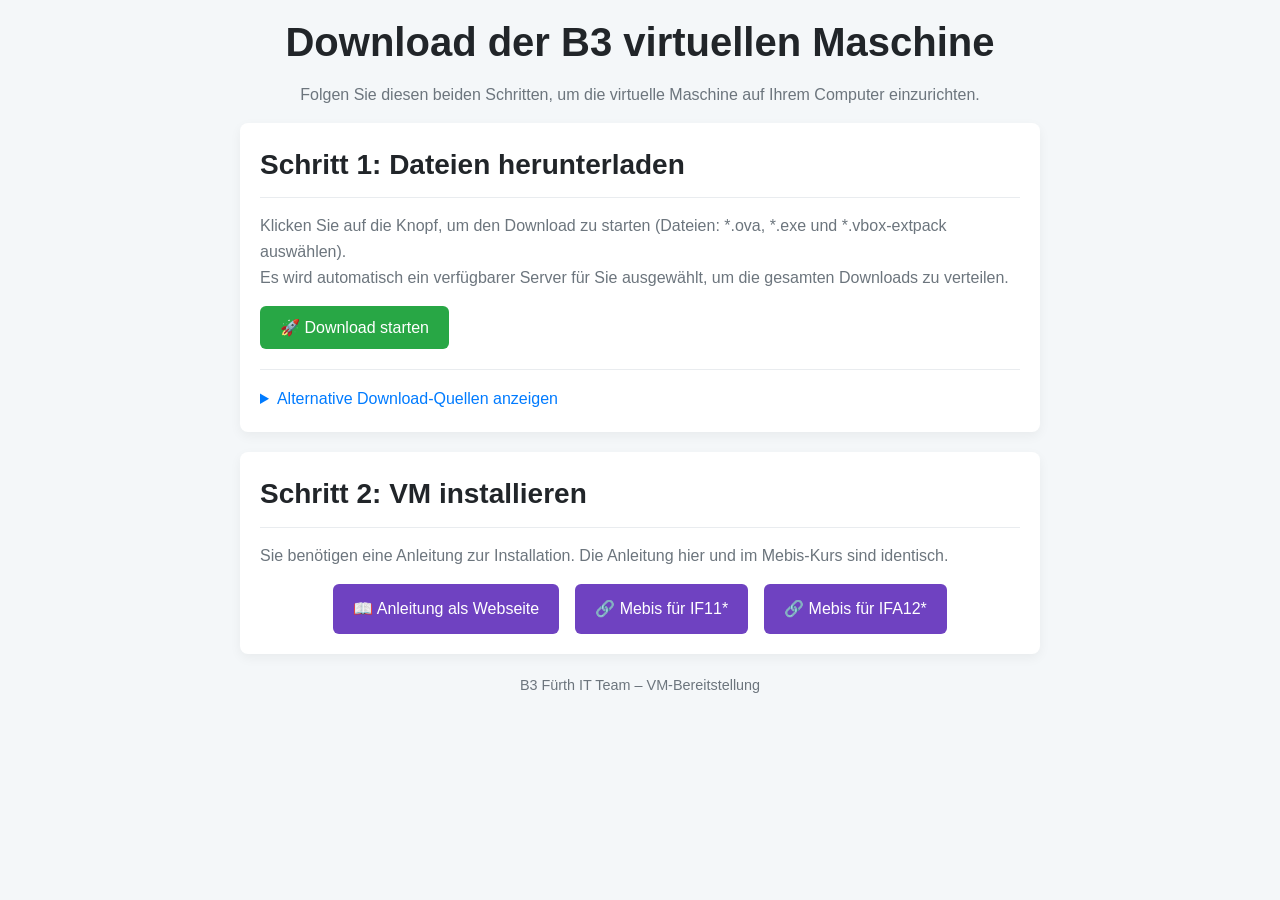
==== index.html @ f5382908 "[Fix] consistent use of more formal tone." ====
<!doctype html>
<html lang="de">
<head>
  <meta charset="utf-8" />
  <meta name="viewport" content="width=device-width,initial-scale=1" />
  <title>Download & Installation der B3 virtuellen Maschine</title>
  <style>
    :root {
      --bg: #f4f7f9;
      --card-bg: #ffffff;
      --primary: #007bff;
      --primary-hover: #0069d9;
      --secondary: #28a745;
      --secondary-hover: #218838;
      --guide: #6f42c1;
      --guide-hover: #5a32a3;
      --text-primary: #212529;
      --text-muted: #6c757d;
      --border-color: #e9ecef;
      font-family: -apple-system, BlinkMacSystemFont, "Segoe UI", Roboto, "Helvetica Neue", Arial, sans-serif;
    }
    body {
      margin: 0;
      background-color: var(--bg);
      color: var(--text-primary);
      line-height: 1.6;
    }
    .wrap {
      max-width: 800px;
      margin: 10px auto;
      padding: 0 10px;
    }
    header {
      text-align: center;
      margin-bottom: 15px;
    }
    h1 {
      margin: 0 0 8px 0;
      font-size: 2.5rem;
      font-weight: 600;
    }
    h2 {
      font-size: 1.75rem;
      margin-top: 0;
      border-bottom: 1px solid var(--border-color);
      padding-bottom: 10px;
      margin-bottom: 15px;
    }
    header p {
      font-size: 1rem;
      color: var(--text-muted);
      max-width: 700px;
      margin: 0 auto;
    }
    .card {
      background-color: var(--card-bg);
      padding: 20px;
      border-radius: 8px;
      box-shadow: 0 4px 12px rgba(0, 0, 0, 0.05);
      margin-bottom: 20px;
    }
    .card p {
      color: var(--text-muted);
      margin-top: 0;
    }
    .btn, button.btn {
      display: inline-block;
      color: white;
      text-decoration: none;
      padding: 12px 20px;
      border-radius: 6px;
      transition: background-color 0.2s ease-in-out, transform 0.1s ease;
      font-weight: 500;
      font-size: 1rem;
      border: none;
      cursor: pointer;
      font-family: inherit;
    }
    .btn:hover, button.btn:hover {
      transform: translateY(-2px);
    }
    .btn-download { background-color: var(--primary); }
    .btn-download:hover { background-color: var(--primary-hover); }
    
    .btn-random {
      background-color: var(--secondary);
      font-size: 1.2rem;
      padding: 15px 30px;
    }
    .btn-random:hover { background-color: var(--secondary-hover); }

    .btn-guide { background-color: var(--guide); }
    .btn-guide:hover { background-color: var(--guide-hover); }

    .button-group {
      display: flex;
      gap: 16px;
      flex-wrap: wrap;
      justify-content: center;
    }

    details {
      margin-top: 20px;
      border-top: 1px solid var(--border-color);
      padding-top: 16px;
    }
    summary {
      cursor: pointer;
      font-weight: 500;
      color: var(--primary);
    }
    .mirror-list {
      margin-top: 16px;
      padding-left: 0;
      list-style: none;
    }
    .mirror-list li {
      display: flex;
      justify-content: space-between;
      align-items: center;
      padding: 12px;
      border-radius: 6px;
    }
    .mirror-list li:nth-child(odd) {
      background-color: #f8f9fa;
    }
    .password-info {
      font-size: 0.9rem;
      color: var(--text-muted);
    }
    footer {
      text-align: center;
      margin-top: 10px;
      font-size: 0.9rem;
      color: var(--text-muted);
    }
    .modal-overlay {
      position: fixed;
      top: 0;
      left: 0;
      width: 100%;
      height: 100%;
      background: rgba(0,0,0,0.5);
      display: flex;
      align-items: center;
      justify-content: center;
      z-index: 1000;
      transition: opacity 0.2s ease-in-out;
    }
    .modal-content {
      background: white;
      padding: 20px;
      border-radius: 8px;
      max-width: 500px;
      width: 90%;
      box-shadow: 0 5px 15px rgba(0,0,0,0.3);
      text-align: center;
    }
    .password-display {
      display: flex;
      justify-content: center;
      align-items: center;
      gap: 10px;
      background: #f0f0f0;
      padding: 10px;
      border-radius: 6px;
      margin: 20px 0;
    }
    #modalPassword {
      font-family: monospace;
      font-size: 1.2rem;
      font-weight: bold;
      user-select: all;
    }
    .copy-feedback {
      color: var(--secondary);
      font-weight: bold;
      height: 1em;
    }
  </style>
</head>
<body>
  <div class="wrap">
    <header>
      <h1>Download der B3 virtuellen Maschine</h1>
      <p>Folgen Sie diesen beiden Schritten, um die virtuelle Maschine auf Ihrem Computer einzurichten.</p>
    </header>

    <main>
      <section class="card">
        <h2>Schritt 1: Dateien herunterladen</h2>
        <p>Klicken Sie auf die Knopf, um den Download zu starten (Dateien: *.ova, *.exe und *.vbox-extpack auswählen). <br/>
          Es wird automatisch ein verfügbarer Server für Sie ausgewählt, um die gesamten Downloads zu verteilen.</p>
        <button id="randomDownloadBtn" class="btn btn-random">🚀 Download starten</button>
        
        <details>
          <summary>Alternative Download-Quellen anzeigen</summary>
          <ul class="mirror-list">
            <li>
              <span>Google Drive</span>
              <a class="btn btn-download" href="https://drive.google.com/drive/folders/1-TH71SxDIxYd-00ag7kXZHazI6rvO-c2?usp=sharing" target="_blank" rel="noopener noreferrer">Download</a>
            </li>
            <li>
              <span>Microsoft OneDrive</span>
              <a class="btn btn-download" href="https://b3fuerth-my.sharepoint.com/:f:/g/personal/amrehn_mario_6072-fuerth_de/ErlN7BloJsxNsx4JhTjDabcB3uY8Sl69vD0AEfLI3xDnUg?e=VZSAyy" target="_blank" rel="noopener noreferrer">Download</a>
            </li>
            <li>
              <div>
                <span>ByCS Drive</span>
                <div class="password-info">Passwort: <strong>Ab!1234567</strong></div>
              </div>
              <a class="btn btn-download" href="https://6072.drive.bycs.de/s/ooeuoYSTTEVAkjI" target="_blank" rel="noopener noreferrer">Download</a>
            </li>
          </ul>
        </details>
      </section>

      <section class="card">
        <h2>Schritt 2: VM installieren</h2>
        <p>Sie benötigen eine Anleitung zur Installation. Die Anleitung hier und im Mebis-Kurs sind identisch.</p>
        <div class="button-group">
          <a class="btn btn-guide" href="vm-installationsanleitung.html" target="_blank" rel="noopener noreferrer">📖 Anleitung als Webseite</a>
          <a class="btn btn-guide" href="https://lernplattform.mebis.bycs.de/course/view.php?id=1681687&section=3#tabs-tree-start" target="_blank" rel="noopener noreferrer">🔗 Mebis für IF11*</a>
          <a class="btn btn-guide" href="https://lernplattform.mebis.bycs.de/mod/book/view.php?id=71531581&chapterid=1663402#mod_book-chapter" target="_blank" rel="noopener noreferrer">🔗 Mebis für IFA12*</a>
        </div>
      </section>
    </main>

    <footer>
      <p>B3 Fürth IT Team – VM-Bereitstellung</p>
    </footer>
  </div>

  <div id="passwordModal" class="modal-overlay" style="display: none;">
    <div class="modal-content">
      <h3>Wichtiger Hinweis</h3>
      <p>Ihr Download startet von <strong></strong>. Dieser Server benötigt ein Passwort.</p>
      <div class="password-display">
        <span id="modalPassword"></span>
        <button id="copyPasswordBtn" class="btn btn-download">Kopieren</button>
      </div>
      <p class="copy-feedback" style="visibility: hidden;">Passwort kopiert!</p>
      <div class="button-group">
        <button id="proceedDownloadBtn" class="btn btn-random">Zum Download</button>
        <button id="cancelModalBtn" class="btn btn-guide">Abbrechen</button>
      </div>
    </div>
  </div>

  <script>
    document.addEventListener("DOMContentLoaded", function() {
      const downloadLinks = document.querySelectorAll(".mirror-list li a.btn-download");
      const mirrors = Array.from(downloadLinks).map(link => {
        const listItem = link.closest('li');
        const name = listItem.querySelector('span').textContent.trim();
        const passwordElement = listItem.querySelector('.password-info strong');
        const password = passwordElement ? passwordElement.textContent.trim() : null;
        return { name, url: link.href, password };
      });

      const modal = document.getElementById('passwordModal');
      const modalServerName = modal.querySelector('strong');
      const modalPasswordSpan = document.getElementById('modalPassword');
      const copyBtn = document.getElementById('copyPasswordBtn');
      const copyFeedback = modal.querySelector('.copy-feedback');
      const proceedBtn = document.getElementById('proceedDownloadBtn');
      const cancelBtn = document.getElementById('cancelModalBtn');

      let downloadUrl = '';

      document.getElementById("randomDownloadBtn").addEventListener("click", function(e) {
        e.preventDefault();
        if (mirrors.length === 0) return;
        const mirror = mirrors[Math.floor(Math.random() * mirrors.length)];

        if (mirror.password) {
          downloadUrl = mirror.url;
          modalServerName.textContent = mirror.name;
          modalPasswordSpan.textContent = mirror.password;
          modal.style.display = 'flex';
        } else {
          window.open(mirror.url, "_blank");
        }
      });

      proceedBtn.addEventListener('click', () => {
        if (downloadUrl) {
          window.open(downloadUrl, "_blank");
        }
        hideModal();
      });

      copyBtn.addEventListener('click', () => {
        navigator.clipboard.writeText(modalPasswordSpan.textContent).then(() => {
          copyFeedback.style.visibility = 'visible';
          setTimeout(() => { copyFeedback.style.visibility = 'hidden'; }, 2000);
        });
      });

      function hideModal() {
        modal.style.display = 'none';
        downloadUrl = '';
      }

      cancelBtn.addEventListener('click', hideModal);
      modal.addEventListener('click', (e) => {
        if (e.target === modal) {
          hideModal();
        }
      });
    });
  </script>
</body>
</html>
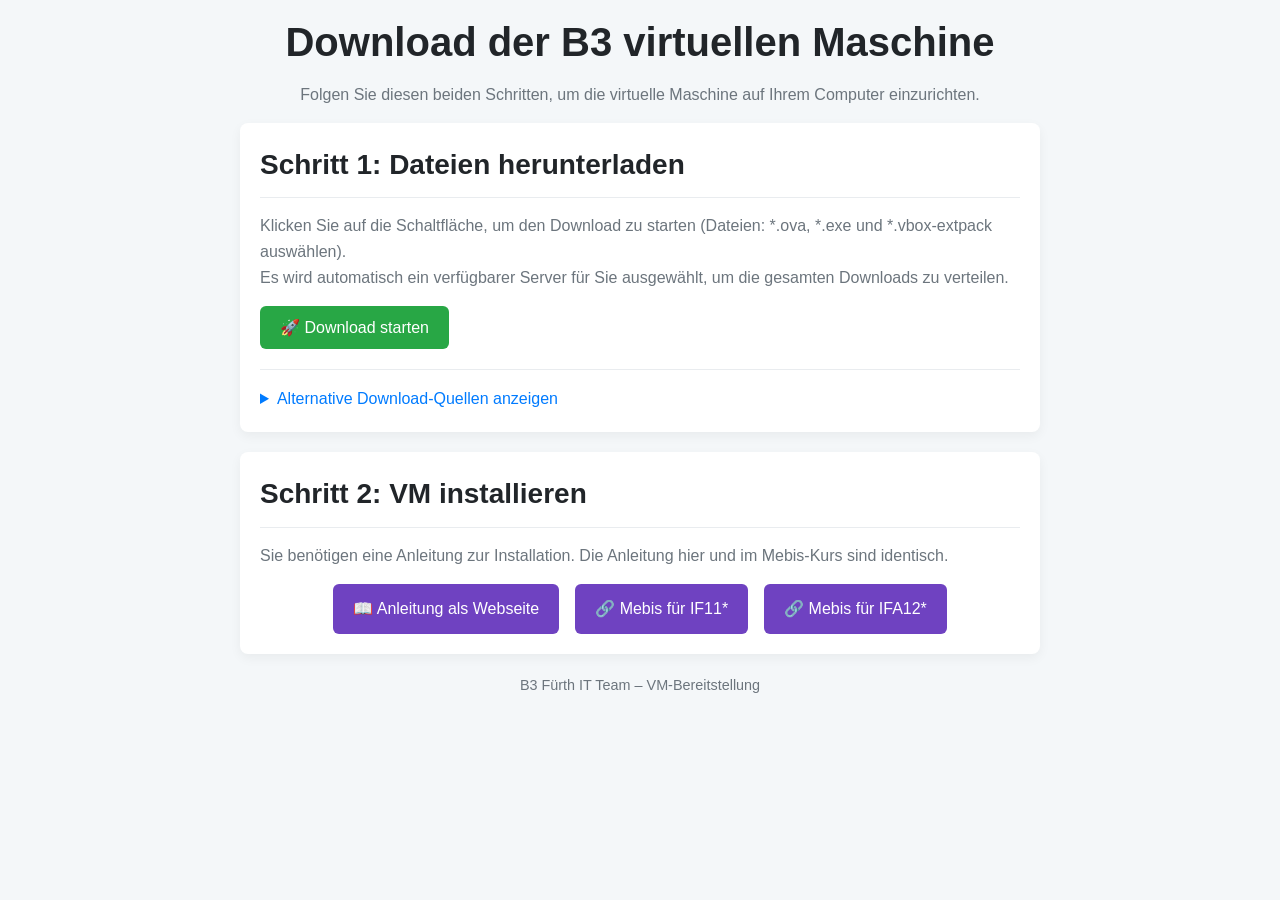
==== commit 7bc915a2: "[Fix] wording." ====
--- a/index.html
+++ b/index.html
@@ -189,7 +189,7 @@
     <main>
       <section class="card">
         <h2>Schritt 1: Dateien herunterladen</h2>
-        <p>Klicken Sie auf die Knopf, um den Download zu starten (Dateien: *.ova, *.exe und *.vbox-extpack auswählen). <br/>
+        <p>Klicken Sie auf die Schaltfläche, um den Download zu starten (Dateien: *.ova, *.exe und *.vbox-extpack auswählen). <br/>
           Es wird automatisch ein verfügbarer Server für Sie ausgewählt, um die gesamten Downloads zu verteilen.</p>
         <button id="randomDownloadBtn" class="btn btn-random">🚀 Download starten</button>
         
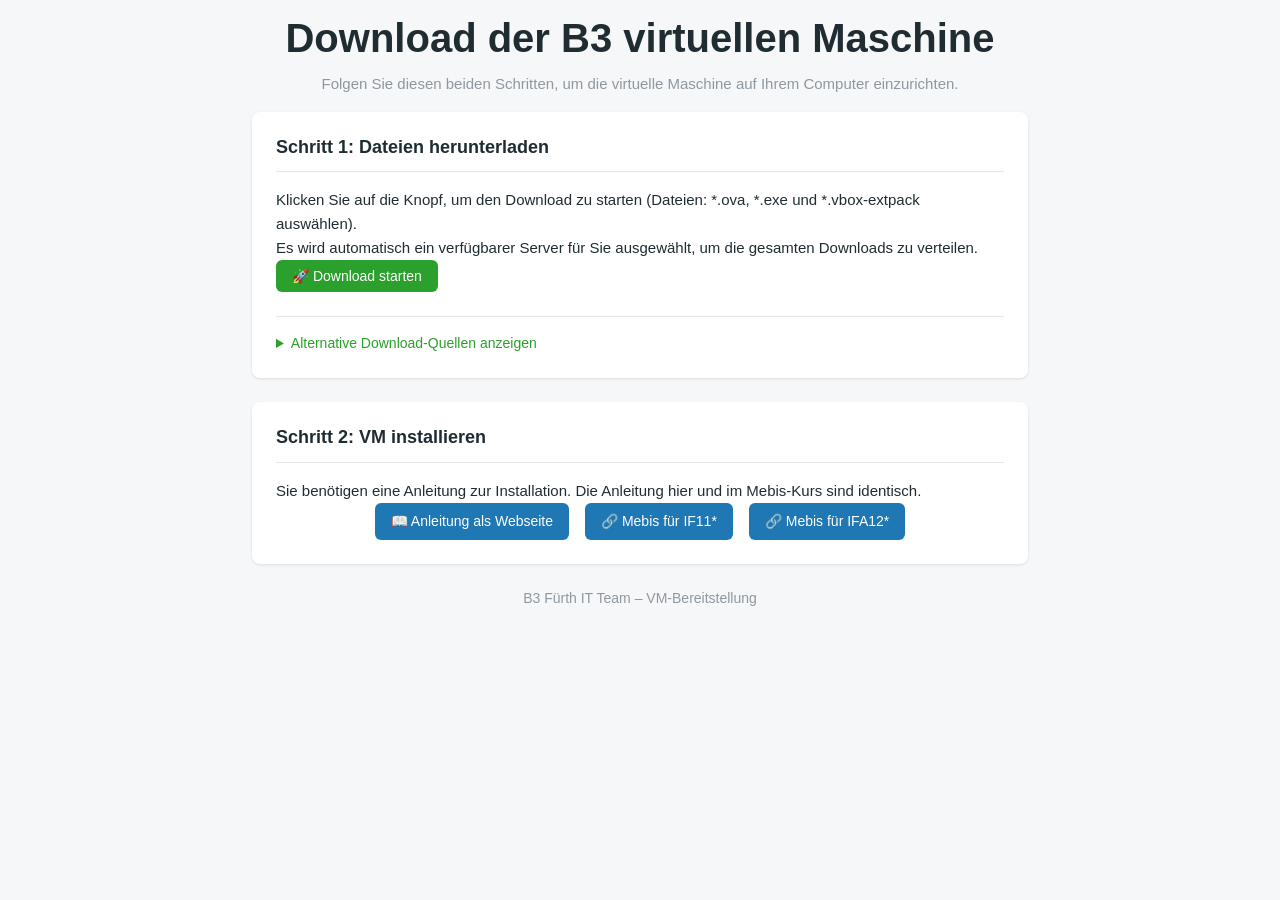
==== commit a8b136bd: "[Style] change style according to b3 beta style guide." ====
--- a/index.html
+++ b/index.html
@@ -5,112 +5,209 @@
   <meta name="viewport" content="width=device-width,initial-scale=1" />
   <title>Download & Installation der B3 virtuellen Maschine</title>
   <style>
+    /* === Design Tokens === */
     :root {
-      --bg: #f4f7f9;
-      --card-bg: #ffffff;
-      --primary: #007bff;
-      --primary-hover: #0069d9;
-      --secondary: #28a745;
-      --secondary-hover: #218838;
-      --guide: #6f42c1;
-      --guide-hover: #5a32a3;
-      --text-primary: #212529;
-      --text-muted: #6c757d;
-      --border-color: #e9ecef;
-      font-family: -apple-system, BlinkMacSystemFont, "Segoe UI", Roboto, "Helvetica Neue", Arial, sans-serif;
-    }
+      /* Colors - Primary (seaborn green) */
+      --color-primary-500: #2ca02c;
+      --color-primary-600: #238c23;
+      --color-primary-700: #1a6b1a;
+      --color-primary-50: #f0f9f0;
+      --color-primary-100: #d4f1d4;
+      
+      /* Colors - Semantic (seaborn palette) */
+      --color-success: #2ca02c;
+      --color-error: #d62728;
+      --color-warning: #ff7f0e;
+      --color-info: #1f77b4;
+      
+      /* Colors - Neutral */
+      --color-surface: #ffffff;
+      --color-bg: #f6f7f8;
+      --color-text: #1f2d33;
+      --color-text-muted: #8e98a1;
+      --color-border: #e3e7ea;
+      --color-hover: #f0f2f3;
+      
+      /* Spacing Scale */
+      --space-1: 4px;
+      --space-2: 8px;
+      --space-3: 12px;
+      --space-4: 16px;
+      --space-5: 20px;
+      --space-6: 24px;
+      --space-8: 32px;
+      
+      /* Typography */
+      --font-family: 'Inter', -apple-system, BlinkMacSystemFont, 'Segoe UI', sans-serif;
+      --font-size-sm: 14px;
+      --font-size-base: 15px;
+      --font-size-lg: 18px;
+      --font-size-xl: 20px;
+      --font-weight-normal: 400;
+      --font-weight-medium: 500;
+      --font-weight-semibold: 600;
+      --line-height-tight: 1.3;
+      --line-height-normal: 1.5;
+      --line-height-relaxed: 1.6;
+      
+      /* Border Radius */
+      --radius-sm: 4px;
+      --radius: 6px;
+      --radius-lg: 8px;
+      
+      /* Shadows */
+      --shadow-sm: 0 1px 2px rgba(0, 0, 0, 0.05);
+      --shadow: 0 1px 3px rgba(0, 0, 0, 0.1);
+      --shadow-md: 0 2px 6px rgba(0, 0, 0, 0.15);
+      --shadow-lg: 0 4px 12px rgba(0, 0, 0, 0.2);
+      
+      /* Transitions */
+      --transition-fast: 150ms ease;
+      --transition-base: 200ms ease;
+      --transition-slow: 300ms ease;
+    }
+    
+    /* === Global === */
+    * { box-sizing: border-box; margin: 0; padding: 0; }
+    
     body {
       margin: 0;
-      background-color: var(--bg);
-      color: var(--text-primary);
-      line-height: 1.6;
-    }
+      background-color: var(--color-bg);
+      color: var(--color-text);
+      line-height: var(--line-height-normal);
+      font-family: var(--font-family);
+      font-size: var(--font-size-base);
+      font-weight: var(--font-weight-normal);
+    }
+    
+    /* Focus styles for accessibility */
+    *:focus-visible {
+      outline: 2px solid var(--color-primary-500);
+      outline-offset: 2px;
+    }
+    
     .wrap {
       max-width: 800px;
-      margin: 10px auto;
-      padding: 0 10px;
+      margin: var(--space-3) auto;
+      padding: 0 var(--space-3);
     }
     header {
       text-align: center;
-      margin-bottom: 15px;
+      margin-bottom: var(--space-4);
     }
     h1 {
-      margin: 0 0 8px 0;
+      margin: 0 0 var(--space-2) 0;
       font-size: 2.5rem;
-      font-weight: 600;
+      font-weight: var(--font-weight-semibold);
+      line-height: var(--line-height-tight);
     }
     h2 {
-      font-size: 1.75rem;
+      font-size: var(--font-size-lg);
       margin-top: 0;
-      border-bottom: 1px solid var(--border-color);
-      padding-bottom: 10px;
-      margin-bottom: 15px;
+      border-bottom: 1px solid var(--color-border);
+      padding-bottom: var(--space-3);
+      margin-bottom: var(--space-4);
+      font-weight: var(--font-weight-semibold);
+      line-height: var(--line-height-tight);
     }
     header p {
-      font-size: 1rem;
-      color: var(--text-muted);
+      font-size: var(--font-size-base);
+      color: var(--color-text-muted);
       max-width: 700px;
       margin: 0 auto;
+      line-height: var(--line-height-relaxed);
     }
     .card {
-      background-color: var(--card-bg);
-      padding: 20px;
-      border-radius: 8px;
-      box-shadow: 0 4px 12px rgba(0, 0, 0, 0.05);
-      margin-bottom: 20px;
+      background-color: var(--color-surface);
+      padding: var(--space-6);
+      border-radius: var(--radius-lg);
+      box-shadow: var(--shadow);
+      margin-bottom: var(--space-6);
+      transition: all var(--transition-base);
+    }
+    .card:hover {
+      box-shadow: var(--shadow-md);
     }
     .card p {
-      color: var(--text-muted);
+      color: var(--color-text);
       margin-top: 0;
+      line-height: var(--line-height-relaxed);
     }
     .btn, button.btn {
-      display: inline-block;
+      padding: var(--space-2) var(--space-4);
+      border: none;
+      border-radius: var(--radius);
+      cursor: pointer;
+      font-size: var(--font-size-sm);
+      font-weight: var(--font-weight-medium);
+      font-family: inherit;
+      transition: all var(--transition-fast);
+      display: inline-flex;
+      align-items: center;
+      gap: var(--space-2);
+      justify-content: center;
+      text-decoration: none;
       color: white;
-      text-decoration: none;
-      padding: 12px 20px;
-      border-radius: 6px;
-      transition: background-color 0.2s ease-in-out, transform 0.1s ease;
-      font-weight: 500;
-      font-size: 1rem;
-      border: none;
-      cursor: pointer;
-      font-family: inherit;
     }
     .btn:hover, button.btn:hover {
-      transform: translateY(-2px);
-    }
-    .btn-download { background-color: var(--primary); }
-    .btn-download:hover { background-color: var(--primary-hover); }
+      transform: translateY(-1px);
+      box-shadow: var(--shadow-sm);
+    }
+    .btn:disabled, button.btn:disabled {
+      opacity: 0.5;
+      cursor: not-allowed;
+      transform: none;
+    }
+    .btn.primary, .btn-download { 
+      background-color: var(--color-primary-500);
+      color: white;
+    }
+    .btn.primary:hover, .btn-download:hover { 
+      background-color: var(--color-primary-600);
+    }
+    .btn.primary:active, .btn-download:active { 
+      background-color: var(--color-primary-700);
+    }
     
     .btn-random {
-      background-color: var(--secondary);
-      font-size: 1.2rem;
-      padding: 15px 30px;
-    }
-    .btn-random:hover { background-color: var(--secondary-hover); }
-
-    .btn-guide { background-color: var(--guide); }
-    .btn-guide:hover { background-color: var(--guide-hover); }
+      background-color: var(--color-success);
+      font-size: var(--font-size-lg);
+      padding: var(--space-4) var(--space-6);
+    }
+    .btn-random:hover { 
+      background-color: var(--color-primary-600);
+    }
+
+    .btn-guide { 
+      background-color: var(--color-info);
+    }
+    .btn-guide:hover { 
+      background-color: #1a5aa3;
+    }
 
     .button-group {
       display: flex;
-      gap: 16px;
+      gap: var(--space-4);
       flex-wrap: wrap;
       justify-content: center;
     }
 
     details {
-      margin-top: 20px;
-      border-top: 1px solid var(--border-color);
-      padding-top: 16px;
+      margin-top: var(--space-6);
+      border-top: 1px solid var(--color-border);
+      padding-top: var(--space-4);
     }
     summary {
       cursor: pointer;
-      font-weight: 500;
-      color: var(--primary);
+      font-weight: var(--font-weight-medium);
+      color: var(--color-primary-500);
+      font-size: var(--font-size-sm);
+    }
+    summary:hover {
+      color: var(--color-primary-600);
     }
     .mirror-list {
-      margin-top: 16px;
+      margin-top: var(--space-4);
       padding-left: 0;
       list-style: none;
     }
@@ -118,21 +215,26 @@
       display: flex;
       justify-content: space-between;
       align-items: center;
-      padding: 12px;
-      border-radius: 6px;
+      padding: var(--space-3);
+      border-radius: var(--radius);
+      transition: background-color var(--transition-fast);
     }
     .mirror-list li:nth-child(odd) {
-      background-color: #f8f9fa;
+      background-color: var(--color-hover);
+    }
+    .mirror-list li:hover {
+      background-color: var(--color-border);
     }
     .password-info {
-      font-size: 0.9rem;
-      color: var(--text-muted);
+      font-size: var(--font-size-sm);
+      color: var(--color-text-muted);
+      line-height: var(--line-height-normal);
     }
     footer {
       text-align: center;
-      margin-top: 10px;
-      font-size: 0.9rem;
-      color: var(--text-muted);
+      margin-top: var(--space-3);
+      font-size: var(--font-size-sm);
+      color: var(--color-text-muted);
     }
     .modal-overlay {
       position: fixed;
@@ -145,37 +247,51 @@
       align-items: center;
       justify-content: center;
       z-index: 1000;
-      transition: opacity 0.2s ease-in-out;
+      transition: opacity var(--transition-base);
     }
     .modal-content {
-      background: white;
-      padding: 20px;
-      border-radius: 8px;
+      background: var(--color-surface);
+      padding: var(--space-6);
+      border-radius: var(--radius-lg);
       max-width: 500px;
       width: 90%;
-      box-shadow: 0 5px 15px rgba(0,0,0,0.3);
+      box-shadow: var(--shadow-lg);
       text-align: center;
+    }
+    .modal-content h3 {
+      font-size: var(--font-size-lg);
+      font-weight: var(--font-weight-semibold);
+      margin-bottom: var(--space-3);
+      color: var(--color-text);
+      line-height: var(--line-height-tight);
+    }
+    .modal-content p {
+      color: var(--color-text);
+      margin-bottom: var(--space-4);
+      line-height: var(--line-height-relaxed);
     }
     .password-display {
       display: flex;
       justify-content: center;
       align-items: center;
-      gap: 10px;
-      background: #f0f0f0;
-      padding: 10px;
-      border-radius: 6px;
-      margin: 20px 0;
+      gap: var(--space-3);
+      background: var(--color-hover);
+      padding: var(--space-3);
+      border-radius: var(--radius);
+      margin: var(--space-5) 0;
     }
     #modalPassword {
-      font-family: monospace;
-      font-size: 1.2rem;
-      font-weight: bold;
+      font-family: 'Monaco', 'Menlo', 'Ubuntu Mono', monospace;
+      font-size: var(--font-size-lg);
+      font-weight: var(--font-weight-semibold);
       user-select: all;
+      color: var(--color-text);
     }
     .copy-feedback {
-      color: var(--secondary);
-      font-weight: bold;
+      color: var(--color-success);
+      font-weight: var(--font-weight-semibold);
       height: 1em;
+      font-size: var(--font-size-sm);
     }
   </style>
 </head>
@@ -189,7 +305,7 @@
     <main>
       <section class="card">
         <h2>Schritt 1: Dateien herunterladen</h2>
-        <p>Klicken Sie auf die Schaltfläche, um den Download zu starten (Dateien: *.ova, *.exe und *.vbox-extpack auswählen). <br/>
+        <p>Klicken Sie auf die Knopf, um den Download zu starten (Dateien: *.ova, *.exe und *.vbox-extpack auswählen). <br/>
           Es wird automatisch ein verfügbarer Server für Sie ausgewählt, um die gesamten Downloads zu verteilen.</p>
         <button id="randomDownloadBtn" class="btn btn-random">🚀 Download starten</button>
         
@@ -237,7 +353,7 @@
       <p>Ihr Download startet von <strong></strong>. Dieser Server benötigt ein Passwort.</p>
       <div class="password-display">
         <span id="modalPassword"></span>
-        <button id="copyPasswordBtn" class="btn btn-download">Kopieren</button>
+        <button id="copyPasswordBtn" class="btn primary">Kopieren</button>
       </div>
       <p class="copy-feedback" style="visibility: hidden;">Passwort kopiert!</p>
       <div class="button-group">
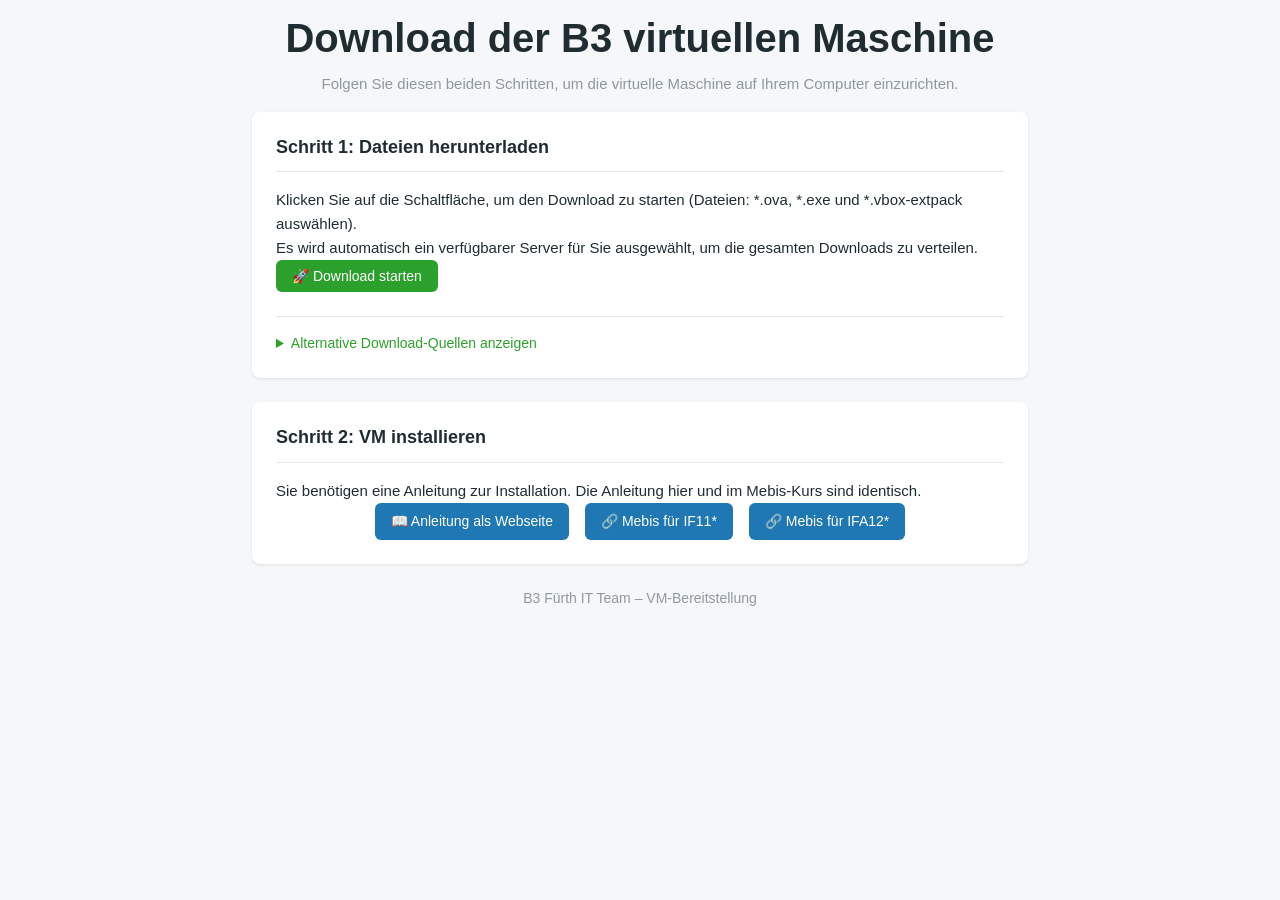
==== commit 29d00ed3: "Merge branch 'main' of https://github.com/mamrehn/b3_vm_download" ====
--- a/index.html
+++ b/index.html
@@ -305,7 +305,7 @@
     <main>
       <section class="card">
         <h2>Schritt 1: Dateien herunterladen</h2>
-        <p>Klicken Sie auf die Knopf, um den Download zu starten (Dateien: *.ova, *.exe und *.vbox-extpack auswählen). <br/>
+        <p>Klicken Sie auf die Schaltfläche, um den Download zu starten (Dateien: *.ova, *.exe und *.vbox-extpack auswählen). <br/>
           Es wird automatisch ein verfügbarer Server für Sie ausgewählt, um die gesamten Downloads zu verteilen.</p>
         <button id="randomDownloadBtn" class="btn btn-random">🚀 Download starten</button>
         
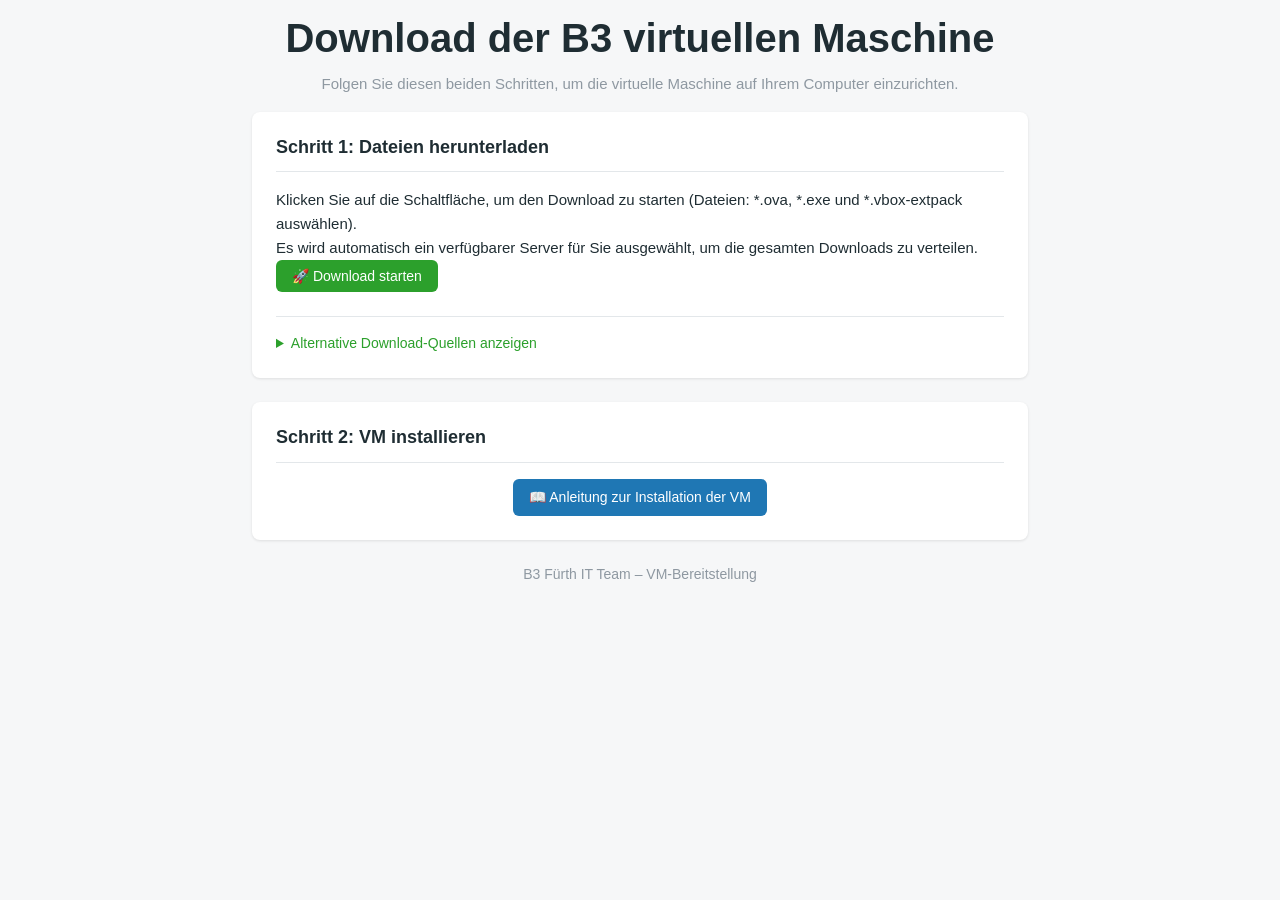
==== commit f384876a: "Remove Mebis links in VM installation instructions." ====
--- a/index.html
+++ b/index.html
@@ -333,11 +333,8 @@
 
       <section class="card">
         <h2>Schritt 2: VM installieren</h2>
-        <p>Sie benötigen eine Anleitung zur Installation. Die Anleitung hier und im Mebis-Kurs sind identisch.</p>
         <div class="button-group">
-          <a class="btn btn-guide" href="vm-installationsanleitung.html" target="_blank" rel="noopener noreferrer">📖 Anleitung als Webseite</a>
-          <a class="btn btn-guide" href="https://lernplattform.mebis.bycs.de/course/view.php?id=1681687&section=3#tabs-tree-start" target="_blank" rel="noopener noreferrer">🔗 Mebis für IF11*</a>
-          <a class="btn btn-guide" href="https://lernplattform.mebis.bycs.de/mod/book/view.php?id=71531581&chapterid=1663402#mod_book-chapter" target="_blank" rel="noopener noreferrer">🔗 Mebis für IFA12*</a>
+          <a class="btn btn-guide" href="vm-installationsanleitung.html" target="_blank" rel="noopener noreferrer">📖 Anleitung zur Installation der VM</a>
         </div>
       </section>
     </main>
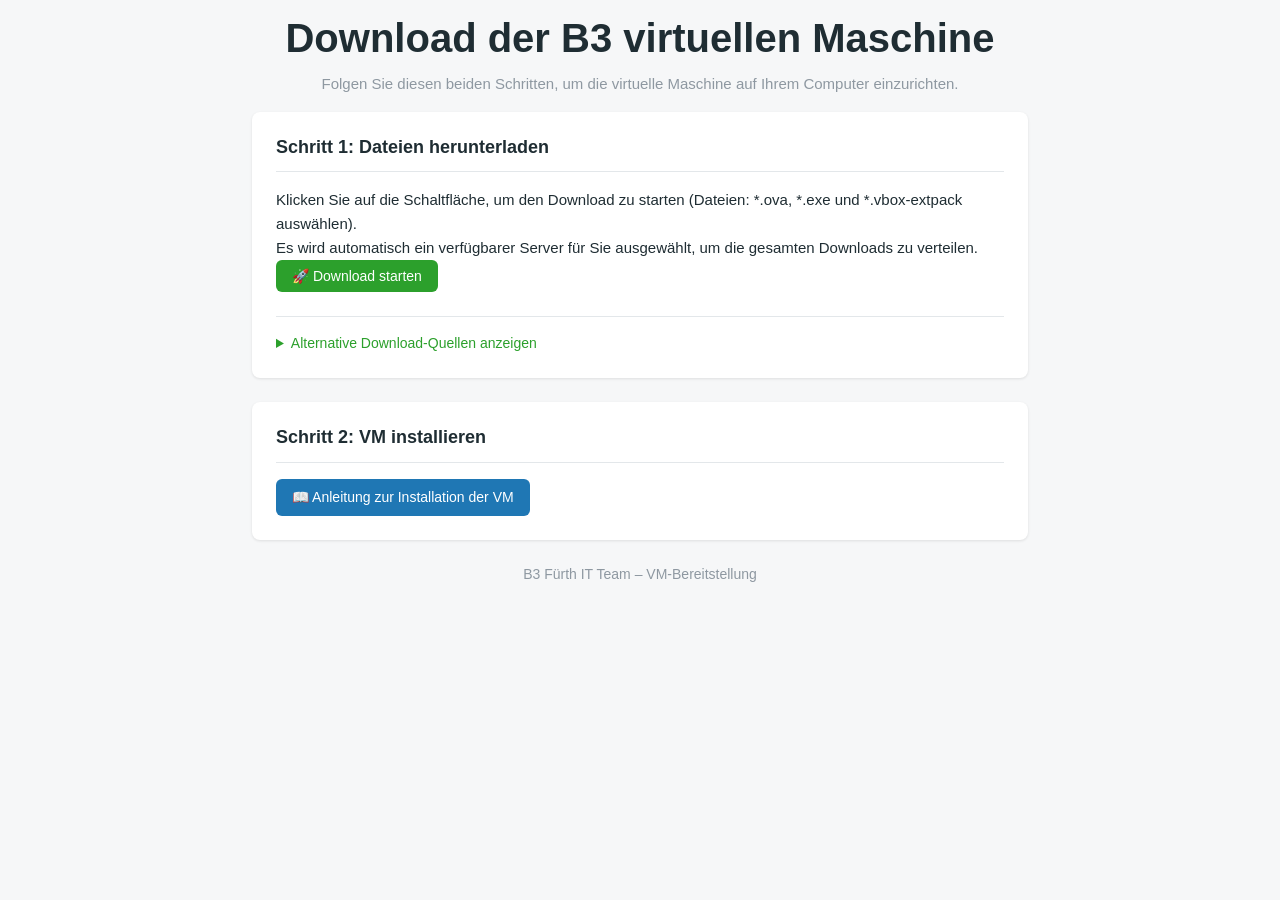
==== commit f0bd5d1d: "Fix indentation for installation intructions link." ====
--- a/index.html
+++ b/index.html
@@ -333,9 +333,9 @@
 
       <section class="card">
         <h2>Schritt 2: VM installieren</h2>
-        <div class="button-group">
+        <!--<div class="button-group">-->
           <a class="btn btn-guide" href="vm-installationsanleitung.html" target="_blank" rel="noopener noreferrer">📖 Anleitung zur Installation der VM</a>
-        </div>
+        <!--</div>-->
       </section>
     </main>
 
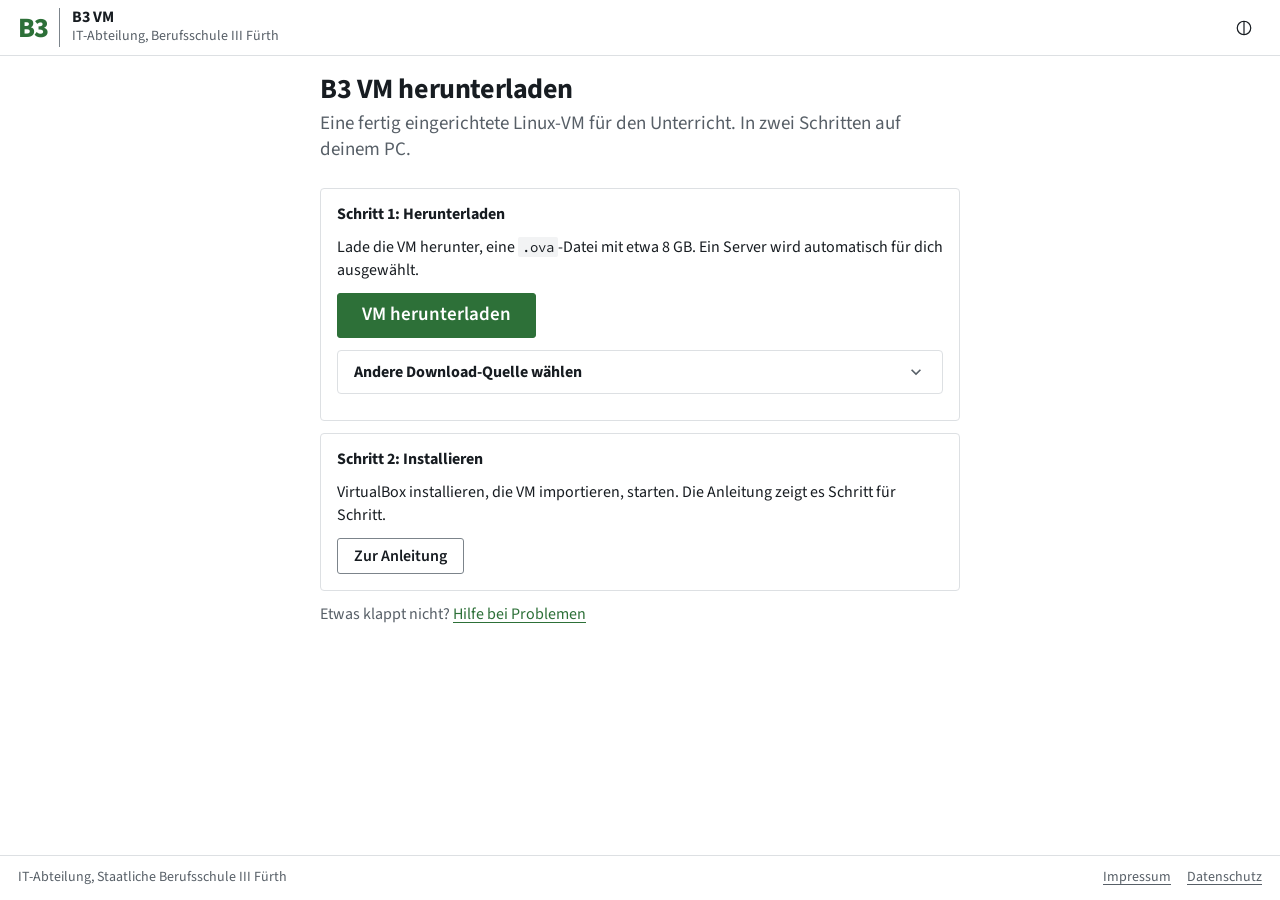
==== commit 90467767: "Rework the download page: three simple pages in the B3 style - Start page with two steps: download t" ====
--- a/index.html
+++ b/index.html
@@ -1,427 +1,118 @@
-<!doctype html>
-<html lang="de">
+<!DOCTYPE html>
+<html lang="de" data-brand="it">
 <head>
-  <meta charset="utf-8" />
-  <meta name="viewport" content="width=device-width,initial-scale=1" />
-  <title>Download & Installation der B3 virtuellen Maschine</title>
-  <style>
-    /* === Design Tokens === */
-    :root {
-      /* Colors - Primary (seaborn green) */
-      --color-primary-500: #2ca02c;
-      --color-primary-600: #238c23;
-      --color-primary-700: #1a6b1a;
-      --color-primary-50: #f0f9f0;
-      --color-primary-100: #d4f1d4;
-      
-      /* Colors - Semantic (seaborn palette) */
-      --color-success: #2ca02c;
-      --color-error: #d62728;
-      --color-warning: #ff7f0e;
-      --color-info: #1f77b4;
-      
-      /* Colors - Neutral */
-      --color-surface: #ffffff;
-      --color-bg: #f6f7f8;
-      --color-text: #1f2d33;
-      --color-text-muted: #8e98a1;
-      --color-border: #e3e7ea;
-      --color-hover: #f0f2f3;
-      
-      /* Spacing Scale */
-      --space-1: 4px;
-      --space-2: 8px;
-      --space-3: 12px;
-      --space-4: 16px;
-      --space-5: 20px;
-      --space-6: 24px;
-      --space-8: 32px;
-      
-      /* Typography */
-      --font-family: 'Inter', -apple-system, BlinkMacSystemFont, 'Segoe UI', sans-serif;
-      --font-size-sm: 14px;
-      --font-size-base: 15px;
-      --font-size-lg: 18px;
-      --font-size-xl: 20px;
-      --font-weight-normal: 400;
-      --font-weight-medium: 500;
-      --font-weight-semibold: 600;
-      --line-height-tight: 1.3;
-      --line-height-normal: 1.5;
-      --line-height-relaxed: 1.6;
-      
-      /* Border Radius */
-      --radius-sm: 4px;
-      --radius: 6px;
-      --radius-lg: 8px;
-      
-      /* Shadows */
-      --shadow-sm: 0 1px 2px rgba(0, 0, 0, 0.05);
-      --shadow: 0 1px 3px rgba(0, 0, 0, 0.1);
-      --shadow-md: 0 2px 6px rgba(0, 0, 0, 0.15);
-      --shadow-lg: 0 4px 12px rgba(0, 0, 0, 0.2);
-      
-      /* Transitions */
-      --transition-fast: 150ms ease;
-      --transition-base: 200ms ease;
-      --transition-slow: 300ms ease;
-    }
-    
-    /* === Global === */
-    * { box-sizing: border-box; margin: 0; padding: 0; }
-    
-    body {
-      margin: 0;
-      background-color: var(--color-bg);
-      color: var(--color-text);
-      line-height: var(--line-height-normal);
-      font-family: var(--font-family);
-      font-size: var(--font-size-base);
-      font-weight: var(--font-weight-normal);
-    }
-    
-    /* Focus styles for accessibility */
-    *:focus-visible {
-      outline: 2px solid var(--color-primary-500);
-      outline-offset: 2px;
-    }
-    
-    .wrap {
-      max-width: 800px;
-      margin: var(--space-3) auto;
-      padding: 0 var(--space-3);
-    }
-    header {
-      text-align: center;
-      margin-bottom: var(--space-4);
-    }
-    h1 {
-      margin: 0 0 var(--space-2) 0;
-      font-size: 2.5rem;
-      font-weight: var(--font-weight-semibold);
-      line-height: var(--line-height-tight);
-    }
-    h2 {
-      font-size: var(--font-size-lg);
-      margin-top: 0;
-      border-bottom: 1px solid var(--color-border);
-      padding-bottom: var(--space-3);
-      margin-bottom: var(--space-4);
-      font-weight: var(--font-weight-semibold);
-      line-height: var(--line-height-tight);
-    }
-    header p {
-      font-size: var(--font-size-base);
-      color: var(--color-text-muted);
-      max-width: 700px;
-      margin: 0 auto;
-      line-height: var(--line-height-relaxed);
-    }
-    .card {
-      background-color: var(--color-surface);
-      padding: var(--space-6);
-      border-radius: var(--radius-lg);
-      box-shadow: var(--shadow);
-      margin-bottom: var(--space-6);
-      transition: all var(--transition-base);
-    }
-    .card:hover {
-      box-shadow: var(--shadow-md);
-    }
-    .card p {
-      color: var(--color-text);
-      margin-top: 0;
-      line-height: var(--line-height-relaxed);
-    }
-    .btn, button.btn {
-      padding: var(--space-2) var(--space-4);
-      border: none;
-      border-radius: var(--radius);
-      cursor: pointer;
-      font-size: var(--font-size-sm);
-      font-weight: var(--font-weight-medium);
-      font-family: inherit;
-      transition: all var(--transition-fast);
-      display: inline-flex;
-      align-items: center;
-      gap: var(--space-2);
-      justify-content: center;
-      text-decoration: none;
-      color: white;
-    }
-    .btn:hover, button.btn:hover {
-      transform: translateY(-1px);
-      box-shadow: var(--shadow-sm);
-    }
-    .btn:disabled, button.btn:disabled {
-      opacity: 0.5;
-      cursor: not-allowed;
-      transform: none;
-    }
-    .btn.primary, .btn-download { 
-      background-color: var(--color-primary-500);
-      color: white;
-    }
-    .btn.primary:hover, .btn-download:hover { 
-      background-color: var(--color-primary-600);
-    }
-    .btn.primary:active, .btn-download:active { 
-      background-color: var(--color-primary-700);
-    }
-    
-    .btn-random {
-      background-color: var(--color-success);
-      font-size: var(--font-size-lg);
-      padding: var(--space-4) var(--space-6);
-    }
-    .btn-random:hover { 
-      background-color: var(--color-primary-600);
-    }
-
-    .btn-guide { 
-      background-color: var(--color-info);
-    }
-    .btn-guide:hover { 
-      background-color: #1a5aa3;
-    }
-
-    .button-group {
-      display: flex;
-      gap: var(--space-4);
-      flex-wrap: wrap;
-      justify-content: center;
-    }
-
-    details {
-      margin-top: var(--space-6);
-      border-top: 1px solid var(--color-border);
-      padding-top: var(--space-4);
-    }
-    summary {
-      cursor: pointer;
-      font-weight: var(--font-weight-medium);
-      color: var(--color-primary-500);
-      font-size: var(--font-size-sm);
-    }
-    summary:hover {
-      color: var(--color-primary-600);
-    }
-    .mirror-list {
-      margin-top: var(--space-4);
-      padding-left: 0;
-      list-style: none;
-    }
-    .mirror-list li {
-      display: flex;
-      justify-content: space-between;
-      align-items: center;
-      padding: var(--space-3);
-      border-radius: var(--radius);
-      transition: background-color var(--transition-fast);
-    }
-    .mirror-list li:nth-child(odd) {
-      background-color: var(--color-hover);
-    }
-    .mirror-list li:hover {
-      background-color: var(--color-border);
-    }
-    .password-info {
-      font-size: var(--font-size-sm);
-      color: var(--color-text-muted);
-      line-height: var(--line-height-normal);
-    }
-    footer {
-      text-align: center;
-      margin-top: var(--space-3);
-      font-size: var(--font-size-sm);
-      color: var(--color-text-muted);
-    }
-    .modal-overlay {
-      position: fixed;
-      top: 0;
-      left: 0;
-      width: 100%;
-      height: 100%;
-      background: rgba(0,0,0,0.5);
-      display: flex;
-      align-items: center;
-      justify-content: center;
-      z-index: 1000;
-      transition: opacity var(--transition-base);
-    }
-    .modal-content {
-      background: var(--color-surface);
-      padding: var(--space-6);
-      border-radius: var(--radius-lg);
-      max-width: 500px;
-      width: 90%;
-      box-shadow: var(--shadow-lg);
-      text-align: center;
-    }
-    .modal-content h3 {
-      font-size: var(--font-size-lg);
-      font-weight: var(--font-weight-semibold);
-      margin-bottom: var(--space-3);
-      color: var(--color-text);
-      line-height: var(--line-height-tight);
-    }
-    .modal-content p {
-      color: var(--color-text);
-      margin-bottom: var(--space-4);
-      line-height: var(--line-height-relaxed);
-    }
-    .password-display {
-      display: flex;
-      justify-content: center;
-      align-items: center;
-      gap: var(--space-3);
-      background: var(--color-hover);
-      padding: var(--space-3);
-      border-radius: var(--radius);
-      margin: var(--space-5) 0;
-    }
-    #modalPassword {
-      font-family: 'Monaco', 'Menlo', 'Ubuntu Mono', monospace;
-      font-size: var(--font-size-lg);
-      font-weight: var(--font-weight-semibold);
-      user-select: all;
-      color: var(--color-text);
-    }
-    .copy-feedback {
-      color: var(--color-success);
-      font-weight: var(--font-weight-semibold);
-      height: 1em;
-      font-size: var(--font-size-sm);
-    }
-  </style>
+  <meta charset="UTF-8">
+  <meta name="viewport" content="width=device-width, initial-scale=1.0">
+  <title>B3 VM herunterladen – IT-Abteilung B3 Fürth</title>
+  <meta name="description" content="Die fertig eingerichtete Linux-VM der IT-Abteilung der Berufsschule III Fürth herunterladen und installieren.">
+  <script>try{var t=localStorage.getItem('b3-theme');document.documentElement.dataset.theme=t==='light'||t==='dark'?t:matchMedia('(prefers-color-scheme: dark)').matches?'dark':'light'}catch(e){}</script>
+  <link rel="stylesheet" href="fonts/fonts.css">
+  <link rel="stylesheet" href="style.css">
+  <link rel="stylesheet" href="app.css">
+  <script src="b3.js" defer></script>
+  <script src="app.js" defer></script>
 </head>
 <body>
-  <div class="wrap">
-    <header>
-      <h1>Download der B3 virtuellen Maschine</h1>
-      <p>Folgen Sie diesen beiden Schritten, um die virtuelle Maschine auf Ihrem Computer einzurichten.</p>
-    </header>
+  <a class="skip-link" href="#main">Zum Inhalt springen</a>
 
-    <main>
-      <section class="card">
-        <h2>Schritt 1: Dateien herunterladen</h2>
-        <p>Klicken Sie auf die Schaltfläche, um den Download zu starten (Dateien: *.ova, *.exe und *.vbox-extpack auswählen). <br/>
-          Es wird automatisch ein verfügbarer Server für Sie ausgewählt, um die gesamten Downloads zu verteilen.</p>
-        <button id="randomDownloadBtn" class="btn btn-random">🚀 Download starten</button>
-        
-        <details>
-          <summary>Alternative Download-Quellen anzeigen</summary>
-          <ul class="mirror-list">
-            <li>
-              <span>Google Drive</span>
-              <a class="btn btn-download" href="https://drive.google.com/drive/folders/1-TH71SxDIxYd-00ag7kXZHazI6rvO-c2?usp=sharing" target="_blank" rel="noopener noreferrer">Download</a>
-            </li>
-            <li>
-              <span>Microsoft OneDrive</span>
-              <a class="btn btn-download" href="https://b3fuerth-my.sharepoint.com/:f:/g/personal/amrehn_mario_6072-fuerth_de/ErlN7BloJsxNsx4JhTjDabcB3uY8Sl69vD0AEfLI3xDnUg?e=VZSAyy" target="_blank" rel="noopener noreferrer">Download</a>
-            </li>
-            <li>
-              <div>
-                <span>ByCS Drive</span>
-                <div class="password-info">Passwort: <strong>Ab!1234567</strong></div>
-              </div>
-              <a class="btn btn-download" href="https://6072.drive.bycs.de/s/ooeuoYSTTEVAkjI" target="_blank" rel="noopener noreferrer">Download</a>
-            </li>
-          </ul>
-        </details>
-      </section>
+  <header class="app-header">
+    <a class="app-brand" href="./">
+      <span class="brand-mark" aria-hidden="true">B3</span>
+      <span class="app-brand-text">
+        <span class="app-title">B3 VM</span>
+        <span class="app-subtitle">IT-Abteilung, Berufsschule III Fürth</span>
+      </span>
+    </a>
+    <div class="header-actions">
+      <button class="btn ghost icon-only" type="button" data-b3-theme-toggle title="Farbschema: automatisch" aria-label="Farbschema wechseln"><svg viewBox="0 0 24 24" width="18" height="18" aria-hidden="true" focusable="false"><path d="M12 3a9 9 0 1 0 0 18zm0 0a9 9 0 0 1 0 18" fill="none" stroke="currentColor" stroke-width="1.6" stroke-linecap="round"/></svg></button>
+    </div>
+  </header>
 
-      <section class="card">
-        <h2>Schritt 2: VM installieren</h2>
-        <!--<div class="button-group">-->
-          <a class="btn btn-guide" href="vm-installationsanleitung.html" target="_blank" rel="noopener noreferrer">📖 Anleitung zur Installation der VM</a>
-        <!--</div>-->
-      </section>
+  <div class="app-layout">
+    <main class="main-content" id="main">
+      <div class="narrow centered">
+
+        <div class="page-header">
+          <div>
+            <h1 class="page-title">B3 VM herunterladen</h1>
+            <p class="page-lede">Eine fertig eingerichtete Linux-VM für den Unterricht. In zwei Schritten auf deinem PC.</p>
+          </div>
+        </div>
+
+        <div id="geraete-hinweis" class="alert warning" role="status" hidden>
+          <svg aria-hidden="true" focusable="false" viewBox="0 0 24 24" fill="currentColor"><path d="M1 21h22L12 2 1 21zm12-3h-2v-2h2v2zm0-4h-2v-4h2v4z"/></svg>
+          <div><span class="alert-title" id="geraete-titel"></span> <span id="geraete-text"></span></div>
+        </div>
+
+        <section class="card" aria-labelledby="schritt1-h">
+          <div class="card-header"><h2 class="card-title" id="schritt1-h">Schritt 1: Herunterladen</h2></div>
+          <p class="mb-4">Lade die VM herunter, eine <code>.ova</code>-Datei mit etwa 8&nbsp;GB. Ein Server wird automatisch für dich ausgewählt.</p>
+          <button class="btn primary large" type="button" id="download-btn">VM herunterladen</button>
+
+          <details class="collapsible mt-4 mb-0">
+            <summary><span>Andere Download-Quelle wählen</span><svg aria-hidden="true" focusable="false" viewBox="0 0 24 24" fill="currentColor"><path d="M16.59 8.59L12 13.17 7.41 8.59 6 10l6 6 6-6z"/></svg></summary>
+            <div class="collapsible-inner">
+              <ul class="mirror-list">
+                <li data-mirror="Google Drive" data-auto>
+                  <span><strong>Google Drive</strong></span>
+                  <a class="btn secondary small" href="https://drive.google.com/drive/folders/1-TH71SxDIxYd-00ag7kXZHazI6rvO-c2?usp=sharing" target="_blank" rel="noopener">Öffnen</a>
+                </li>
+                <li data-mirror="ByCS Drive" data-auto data-password="Ab!1234567">
+                  <span><strong>ByCS Drive</strong> <span class="text-muted">Passwort <code>Ab!1234567</code></span></span>
+                  <a class="btn secondary small" href="https://6072.drive.bycs.de/s/ooeuoYSTTEVAkjI" target="_blank" rel="noopener">Öffnen</a>
+                </li>
+                <li data-mirror="OneDrive" data-auto data-hinweis="Melde dich dort mit deinem Schulkonto an.">
+                  <span><strong>OneDrive</strong> <span class="text-muted">mit Schulkonto</span></span>
+                  <a class="btn secondary small" href="https://b3fuerth-my.sharepoint.com/:f:/g/personal/amrehn_mario_6072-fuerth_de/ErlN7BloJsxNsx4JhTjDabcB3uY8Sl69vD0AEfLI3xDnUg?e=VZSAyy" target="_blank" rel="noopener">Öffnen</a>
+                </li>
+              </ul>
+            </div>
+          </details>
+        </section>
+
+        <section class="card" aria-labelledby="schritt2-h">
+          <div class="card-header"><h2 class="card-title" id="schritt2-h">Schritt 2: Installieren</h2></div>
+          <p class="mb-4">VirtualBox installieren, die VM importieren, starten. Die Anleitung zeigt es Schritt für Schritt.</p>
+          <a class="btn secondary" href="vm-installationsanleitung.html">Zur Anleitung</a>
+        </section>
+
+        <p class="text-muted">Etwas klappt nicht? <a href="hilfe.html">Hilfe bei Problemen</a></p>
+
+      </div>
     </main>
-
-    <footer>
-      <p>B3 Fürth IT Team – VM-Bereitstellung</p>
-    </footer>
   </div>
 
-  <div id="passwordModal" class="modal-overlay" style="display: none;">
-    <div class="modal-content">
-      <h3>Wichtiger Hinweis</h3>
-      <p>Ihr Download startet von <strong></strong>. Dieser Server benötigt ein Passwort.</p>
-      <div class="password-display">
-        <span id="modalPassword"></span>
-        <button id="copyPasswordBtn" class="btn primary">Kopieren</button>
-      </div>
-      <p class="copy-feedback" style="visibility: hidden;">Passwort kopiert!</p>
-      <div class="button-group">
-        <button id="proceedDownloadBtn" class="btn btn-random">Zum Download</button>
-        <button id="cancelModalBtn" class="btn btn-guide">Abbrechen</button>
+  <footer class="app-footer">
+    <span>IT-Abteilung, Staatliche Berufsschule III Fürth</span>
+    <nav aria-label="Rechtliches">
+      <ul>
+        <li><a href="https://www.b3-fuerth.de/impressum">Impressum</a></li>
+        <li><a href="https://www.b3-fuerth.de/datenschutz">Datenschutz</a></li>
+      </ul>
+    </nav>
+  </footer>
+
+  <dialog class="modal" id="download-dialog" aria-labelledby="download-title">
+    <div class="modal-header">
+      <h2 class="modal-title" id="download-title">Download von <span id="dl-quelle">Google Drive</span></h2>
+      <form method="dialog"><button class="modal-close" aria-label="Dialog schließen">×</button></form>
+    </div>
+    <div class="stack">
+      <p>Gleich öffnet sich ein Ordner. Lade daraus die <code>.ova</code>-Datei herunter.</p>
+      <p id="dl-hinweis" hidden></p>
+      <div id="dl-passwort" class="stack tight" hidden>
+        <p>Dieser Server fragt nach einem Passwort:</p>
+        <div class="copy-field">
+          <code id="dl-passwort-wert"></code>
+          <span class="copy-feedback" role="status"></span>
+          <button class="btn secondary small" type="button" data-copy="#dl-passwort-wert">Kopieren</button>
+        </div>
       </div>
     </div>
-  </div>
-
-  <script>
-    document.addEventListener("DOMContentLoaded", function() {
-      const downloadLinks = document.querySelectorAll(".mirror-list li a.btn-download");
-      const mirrors = Array.from(downloadLinks).map(link => {
-        const listItem = link.closest('li');
-        const name = listItem.querySelector('span').textContent.trim();
-        const passwordElement = listItem.querySelector('.password-info strong');
-        const password = passwordElement ? passwordElement.textContent.trim() : null;
-        return { name, url: link.href, password };
-      });
-
-      const modal = document.getElementById('passwordModal');
-      const modalServerName = modal.querySelector('strong');
-      const modalPasswordSpan = document.getElementById('modalPassword');
-      const copyBtn = document.getElementById('copyPasswordBtn');
-      const copyFeedback = modal.querySelector('.copy-feedback');
-      const proceedBtn = document.getElementById('proceedDownloadBtn');
-      const cancelBtn = document.getElementById('cancelModalBtn');
-
-      let downloadUrl = '';
-
-      document.getElementById("randomDownloadBtn").addEventListener("click", function(e) {
-        e.preventDefault();
-        if (mirrors.length === 0) return;
-        const mirror = mirrors[Math.floor(Math.random() * mirrors.length)];
-
-        if (mirror.password) {
-          downloadUrl = mirror.url;
-          modalServerName.textContent = mirror.name;
-          modalPasswordSpan.textContent = mirror.password;
-          modal.style.display = 'flex';
-        } else {
-          window.open(mirror.url, "_blank");
-        }
-      });
-
-      proceedBtn.addEventListener('click', () => {
-        if (downloadUrl) {
-          window.open(downloadUrl, "_blank");
-        }
-        hideModal();
-      });
-
-      copyBtn.addEventListener('click', () => {
-        navigator.clipboard.writeText(modalPasswordSpan.textContent).then(() => {
-          copyFeedback.style.visibility = 'visible';
-          setTimeout(() => { copyFeedback.style.visibility = 'hidden'; }, 2000);
-        });
-      });
-
-      function hideModal() {
-        modal.style.display = 'none';
-        downloadUrl = '';
-      }
-
-      cancelBtn.addEventListener('click', hideModal);
-      modal.addEventListener('click', (e) => {
-        if (e.target === modal) {
-          hideModal();
-        }
-      });
-    });
-  </script>
+    <form method="dialog" class="modal-footer">
+      <button class="btn secondary" value="cancel">Abbrechen</button>
+      <a class="btn primary" id="dl-link" href="#main" target="_blank" rel="noopener">Zum Download</a>
+    </form>
+  </dialog>
 </body>
 </html>
--- a/fonts/fonts.css
+++ b/fonts/fonts.css
@@ -0,0 +1,50 @@
+/* Source Sans 3 + Source Code Pro (variable) — self-hosted, SIL OFL 1.1
+   (see OFL-Source.txt). Self-hosting instead of fonts.googleapis.com: no
+   IP address goes to a third party (DSGVO, LG München I, 3 O 17493/20) and
+   apps work offline. Link this file BEFORE style.css. If it is missing,
+   style.css falls back to the system UI font — nothing breaks.
+
+   Why this pair: humanist and narrow, so long German compounds fit a
+   compact UI; tailed l keeps Il1 apart (usernames, IPs, passwords);
+   tabular figures by default, so grade tables and timers align; a true
+   italic; and a monospace from the same family for code. */
+@font-face {
+  font-family: 'Source Sans 3';
+  font-style: normal;
+  font-weight: 200 900;
+  font-display: swap;
+  src: url('SourceSans3-latin.woff2') format('woff2');
+  unicode-range: U+0000-00FF, U+0131, U+0152-0153, U+02BB-02BC, U+02C6, U+02DA, U+02DC, U+0304, U+0308, U+0329, U+2000-206F, U+20AC, U+2122, U+2191, U+2193, U+2212, U+2215, U+FEFF, U+FFFD;
+}
+@font-face {
+  font-family: 'Source Sans 3';
+  font-style: normal;
+  font-weight: 200 900;
+  font-display: swap;
+  src: url('SourceSans3-latin-ext.woff2') format('woff2');
+  unicode-range: U+0100-02BA, U+02BD-02C5, U+02C7-02CC, U+02CE-02D7, U+02DD-02FF, U+0304, U+0308, U+0329, U+1D00-1DBF, U+1E00-1E9F, U+1EF2-1EFF, U+2020, U+20A0-20AB, U+20AD-20C4, U+2113, U+2C60-2C7F, U+A720-A7FF;
+}
+@font-face {
+  font-family: 'Source Sans 3';
+  font-style: italic;
+  font-weight: 200 900;
+  font-display: swap;
+  src: url('SourceSans3-Italic-latin.woff2') format('woff2');
+  unicode-range: U+0000-00FF, U+0131, U+0152-0153, U+02BB-02BC, U+02C6, U+02DA, U+02DC, U+0304, U+0308, U+0329, U+2000-206F, U+20AC, U+2122, U+2191, U+2193, U+2212, U+2215, U+FEFF, U+FFFD;
+}
+@font-face {
+  font-family: 'Source Code Pro';
+  font-style: normal;
+  font-weight: 200 900;
+  font-display: swap;
+  src: url('SourceCodePro-latin.woff2') format('woff2');
+  unicode-range: U+0000-00FF, U+0131, U+0152-0153, U+02BB-02BC, U+02C6, U+02DA, U+02DC, U+0304, U+0308, U+0329, U+2000-206F, U+20AC, U+2122, U+2191, U+2193, U+2212, U+2215, U+FEFF, U+FFFD;
+}
+@font-face {
+  font-family: 'Source Code Pro';
+  font-style: normal;
+  font-weight: 200 900;
+  font-display: swap;
+  src: url('SourceCodePro-latin-ext.woff2') format('woff2');
+  unicode-range: U+0100-02BA, U+02BD-02C5, U+02C7-02CC, U+02CE-02D7, U+02DD-02FF, U+0304, U+0308, U+0329, U+1D00-1DBF, U+1E00-1E9F, U+1EF2-1EFF, U+2020, U+20A0-20AB, U+20AD-20C4, U+2113, U+2C60-2C7F, U+A720-A7FF;
+}
--- a/style.css
+++ b/style.css
@@ -0,0 +1,4436 @@
+/* ================================================================
+   B3 Schulportal Styleguide — style.css
+   Version 6.5 · light + dark (default: follows the system) · school blue + IT green
+
+   The one stylesheet for standalone B3 web apps. Documentation,
+   markup contracts and rules: STYLEGUIDE.md. Living demo: index.html.
+   Contrast claims are checked by `node tools/verify.mjs` — run it
+   after every token change.
+
+   Load order in an app:
+     <link rel="stylesheet" href="fonts/fonts.css">   (optional, self-hosted)
+     <link rel="stylesheet" href="style.css">
+     <script src="b3.js" defer></script>               (optional behaviors)
+
+   Brands:  default = school-wide BLUE (b3-fuerth.de logo #0085bf)
+            <html data-brand="it"> = IT-department GREEN variant
+   Themes:  <html data-theme="light|dark"> — b3.js resolves the user's
+            preference (system by default, or light/dark) into this
+            attribute, so no prefers-color-scheme query is needed here.
+            Dark is screen-only: printing always uses the light tokens.
+
+   App code never writes raw hex values — only these tokens.
+   UI embedded in Mebis/WebUntis/Oncoo uses mebis/b3-mebis.css instead.
+
+   Design language (v6): paper, not dashboard. White page, content
+   held by type and rules instead of floating cards; hairlines, no
+   drop shadows (only overlays cast one); crisp 2–4 px corners; one
+   ink rule (2 px) marks key figures and table heads; brand color is
+   reserved for things you can click; selection is shown in ink.
+   ================================================================ */
+
+/* ================================================================
+   1. DESIGN TOKENS — school-wide blue brand (default), light
+   ================================================================ */
+:root {
+  /* --- Brand ramp (B3 Fürth blue, logo/site color #0085bf) ----
+     500  icons, large display digits, decorative graphics (≥3:1)
+     600  DEFAULT for interactive fills and brand text on light bg
+     700  hover, focus ring, text on primary-50/100 tints
+     800  pressed/active                                          */
+  --color-primary-50:  #e9f5fb;
+  --color-primary-100: #c3e4f2;
+  --color-primary-500: #0085bf;
+  --color-primary-600: #0075aa;
+  --color-primary-700: #005a82;
+  --color-primary-800: #004666;
+
+  /* --- Status colors ------------------------------------------
+     Each status is a triple. RULE: text always uses *-text,
+     surfaces use *-bg, icons/borders/fills use *-icon (≥3:1 on
+     surface AND on their own -bg). Success is ALWAYS green,
+     independent of the brand.                                    */
+  --color-success-text: #2d7038;
+  --color-success-bg:   #d4f1d4;
+  --color-success-icon: #3d8b4d;
+  --color-success-deep:      #1f5527;  /* text on success tints */
+  --color-success-bg-strong: #c8e6d0;  /* grade cell "good" */
+
+  --color-error-text:   #b91f20;
+  --color-error-bg:     #ffdddd;
+  --color-error-icon:   #d62728;
+  --color-error-bg-strong: #ffd2d2;    /* grade cell "poor" (4.7:1 with error-text) */
+
+  --color-warning-text: #92400e;
+  --color-warning-bg:   #fff4e5;
+  --color-warning-icon: #b97300;       /* amber; v4 #ff7f0e was 2.5:1 on white */
+
+  --color-info-text:    #0d47a1;
+  --color-info-bg:      #e3f2fd;
+  --color-info-icon:    #1f77b4;
+
+  /* --- Mebis-blend accent (sparing use: Mebis references,
+     .badge.accent, complexity stars). Never a second primary.   */
+  --color-accent:      #e56a24;
+  --color-accent-text: #a34815;
+  --color-accent-bg:   #fbe3d3;
+
+  /* --- Audience (Zielgruppe): who a tool or material is for.
+     Categories, not status: teal and violet stay clear of the
+     brand blue/green and of every status hue. Badge text only. */
+  --color-student-text: #0b5c62;
+  --color-student-bg:   #ddf1f0;
+  --color-teacher-text: #57318d;
+  --color-teacher-bg:   #efe9f8;
+
+  /* --- Neutrals ------------------------------------------------ */
+  --color-surface:       #ffffff;  /* panels, inputs, modals, header */
+  --color-bg:            #ffffff;  /* page: paper, not a gray canvas */
+  --color-text:          #171c21;  /* ink — also the selected-state fill */
+  --color-text-muted:    #575f67;  /* AA on surface, bg and hover */
+  --color-border:        #dde0e3;  /* hairlines, panel edges */
+  --color-border-strong: #7c848b;  /* control outlines: ≥3:1 (WCAG 1.4.11) */
+  --color-rule:          #171c21;  /* the 2px ink rule over key figures and table heads */
+  --color-hover:         #f2f3f4;  /* hover rows, wells, panel footers */
+  --color-focus:         #005a82;
+  --color-on-primary:    #ffffff;  /* text/icons on primary-600/700 fills */
+  --color-backdrop:      rgba(16, 20, 24, 0.5);
+
+  /* Toasts are always dark, in both themes */
+  --color-toast-bg:      #171c21;
+  --color-toast-text:    #ffffff;
+  --color-toast-success: #7dd88f;
+  --color-toast-error:   #ff9d9d;
+  --color-toast-warning: #ffb366;
+  --color-toast-info:    #8ec4ee;
+
+  /* --- Code (dark terminal surface by default) ----------------- */
+  --code-bg:       #23282d;
+  --code-text:     #e8eaed;
+  --code-comment:  #9aa5ae;
+  --code-keyword:  #c792ea;
+  --code-string:   #a5d6a7;
+  --code-number:   #f5b971;
+  --code-function: #82c4f5;
+  --code-border:   rgba(255, 255, 255, 0.1);
+  /* Light code surface (.light) — Mebis-like worksheets */
+  --code-light-bg:       #f4f5f6;
+  --code-light-text:     #171c21;
+  --code-light-comment:  #575f67;
+  --code-light-keyword:  #7b3fa8;
+  --code-light-string:   #2d7038;
+  --code-light-number:   #9a4a00;
+  --code-light-function: #0d5c9e;
+  --code-light-border:   #dde0e3;
+
+  /* --- Chart colors (validated categorical palette) ------------
+     Fixed order, assigned in sequence, never cycled or shuffled.
+     Six-check validator: all pass (adjacent normal ΔE ≥ 15.5,
+     CVD ΔE ≥ 11). Green/red/amber stay reserved for status.     */
+  --chart-1: #1f77b4;  /* blue    */
+  --chart-2: #d96c00;  /* orange  */
+  --chart-3: #0e8f9f;  /* teal    */
+  --chart-4: #9c5230;  /* brown   */
+  --chart-5: #c2418f;  /* magenta */
+  --chart-6: #6723a3;  /* violet  */
+  --chart-grid:  #dde0e3;
+  --chart-axis:  #171c21;  /* baseline: ink, the grid stays hairline */
+  --chart-label: #575f67;
+
+  /* --- Spacing (compact scale — intentional, keep dense) ------ */
+  --space-1: 4px;
+  --space-2: 6px;
+  --space-3: 10px;
+  --space-4: 12px;
+  --space-5: 16px;
+  --space-6: 18px;
+  --space-8: 24px;
+
+  /* --- Typography ---------------------------------------------
+     Five text sizes and three display sizes — nothing else. All in
+     rem: they follow the reader's browser font size and zoom, and
+     display mode scales the whole page by scaling the root.
+
+     Text sizes are FIXED, not fluid. A 10" tablet and a 15" laptop
+     are read from the same distance, so the letters must be the same
+     size on both; the narrower screen gets fewer columns, not smaller
+     type. Only headline and display figures shrink on narrow screens
+     (clamp), because there they compete with the content for room.
+     The 86" board is a different distance, not a different width:
+     that is display mode (§ 19), never a media query.
+
+     Source Sans 3 runs smaller than most UI faces: 16px here reads
+     like 15px Inter and sets narrower, so the UI stays compact.
+     Steps ≈ 1.2, rounded to whole pixels at the default root size. */
+  --font-family: 'Source Sans 3', 'Source Sans Pro', system-ui, -apple-system, 'Segoe UI', Roboto, sans-serif;
+  --font-mono: 'Source Code Pro', ui-monospace, 'Cascadia Code', Menlo, Consolas, monospace;
+  --font-size-sm:   0.875rem;   /* 14px  labels, hints, meta, tags, table heads */
+  --font-size-base: 1rem;       /* 16px  body, controls, card titles */
+  --font-size-lg:   1.1875rem;  /* 19px  lede, sub-sections, quiz question */
+  --font-size-xl:   1.375rem;   /* 22px  section heading */
+  --font-size-2xl:  clamp(1.5rem, 1.25rem + 1vw, 1.75rem);       /* 24–28px  page title */
+  --font-size-metric: 2.25rem;                                   /* 36px     key figure */
+  --font-size-hero:   clamp(2.5rem, 1.75rem + 3vw, 3.25rem);     /* 40–52px  one hero figure per view */
+  --font-size-timer:  clamp(4.5rem, 2rem + 10vw, 7rem);          /* 72–112px exam countdown */
+  --font-size-xs: var(--font-size-sm);  /* removed step (13px); alias so older app CSS keeps working */
+  --font-weight-normal:   400;
+  --font-weight-medium:   600;  /* labels, buttons, nav (Source Sans has no visible 500) */
+  --font-weight-semibold: 600;
+  --font-weight-bold:     700;  /* headings, key figures */
+  --line-height-tight:   1.2;
+  --line-height-normal:  1.4;
+  --line-height-relaxed: 1.55;  /* learning content (.prose) */
+
+  /* --- Radii, shadows, motion ---------------------------------
+     Crisp corners. Nothing on the page casts a shadow; only things
+     that float above it (menu, dialog, toast) do.                 */
+  --radius-sm:   2px;
+  --radius:      3px;
+  --radius-lg:   4px;
+  --radius-full: 999px;          /* switch track and round markers only */
+  --shadow-sm: none;
+  --shadow:    none;
+  --shadow-md: 0 2px 6px rgba(16, 20, 24, 0.12);
+  --shadow-lg: 0 10px 28px rgba(16, 20, 24, 0.18), 0 1px 3px rgba(16, 20, 24, 0.10);
+  --transition-fast: 150ms ease;
+  --transition-base: 200ms ease;
+  --transition-slow: 300ms ease;
+
+  /* --- Layout -------------------------------------------------- */
+  --header-height: 56px;
+  --sidebar-width: 232px;
+  --content-max-width: 1600px;
+  --form-max-width: 40rem;
+  --z-header: 100;
+  --z-toast: 1000;
+
+  color-scheme: light;
+}
+
+/* ================================================================
+   1b. IT-DEPARTMENT GREEN VARIANT — <html data-brand="it">
+   Only the brand ramp changes; neutrals, status colors and charts
+   are shared. (Anchored to the IT logo #27982d.)
+   ================================================================ */
+[data-brand="it"] {
+  --color-primary-50:  #eef7f0;
+  --color-primary-100: #c8e6d0;
+  --color-primary-500: #3d8b4d;
+  --color-primary-600: #2d7038;
+  --color-primary-700: #1f5527;
+  --color-primary-800: #16401d;
+  --color-focus:       #1f5527;
+}
+
+/* ================================================================
+   1c. DARK THEME — <html data-theme="dark">, screen only.
+   Same token names, re-verified values. Components need no dark
+   rules: they read tokens. Persist the choice in localStorage
+   ('b3-theme'); b3.js does this for you.
+   ================================================================ */
+@media screen {
+  [data-theme="dark"] {
+    color-scheme: dark;
+
+    --color-primary-50:  #12303f;
+    --color-primary-100: #1a4257;
+    --color-primary-500: #3fa3d3;
+    --color-primary-600: #5cb5de;  /* interactive blue: fills + brand text */
+    --color-primary-700: #7fc7e8;
+    --color-primary-800: #a5d8f0;
+
+    --color-success-text: #85d695;
+    --color-success-bg:   #17301d;
+    --color-success-icon: #5cb570;
+    --color-success-deep:      #85d695;
+    --color-success-bg-strong: #24402c;
+
+    --color-error-text:   #ff9e9e;
+    --color-error-bg:     #3a1a1a;
+    --color-error-icon:   #e06666;
+    --color-error-bg-strong: #4a2020;
+
+    --color-warning-text: #f0a95e;
+    --color-warning-bg:   #362413;
+    --color-warning-icon: #ff9033;
+
+    --color-info-text:    #8ec4ee;
+    --color-info-bg:      #14283a;
+    --color-info-icon:    #4f97cf;
+
+    --color-accent:      #f08b52;
+    --color-accent-text: #f0a172;
+    --color-accent-bg:   #3d2416;
+
+    --color-student-text: #7fd1cc;
+    --color-student-bg:   #12312f;
+    --color-teacher-text: #c6b0ee;
+    --color-teacher-bg:   #2a2340;
+
+    --color-surface:       #1b1e21;
+    --color-bg:            #1b1e21;
+    --color-text:          #eceef0;
+    --color-text-muted:    #a8afb6;
+    --color-border:        #363b40;
+    --color-border-strong: #7d858c;
+    --color-rule:          #eceef0;
+    --color-hover:         #26292d;
+    --color-focus:         #7fc7e8;
+    --color-on-primary:    #062736;  /* dark text on the light-blue fills */
+    --color-backdrop:      rgba(0, 0, 0, 0.65);
+
+    --color-toast-bg:   #0e1012;
+    --color-toast-text: #eceef0;
+
+    --code-bg: #131517;
+    --code-border: rgba(255, 255, 255, 0.08);
+    /* .light code blocks stay dark in the dark theme */
+    --code-light-bg:       #131517;
+    --code-light-text:     #e8eaed;
+    --code-light-comment:  #9aa5ae;
+    --code-light-keyword:  #c792ea;
+    --code-light-string:   #a5d6a7;
+    --code-light-number:   #f5b971;
+    --code-light-function: #82c4f5;
+    --code-light-border:   #363b40;
+
+    /* Same six hues, stepped for the dark surface (validated) */
+    --chart-1: #4f97cf;
+    --chart-2: #db7514;
+    --chart-3: #0899a4;
+    --chart-4: #b8724e;
+    --chart-5: #cc549f;
+    --chart-6: #7c56d7;
+    --chart-grid:  #363b40;
+    --chart-axis:  #a8afb6;
+    --chart-label: #a8afb6;
+
+    --shadow-md: 0 2px 6px rgba(0, 0, 0, 0.5);
+    --shadow-lg: 0 10px 28px rgba(0, 0, 0, 0.6), 0 0 0 1px rgba(255, 255, 255, 0.04);
+  }
+
+  /* IT variant × dark — green ramp re-stepped for dark surfaces */
+  [data-brand="it"][data-theme="dark"] {
+    --color-primary-50:  #1b2f21;
+    --color-primary-100: #24402c;
+    --color-primary-500: #58a86b;
+    --color-primary-600: #6cc180;
+    --color-primary-700: #85d695;
+    --color-primary-800: #a5e0b1;
+    --color-focus:       #85d695;
+    --color-on-primary:  #10321a;
+  }
+}
+
+/* ================================================================
+   2. RESET & BASE
+   ================================================================ */
+*,
+*::before,
+*::after {
+  box-sizing: border-box;
+  margin: 0;
+  padding: 0;
+}
+
+html {
+  scroll-behavior: smooth;
+  /* Anchor targets and keyboard focus never hide under the sticky
+     header (WCAG 2.2 — 2.4.11 Focus Not Obscured). */
+  scroll-padding-top: calc(var(--header-height) + var(--space-4));
+  -webkit-text-size-adjust: 100%;
+  text-size-adjust: 100%;
+}
+
+body {
+  font-family: var(--font-family);
+  background: var(--color-bg);
+  color: var(--color-text);
+  font-size: var(--font-size-base);
+  font-weight: var(--font-weight-normal);
+  line-height: var(--line-height-normal);
+  min-height: 100vh;
+  display: flex;
+  flex-direction: column;
+  -webkit-font-smoothing: antialiased;
+  -moz-osx-font-smoothing: grayscale;
+  font-kerning: normal;
+}
+
+h1, h2, h3, h4, h5, h6 {
+  font-weight: var(--font-weight-bold);
+  line-height: var(--line-height-tight);
+  color: var(--color-text);
+}
+
+h1 { font-size: var(--font-size-2xl); }
+h2 { font-size: var(--font-size-xl); }
+h3 { font-size: var(--font-size-lg); }
+h4, h5, h6 { font-size: var(--font-size-base); }
+
+img, svg, video {
+  max-width: 100%;
+  display: block;
+}
+
+button, input, select, textarea {
+  font: inherit;
+  color: inherit;
+}
+
+fieldset {
+  border: 0;
+  min-width: 0;
+}
+
+hr {
+  border: 0;
+  border-top: 1px solid var(--color-border);
+  margin: var(--space-5) 0;
+}
+
+[hidden] {
+  display: none !important;
+}
+
+::selection {
+  background: var(--color-primary-100);
+  color: var(--color-text);
+}
+
+/* Links in running text are underlined: link blue vs. body text is
+   below 3:1, so color alone would not mark them (WCAG 1.4.1).
+   Navigational components remove the underline themselves. */
+a {
+  color: var(--color-primary-600);
+  text-decoration: underline;
+  text-decoration-thickness: 1px;
+  text-underline-offset: 0.18em;
+  transition: color var(--transition-fast);
+}
+
+a:hover {
+  color: var(--color-primary-700);
+  text-decoration-thickness: 2px;
+}
+
+/* Native controls pick up the brand color for free */
+input[type="checkbox"],
+input[type="radio"],
+progress {
+  accent-color: var(--color-primary-600);
+}
+
+/* Focus: one ring for everything. outline follows border-radius in
+   all current browsers, survives forced-colors mode and never
+   changes the element's shape. Do not remove it. */
+:focus-visible {
+  outline: 2px solid var(--color-focus);
+  outline-offset: 2px;
+}
+
+@media (prefers-reduced-motion: reduce) {
+  *, *::before, *::after {
+    animation-duration: 0.01ms !important;
+    animation-iteration-count: 1 !important;
+    transition-duration: 0.01ms !important;
+  }
+  html {
+    scroll-behavior: auto;
+  }
+}
+
+/* ================================================================
+   3. ACCESSIBILITY UTILITIES
+   ================================================================ */
+
+/* Screen-reader-only text (labels, captions, star ratings) */
+.visually-hidden {
+  position: absolute;
+  width: 1px;
+  height: 1px;
+  padding: 0;
+  margin: -1px;
+  overflow: hidden;
+  clip: rect(0 0 0 0);
+  clip-path: inset(50%);
+  white-space: nowrap;
+  border: 0;
+}
+
+/* First focusable element on every page: <a class="skip-link" href="#main"> */
+.skip-link {
+  position: absolute;
+  top: -100px;
+  left: var(--space-4);
+  z-index: 200;
+  padding: var(--space-3) var(--space-5);
+  background: var(--color-primary-700);
+  color: var(--color-on-primary);
+  border-radius: 0 0 var(--radius-sm) var(--radius-sm);
+  text-decoration: none;
+  font-weight: var(--font-weight-medium);
+}
+
+.skip-link:focus {
+  top: 0;
+}
+
+/* ================================================================
+   4. APP SHELL — header, sidebar, main, footer
+   ================================================================ */
+
+/* Header: a letterhead, not a toolbar. Typographic lockup on the
+   left — the B3 wordmark, a hairline, the app name — and a single
+   rule below. The brand color appears once, in the wordmark. */
+.app-header {
+  position: sticky;
+  top: 0;
+  z-index: var(--z-header);
+  display: flex;
+  align-items: center;
+  justify-content: space-between;
+  gap: var(--space-4);
+  height: var(--header-height);
+  padding: 0 var(--space-6);
+  background: var(--color-surface);
+  border-bottom: 1px solid var(--color-border);
+}
+
+.app-brand {
+  display: flex;
+  align-items: center;
+  gap: var(--space-4);
+  min-width: 0;
+  color: var(--color-text);
+  text-decoration: none;
+}
+
+a.app-brand:hover {
+  color: var(--color-text);
+}
+
+/* "B3" wordmark — <span class="brand-mark" aria-hidden="true">B3</span>.
+   Set in type, tightly tracked; no tile, no badge. */
+.brand-mark {
+  flex-shrink: 0;
+  color: var(--color-primary-600);
+  font-size: var(--font-size-2xl);
+  font-weight: 800;
+  letter-spacing: -0.045em;
+  line-height: 1;
+}
+
+.app-brand-text {
+  display: flex;
+  flex-direction: column;
+  justify-content: center;
+  min-width: 0;
+  min-height: 32px;
+  padding-left: var(--space-4);
+  border-left: 1px solid var(--color-border-strong);
+}
+
+/* Without the wordmark (projects that are not an offering of the
+   school itself): the text block starts flush, no hairline. */
+.app-brand-text:first-child {
+  padding-left: 0;
+  border-left: 0;
+}
+
+.app-title,
+.app-header h1 {
+  font-size: var(--font-size-base);
+  font-weight: var(--font-weight-bold);
+  line-height: var(--line-height-tight);
+  white-space: nowrap;
+  overflow: hidden;
+  text-overflow: ellipsis;
+}
+
+.app-subtitle {
+  font-size: var(--font-size-sm);
+  color: var(--color-text-muted);
+  white-space: nowrap;
+  overflow: hidden;
+  text-overflow: ellipsis;
+}
+
+.header-actions {
+  display: flex;
+  align-items: center;
+  gap: var(--space-2);
+  flex-shrink: 0;
+  font-size: var(--font-size-sm);
+  color: var(--color-text-muted);
+}
+
+.app-layout {
+  display: flex;
+  flex: 1;
+  max-width: var(--content-max-width);
+  margin: 0 auto;
+  width: 100%;
+}
+
+.sidebar {
+  position: sticky;
+  top: var(--header-height);
+  align-self: flex-start;
+  width: var(--sidebar-width);
+  flex-shrink: 0;
+  max-height: calc(100vh - var(--header-height));
+  overflow-y: auto;
+  padding: var(--space-5) 0;
+  border-right: 1px solid var(--color-border);
+}
+
+.sidebar-nav ul {
+  list-style: none;
+}
+
+/* Optional group heading inside the nav: <li class="nav-label">Daten</li>.
+   Sentence case, small and bold — no tracked capitals. */
+.nav-label {
+  margin-top: var(--space-5);
+  padding: var(--space-1) var(--space-6);
+  font-size: var(--font-size-sm);
+  font-weight: var(--font-weight-bold);
+  color: var(--color-text-muted);
+}
+
+.sidebar-nav a {
+  display: flex;
+  align-items: center;
+  gap: var(--space-3);
+  padding: var(--space-1) var(--space-6);
+  min-height: 34px;
+  color: var(--color-text);
+  text-decoration: none;
+  transition: background var(--transition-fast);
+}
+
+.sidebar-nav a svg {
+  width: 18px;
+  height: 18px;
+  flex-shrink: 0;
+  color: var(--color-text-muted);
+}
+
+.sidebar-nav a:hover {
+  background: var(--color-hover);
+  color: var(--color-text);
+}
+
+/* Current page: bold ink + a brand bar on the column edge.
+   No tinted pill — weight and the bar carry it (not color alone). */
+.sidebar-nav a.active,
+.sidebar-nav a[aria-current="page"] {
+  color: var(--color-text);
+  font-weight: var(--font-weight-bold);
+  box-shadow: inset 3px 0 0 var(--color-primary-600);
+}
+
+.sidebar-nav a[aria-current="page"] svg {
+  color: var(--color-text);
+}
+
+.main-content {
+  flex: 1;
+  min-width: 0; /* let tables/charts shrink instead of overflowing */
+  padding: var(--space-6) var(--space-8) calc(2 * var(--space-8));
+}
+
+/* Sections inside main get clear separation (proximity: sections
+   are further apart than the cards inside them). */
+.main-content > section + section,
+.section + .section {
+  margin-top: var(--space-8);
+}
+
+/* Footer — public school offerings link Impressum, Datenschutz and
+   the Erklärung zur Barrierefreiheit (BayBITV). */
+.app-footer {
+  display: flex;
+  flex-wrap: wrap;
+  align-items: center;
+  justify-content: space-between;
+  gap: var(--space-3) var(--space-5);
+  padding: var(--space-4) var(--space-6);
+  border-top: 1px solid var(--color-border);
+  background: var(--color-surface);
+  font-size: var(--font-size-sm);
+  color: var(--color-text-muted);
+}
+
+.app-footer nav ul {
+  display: flex;
+  flex-wrap: wrap;
+  gap: var(--space-2) var(--space-5);
+  list-style: none;
+}
+
+.app-footer a {
+  color: var(--color-text-muted);
+}
+
+.app-footer a:hover {
+  color: var(--color-text);
+}
+
+/* ================================================================
+   5. PAGE STRUCTURE — page header, section header, cards
+   ================================================================ */
+
+/* Page header: (breadcrumb) + h1 + lede + actions on the right */
+.page-header {
+  display: flex;
+  flex-wrap: wrap;
+  align-items: flex-end;
+  justify-content: space-between;
+  gap: var(--space-4) var(--space-6);
+  margin-bottom: var(--space-8);
+}
+
+.page-title {
+  font-size: var(--font-size-2xl);
+  font-weight: var(--font-weight-bold);
+  line-height: 1.1;
+  letter-spacing: -0.015em;
+}
+
+.page-lede {
+  margin-top: var(--space-2);
+  max-width: 70ch;
+  color: var(--color-text-muted);
+  font-size: var(--font-size-lg);
+  line-height: var(--line-height-normal);
+}
+
+.page-actions {
+  display: flex;
+  flex-wrap: wrap;
+  align-items: center;
+  gap: var(--space-3);
+}
+
+/* Section header — a section opens with the ink rule, then its h2.
+   An icon is optional and stays muted; most sections need none. */
+.section-header {
+  display: flex;
+  align-items: baseline;
+  gap: var(--space-3);
+  margin-bottom: var(--space-5);
+  padding-top: var(--space-3);
+  border-top: 2px solid var(--color-rule);
+}
+
+.section-header svg {
+  align-self: center;
+  width: 18px;
+  height: 18px;
+  color: var(--color-text-muted);
+  flex-shrink: 0;
+}
+
+.section-header h2 {
+  font-size: var(--font-size-xl);
+  font-weight: var(--font-weight-bold);
+  letter-spacing: -0.01em;
+  color: var(--color-text);
+}
+
+/* Optional right-aligned actions or meta in the section header */
+.section-header > :last-child:not(h2):not(svg) {
+  margin-left: auto;
+}
+
+.section-header.compact {
+  margin-bottom: var(--space-3);
+  padding-top: var(--space-2);
+  border-top-width: 1px;
+}
+
+.section-header.compact h2 {
+  font-size: var(--font-size-lg);
+}
+
+/* Card — a panel drawn with one hairline, no shadow: it sits on
+   the page, it does not float above it. Don't nest cards in cards. */
+.card {
+  background: var(--color-surface);
+  border: 1px solid var(--color-border);
+  border-radius: var(--radius-lg);
+  padding: var(--space-5);
+  margin-bottom: var(--space-4);
+}
+
+.card-header {
+  display: flex;
+  flex-wrap: wrap;
+  align-items: center;
+  justify-content: space-between;
+  gap: var(--space-2) var(--space-4);
+  margin-bottom: var(--space-4);
+}
+
+.card-title {
+  font-size: var(--font-size-base);
+  font-weight: var(--font-weight-bold);
+  line-height: var(--line-height-tight);
+  color: var(--color-text);
+}
+
+.card-subtitle {
+  margin-top: 2px;
+  font-size: var(--font-size-sm);
+  color: var(--color-text-muted);
+}
+
+.card-footer {
+  display: flex;
+  flex-wrap: wrap;
+  align-items: center;
+  justify-content: flex-end;
+  gap: var(--space-3);
+  margin: var(--space-5) calc(-1 * var(--space-5)) calc(-1 * var(--space-5));
+  padding: var(--space-4) var(--space-5);
+  border-top: 1px solid var(--color-border);
+  background: var(--color-hover);
+  border-radius: 0 0 var(--radius-lg) var(--radius-lg);
+}
+
+/* Flush card: content touches the edges (tables, lists). Header and
+   footer keep their padding. */
+.card.flush {
+  padding: 0;
+  overflow: hidden;
+}
+
+.card.flush > .card-header {
+  margin: 0;
+  padding: var(--space-4) var(--space-5);
+  border-bottom: 1px solid var(--color-border);
+}
+
+.card.flush > .card-footer {
+  margin: 0;
+}
+
+.card.flush > .toolbar {
+  margin: 0;
+  padding: var(--space-4) var(--space-5);
+  border-bottom: 1px solid var(--color-border);
+}
+
+/* --- Pictograms (STYLEGUIDE § 5.7) --------------------------------
+   A small drawing of how a tool works, so the tiles of a catalog can
+   be told apart at a glance. Not an icon tile: no box and no tint
+   behind it — it is drawn on the panel like a figure in a handout.
+   48 × 48 grid, one stroke weight. Ink draws the object, .muted the
+   context, one or two chart hues what the tool does. */
+.pictogram {
+  flex-shrink: 0;
+  width: 3.5rem;
+  height: 3.5rem;
+  color: var(--color-text);
+  fill: none;
+  stroke: currentColor;
+  stroke-width: 2;
+  stroke-linecap: round;
+  stroke-linejoin: round;
+}
+
+/* Hues: the chart palette (≥ 3:1 on surface in both themes) */
+.pictogram .muted   { color: var(--color-text-muted); }
+.pictogram .blue    { color: var(--chart-1); }
+.pictogram .orange  { color: var(--chart-2); }
+.pictogram .teal    { color: var(--chart-3); }
+.pictogram .brown   { color: var(--chart-4); }
+.pictogram .magenta { color: var(--chart-5); }
+.pictogram .violet  { color: var(--chart-6); }
+
+/* Fills keep the outline, so filled and open shapes line up */
+.pictogram .solid  { fill: currentColor; }
+.pictogram .tint   { fill: currentColor; fill-opacity: 0.16; }
+.pictogram .paper  { fill: var(--color-surface); }  /* covers what lies behind */
+.pictogram .wash   { fill: var(--color-hover); }    /* neutral area */
+.pictogram .dotted { stroke-dasharray: 0 4; }       /* round dots */
+
+/* Pictogram first in a card header: drawing, then title — side by side */
+.card-header:has(> .pictogram:first-child) {
+  flex-wrap: nowrap;
+  justify-content: flex-start;
+}
+
+/* The same catalog as a table: .small in the row header, next to the name */
+.pictogram.small {
+  width: 2.5rem;
+  height: 2.5rem;
+}
+
+.pictogram-label {
+  display: flex;
+  align-items: center;
+  gap: var(--space-4);
+}
+
+/* ================================================================
+   6. LAYOUT PRIMITIVES — compose pages from these instead of
+   ad-hoc flex utilities. All gaps come from the spacing scale.
+   ================================================================ */
+
+/* Vertical rhythm: children separated by one gap */
+.stack {
+  display: flex;
+  flex-direction: column;
+  gap: var(--space-4);
+}
+
+.stack.tight { gap: var(--space-2); }
+.stack.loose { gap: var(--space-8); }
+
+/* Horizontal group that wraps: buttons, badges, filters */
+.cluster {
+  display: flex;
+  flex-wrap: wrap;
+  align-items: center;
+  gap: var(--space-3);
+}
+
+/* One thing left, one thing right (title + actions); wraps on small screens */
+.split {
+  display: flex;
+  flex-wrap: wrap;
+  align-items: center;
+  justify-content: space-between;
+  gap: var(--space-3);
+}
+
+/* Responsive card grid: as many columns of ≥ 16rem as fit.
+   .cols-2/3/4 fix the count on wide screens and collapse below. */
+.grid {
+  display: grid;
+  grid-template-columns: repeat(auto-fit, minmax(min(16rem, 100%), 1fr));
+  gap: var(--space-4);
+}
+
+.grid > * {
+  min-width: 0; /* wide content (code, tables) scrolls instead of stretching the page */
+}
+
+.grid > .card {
+  margin-bottom: 0;
+}
+
+.grid.cols-2 { grid-template-columns: repeat(2, minmax(0, 1fr)); }
+.grid.cols-3 { grid-template-columns: repeat(3, minmax(0, 1fr)); }
+.grid.cols-4 { grid-template-columns: repeat(4, minmax(0, 1fr)); }
+
+.grid .span-2 { grid-column: span 2; }
+.grid .span-full { grid-column: 1 / -1; }
+
+/* Readable width for forms and single-column content;
+   .narrow.centered for single-view tools */
+.narrow {
+  max-width: var(--form-max-width);
+}
+
+.centered {
+  margin-inline: auto;
+}
+
+/* ================================================================
+   7. BUTTONS
+   Intent, not status: primary (one per view) · secondary (every
+   other action) · ghost (toolbars, header, low emphasis) · danger
+   (destructive, quiet). All variants share the same box size.
+   ================================================================ */
+.btn {
+  display: inline-flex;
+  align-items: center;
+  justify-content: center;
+  gap: var(--space-2);
+  min-height: 36px;
+  padding: var(--space-2) var(--space-5);
+  border: 1px solid transparent;
+  border-radius: var(--radius);
+  background: transparent;
+  color: var(--color-text);
+  font-family: var(--font-family);
+  font-size: var(--font-size-base);
+  font-weight: var(--font-weight-medium);
+  line-height: var(--line-height-tight);
+  text-decoration: none;
+  white-space: nowrap;
+  cursor: pointer;
+  transition: background var(--transition-fast), border-color var(--transition-fast), color var(--transition-fast);
+}
+
+.btn:hover {
+  color: var(--color-text);
+}
+
+.btn svg {
+  width: 18px;
+  height: 18px;
+  flex-shrink: 0;
+}
+
+.btn.primary {
+  background: var(--color-primary-600);
+  border-color: var(--color-primary-600);
+  color: var(--color-on-primary);
+}
+
+.btn.primary:hover {
+  background: var(--color-primary-700);
+  border-color: var(--color-primary-700);
+  color: var(--color-on-primary);
+}
+
+.btn.primary:active {
+  background: var(--color-primary-800);
+  border-color: var(--color-primary-800);
+}
+
+/* .outline is the v4 name — identical to .secondary */
+.btn.secondary,
+.btn.outline {
+  background: var(--color-surface);
+  border-color: var(--color-border-strong);
+  color: var(--color-text);
+}
+
+.btn.secondary:hover,
+.btn.outline:hover {
+  background: var(--color-hover);
+}
+
+.btn.secondary:active,
+.btn.outline:active {
+  background: var(--color-border);
+}
+
+.btn.ghost {
+  color: var(--color-text);
+}
+
+.btn.ghost:hover {
+  background: var(--color-hover);
+}
+
+.btn.ghost:active {
+  background: var(--color-border);
+}
+
+/* Danger is QUIET: red text + border, tint on hover — never a solid
+   red fill. The confirmation dialog it opens is the real guard. */
+.btn.danger {
+  background: var(--color-surface);
+  border-color: var(--color-error-text);
+  color: var(--color-error-text);
+}
+
+.btn.danger:hover {
+  background: var(--color-error-bg);
+  color: var(--color-error-text);
+}
+
+.btn.danger:active {
+  background: var(--color-error-bg-strong);
+}
+
+.btn.small {
+  min-height: 30px;
+  padding: var(--space-1) var(--space-3);
+  font-size: var(--font-size-sm);
+}
+
+.btn.small svg {
+  width: 16px;
+  height: 16px;
+}
+
+.btn.large {
+  min-height: 44px;
+  padding: var(--space-3) var(--space-8);
+  font-size: var(--font-size-lg);
+}
+
+.btn.block {
+  width: 100%;
+}
+
+/* Icon-only button — MUST carry aria-label. Square. */
+.btn.icon-only {
+  min-width: 36px;
+  padding: var(--space-2);
+}
+
+.btn.small.icon-only {
+  min-width: 30px;
+  padding: var(--space-1);
+}
+
+/* Disabled looks disabled in every variant (not a pale primary) */
+.btn:disabled,
+.btn[aria-disabled="true"] {
+  background: var(--color-hover);
+  border-color: var(--color-border);
+  color: var(--color-text-muted);
+  box-shadow: none;
+  cursor: not-allowed;
+}
+
+/* Busy: <button class="btn primary" aria-busy="true" disabled> —
+   spinner before the label; keep the label ("Wird gespeichert …") */
+.btn[aria-busy="true"]::before,
+.spinner {
+  content: '';
+  display: inline-block;
+  width: 1em;
+  height: 1em;
+  flex-shrink: 0;
+  border: 2px solid currentColor;
+  border-right-color: transparent;
+  border-radius: 50%;
+  animation: b3-spin 700ms linear infinite;
+}
+
+.btn[aria-busy="true"] {
+  cursor: progress;
+}
+
+@keyframes b3-spin {
+  to { transform: rotate(360deg); }
+}
+
+/* ================================================================
+   8. PILLS (filter chips / tags) & BADGES
+   The class is still called "pill"; the shape is a crisp tag.
+   ================================================================ */
+.pill {
+  display: inline-flex;
+  align-items: center;
+  gap: var(--space-2);
+  min-height: 30px;
+  padding: var(--space-1) var(--space-3);
+  background: var(--color-surface);
+  color: var(--color-text);
+  border: 1px solid var(--color-border-strong);
+  border-radius: var(--radius);
+  font-family: var(--font-family);
+  font-size: var(--font-size-sm);
+  font-weight: var(--font-weight-medium);
+  line-height: var(--line-height-tight);
+  text-decoration: none;
+  white-space: nowrap;
+  transition: background var(--transition-fast), border-color var(--transition-fast);
+}
+
+button.pill {
+  cursor: pointer;
+}
+
+button.pill:hover {
+  background: var(--color-hover);
+}
+
+/* Selected filter: ink fill + check mark (not color alone). Selection
+   is shown in ink everywhere, so brand blue keeps meaning "action". */
+.pill.active,
+.pill[aria-pressed="true"] {
+  background: var(--color-text);
+  border-color: var(--color-text);
+  color: var(--color-surface);
+}
+
+button.pill[aria-pressed="true"]:hover {
+  background: var(--color-text);
+}
+
+.pill[aria-pressed="true"]::before {
+  content: '';
+  width: 0.7em;
+  height: 0.38em;
+  margin-top: -0.2em;
+  border-left: 2px solid currentColor;
+  border-bottom: 2px solid currentColor;
+  transform: rotate(-45deg);
+  flex-shrink: 0;
+}
+
+.pill.info {
+  background: var(--color-info-bg);
+  color: var(--color-info-text);
+  border-color: var(--color-info-icon);
+}
+
+.pill.warning {
+  background: var(--color-warning-bg);
+  color: var(--color-warning-text);
+  border-color: var(--color-warning-icon);
+}
+
+.pill.compact {
+  min-height: 24px;
+  padding: 2px var(--space-3);
+  font-size: var(--font-size-sm);
+}
+
+/* Removable tag: the pill is a <span>; only the nested
+   <button class="remove-btn" aria-label="… entfernen"> is interactive. */
+.pill.removable {
+  padding-right: var(--space-1);
+}
+
+.pill .remove-btn {
+  display: inline-flex;
+  align-items: center;
+  justify-content: center;
+  width: 24px;
+  height: 24px;
+  border: none;
+  border-radius: var(--radius-sm);
+  background: transparent;
+  color: var(--color-text-muted);
+  font-size: var(--font-size-base);
+  line-height: 1;
+  cursor: pointer;
+}
+
+.pill .remove-btn:hover {
+  background: var(--color-hover);
+  color: var(--color-text);
+}
+
+.pill-group {
+  display: flex;
+  flex-wrap: wrap;
+  gap: var(--space-2);
+}
+
+/* Badge: static status label. The text carries the meaning. */
+.badge {
+  display: inline-flex;
+  align-items: center;
+  gap: var(--space-1);
+  padding: 1px var(--space-2);
+  border-radius: var(--radius-sm);
+  font-size: var(--font-size-sm);
+  font-weight: var(--font-weight-medium);
+  line-height: 1.35;
+  white-space: nowrap;
+  background: var(--color-hover);
+  color: var(--color-text-muted);
+}
+
+.badge svg {
+  width: 14px;
+  height: 14px;
+}
+
+.badge.success { background: var(--color-success-bg); color: var(--color-success-deep); }
+.badge.error   { background: var(--color-error-bg);   color: var(--color-error-text); }
+.badge.warning { background: var(--color-warning-bg); color: var(--color-warning-text); }
+.badge.info    { background: var(--color-info-bg);    color: var(--color-info-text); }
+.badge.neutral { background: var(--color-hover);      color: var(--color-text-muted); }
+.badge.accent  { background: var(--color-accent-bg);  color: var(--color-accent-text); }
+.badge.brand   { background: var(--color-primary-50); color: var(--color-primary-700); }
+
+/* Audience badge (Zielgruppe): .badge.student „Für Lernende“,
+   .badge.teacher „Für Lehrkräfte“ — with an icon, so the colour
+   is never the only cue. */
+.badge.student { background: var(--color-student-bg); color: var(--color-student-text); }
+.badge.teacher { background: var(--color-teacher-bg); color: var(--color-teacher-text); }
+
+/* Outlined mini-tag (Pflicht / optional / IHK-relevant): a ruled
+   label instead of a filled chip; text keeps its own case. */
+.badge.tag {
+  background: transparent;
+  box-shadow: inset 0 0 0 1px currentColor;
+  font-size: var(--font-size-sm);
+  font-weight: var(--font-weight-bold);
+  padding: 0 var(--space-2);
+}
+
+/* ================================================================
+   9. FEEDBACK — alerts, toasts, spinner, empty state
+   ================================================================ */
+
+/* Alert: persistent inline message. role="alert" for errors,
+   role="status" for the rest. Always icon + text. Set like a notice
+   in a printed handout: a 2px rule in the status color on top, a
+   pale tint below, square corners — no side stripe. */
+.alert {
+  display: flex;
+  align-items: flex-start;
+  gap: var(--space-3);
+  padding: var(--space-3) var(--space-4);
+  border-top: 2px solid var(--color-border-strong);
+  background: var(--color-hover);
+  margin-bottom: var(--space-4);
+  font-size: var(--font-size-base);
+}
+
+.alert svg {
+  width: 20px;
+  height: 20px;
+  margin-top: 1px;
+  flex-shrink: 0;
+}
+
+.alert > div {
+  flex: 1;
+  min-width: 0;
+}
+
+.alert-title {
+  display: block;
+  font-weight: var(--font-weight-semibold);
+}
+
+.alert-actions {
+  display: flex;
+  flex-wrap: wrap;
+  gap: var(--space-2);
+  margin-top: var(--space-3);
+}
+
+.alert strong {
+  font-weight: var(--font-weight-semibold);
+}
+
+.alert.success {
+  background: color-mix(in srgb, var(--color-success-bg) 60%, var(--color-surface));
+  border-top-color: var(--color-success-icon);
+  color: var(--color-success-deep);
+}
+
+.alert.success > svg { color: var(--color-success-icon); }
+
+.alert.error {
+  background: color-mix(in srgb, var(--color-error-bg) 60%, var(--color-surface));
+  border-top-color: var(--color-error-icon);
+  color: var(--color-error-text);
+}
+
+.alert.error > svg { color: var(--color-error-icon); }
+
+.alert.warning {
+  background: color-mix(in srgb, var(--color-warning-bg) 60%, var(--color-surface));
+  border-top-color: var(--color-warning-icon);
+  color: var(--color-warning-text);
+}
+
+.alert.warning > svg { color: var(--color-warning-icon); }
+
+.alert.info {
+  background: color-mix(in srgb, var(--color-info-bg) 60%, var(--color-surface));
+  border-top-color: var(--color-info-icon);
+  color: var(--color-info-text);
+}
+
+.alert.info > svg { color: var(--color-info-icon); }
+
+.alert a {
+  color: inherit;
+}
+
+/* Toasts: transient confirmations, bottom right, stacked in a
+   live region (b3.js creates <div class="toast-region">). Dark
+   neutral surface; status via accent border + icon. Errors stay
+   until dismissed (WCAG 2.2.1). */
+.toast-region {
+  position: fixed;
+  right: var(--space-6);
+  bottom: var(--space-6);
+  z-index: var(--z-toast);
+  display: flex;
+  flex-direction: column;
+  align-items: flex-end;
+  gap: var(--space-3);
+  max-width: min(28rem, calc(100vw - 2 * var(--space-4)));
+  pointer-events: none;
+}
+
+.toast {
+  display: flex;
+  align-items: center;
+  gap: var(--space-3);
+  padding: var(--space-3) var(--space-4);
+  background: var(--color-toast-bg);
+  color: var(--color-toast-text);
+  border-radius: var(--radius);
+  box-shadow: var(--shadow-lg);
+  font-size: var(--font-size-base);
+  pointer-events: auto;
+  animation: b3-toast-in var(--transition-base);
+}
+
+/* v4 markup: a lone .toast appended to <body> */
+body > .toast {
+  position: fixed;
+  right: var(--space-6);
+  bottom: var(--space-6);
+  z-index: var(--z-toast);
+}
+
+.toast svg {
+  width: 20px;
+  height: 20px;
+  flex-shrink: 0;
+}
+
+.toast.success svg { color: var(--color-toast-success); }
+.toast.error svg   { color: var(--color-toast-error); }
+.toast.warning svg { color: var(--color-toast-warning); }
+.toast.info svg    { color: var(--color-toast-info); }
+
+.toast-close {
+  margin-left: auto;
+  display: inline-grid;
+  place-items: center;
+  width: 28px;
+  height: 28px;
+  border: 0;
+  border-radius: var(--radius-sm);
+  background: transparent;
+  color: inherit;
+  font-size: var(--font-size-lg);
+  line-height: 1;
+  cursor: pointer;
+  opacity: 0.8;
+}
+
+.toast-close:hover {
+  opacity: 1;
+  background: rgba(255, 255, 255, 0.12);
+}
+
+@keyframes b3-toast-in {
+  from { transform: translateY(6px); opacity: 0; }
+  to   { transform: translateY(0);   opacity: 1; }
+}
+
+/* Inline loading: <span class="loading"><span class="spinner"></span> Lädt …</span> */
+.loading {
+  display: inline-flex;
+  align-items: center;
+  gap: var(--space-2);
+  color: var(--color-text-muted);
+  font-size: var(--font-size-sm);
+}
+
+/* Empty state — always state + next action */
+.empty-state {
+  display: flex;
+  flex-direction: column;
+  align-items: center;
+  justify-content: center;
+  gap: var(--space-2);
+  padding: var(--space-8) var(--space-5);
+  text-align: center;
+  color: var(--color-text-muted);
+}
+
+.empty-state svg {
+  width: 32px;
+  height: 32px;
+  margin-bottom: var(--space-1);
+  color: var(--color-text-muted);
+}
+
+.empty-state p {
+  max-width: 40ch;
+}
+
+.empty-state p:first-of-type {
+  font-size: var(--font-size-lg);
+  font-weight: var(--font-weight-bold);
+  color: var(--color-text);
+}
+
+.empty-state .btn {
+  margin-top: var(--space-3);
+}
+
+/* ================================================================
+   10. OVERLAYS — modal (<dialog>), dropdown menu (popover)
+   ================================================================ */
+
+/* Modal — native <dialog class="modal">, opened with showModal():
+   focus trap, ESC and ::backdrop for free. */
+dialog.modal {
+  margin: auto;
+  border: 1px solid var(--color-border);
+  background: var(--color-surface);
+  color: var(--color-text);
+  border-radius: var(--radius-lg);
+  padding: var(--space-6);
+  max-width: 560px;
+  width: calc(100% - 2 * var(--space-5));
+  max-height: 90vh;
+  overflow-y: auto;
+  box-shadow: var(--shadow-lg);
+}
+
+dialog.modal[open] {
+  animation: b3-modal-in var(--transition-base);
+}
+
+dialog.modal.wide {
+  max-width: 880px;
+}
+
+dialog.modal::backdrop {
+  background: var(--color-backdrop);
+}
+
+@keyframes b3-modal-in {
+  from { transform: translateY(6px); opacity: 0; }
+  to   { transform: none; opacity: 1; }
+}
+
+.modal-header {
+  display: flex;
+  justify-content: space-between;
+  align-items: flex-start;
+  gap: var(--space-4);
+  margin-bottom: var(--space-4);
+}
+
+.modal-title {
+  font-size: var(--font-size-xl);
+  font-weight: var(--font-weight-bold);
+  color: var(--color-text);
+}
+
+.modal-close {
+  display: inline-grid;
+  place-items: center;
+  width: 32px;
+  height: 32px;
+  margin: calc(-1 * var(--space-1)) calc(-1 * var(--space-2)) 0 0;
+  background: none;
+  border: none;
+  border-radius: var(--radius);
+  font-size: var(--font-size-2xl);
+  line-height: 1;
+  cursor: pointer;
+  color: var(--color-text-muted);
+}
+
+.modal-close:hover {
+  color: var(--color-text);
+  background: var(--color-hover);
+}
+
+.modal-footer {
+  display: flex;
+  flex-wrap: wrap;
+  justify-content: flex-end;
+  gap: var(--space-3);
+  margin-top: var(--space-6);
+}
+
+.modal-footer form {
+  display: contents;
+}
+
+/* Dropdown menu — popover API, positioned by b3.js:
+   <button class="btn secondary" popovertarget="m1" aria-haspopup="menu">…</button>
+   <div class="menu" id="m1" popover role="menu">
+     <button class="menu-item" role="menuitem">…</button></div> */
+.menu {
+  position: fixed;
+  inset: auto;
+  margin: 0;
+  min-width: 12rem;
+  max-width: 20rem;
+  padding: var(--space-1);
+  background: var(--color-surface);
+  color: var(--color-text);
+  border: 1px solid var(--color-border);
+  border-radius: var(--radius-lg);
+  box-shadow: var(--shadow-lg);
+}
+
+.menu:popover-open {
+  display: flex;
+  flex-direction: column;
+}
+
+.menu-item {
+  display: flex;
+  align-items: center;
+  gap: var(--space-3);
+  width: 100%;
+  min-height: 34px;
+  padding: var(--space-2) var(--space-3);
+  border: 0;
+  border-radius: var(--radius-sm);
+  background: transparent;
+  color: var(--color-text);
+  font-size: var(--font-size-base);
+  text-align: left;
+  text-decoration: none;
+  white-space: nowrap;
+  cursor: pointer;
+}
+
+.menu-item:hover,
+.menu-item:focus-visible {
+  background: var(--color-hover);
+  color: var(--color-text);
+}
+
+.menu-item:focus-visible {
+  outline-offset: -2px;
+}
+
+.menu-item svg {
+  width: 18px;
+  height: 18px;
+  flex-shrink: 0;
+  color: var(--color-text-muted);
+}
+
+.menu-item.danger,
+.menu-item.danger svg {
+  color: var(--color-error-text);
+}
+
+.menu-separator {
+  height: 1px;
+  margin: var(--space-1) 0;
+  border: 0;
+  background: var(--color-border);
+}
+
+.menu-label {
+  padding: var(--space-2) var(--space-3) var(--space-1);
+  font-size: var(--font-size-sm);
+  font-weight: var(--font-weight-bold);
+  color: var(--color-text-muted);
+}
+
+/* ================================================================
+   11. NAVIGATION — breadcrumb, tabs, pager
+   ================================================================ */
+.breadcrumb {
+  margin-bottom: var(--space-3);
+  font-size: var(--font-size-sm);
+  color: var(--color-text-muted);
+}
+
+.breadcrumb ol {
+  display: flex;
+  flex-wrap: wrap;
+  align-items: center;
+  gap: var(--space-2);
+  padding: 0;
+  list-style: none;
+}
+
+.breadcrumb li {
+  display: flex;
+  align-items: center;
+  gap: var(--space-2);
+}
+
+.breadcrumb li + li::before {
+  content: '/';
+  color: var(--color-border-strong);
+}
+
+.breadcrumb a {
+  color: var(--color-text-muted);
+  text-decoration: underline;
+  text-decoration-color: var(--color-border-strong);
+}
+
+.breadcrumb a:hover {
+  color: var(--color-text);
+  text-decoration-color: currentColor;
+}
+
+.breadcrumb [aria-current="page"] {
+  color: var(--color-text);
+}
+
+/* Tabs: role="tablist" / role="tab" + aria-selected, roving
+   tabindex, arrow keys — b3.js wires this up. */
+.tabs {
+  display: flex;
+  gap: var(--space-1);
+  border-bottom: 1px solid var(--color-border);
+  margin-bottom: var(--space-5);
+  overflow-x: auto;
+  scrollbar-width: none;
+}
+
+.tab {
+  flex-shrink: 0;
+  padding: var(--space-3) var(--space-4);
+  border: none;
+  border-bottom: 2px solid transparent;
+  margin-bottom: -1px;
+  background: transparent;
+  color: var(--color-text-muted);
+  font-family: var(--font-family);
+  font-size: var(--font-size-base);
+  font-weight: var(--font-weight-medium);
+  white-space: nowrap;
+  cursor: pointer;
+  transition: color var(--transition-fast), background var(--transition-fast);
+}
+
+.tab:hover {
+  color: var(--color-text);
+  border-bottom-color: var(--color-border-strong);
+}
+
+.tab:focus-visible {
+  outline-offset: -2px;
+}
+
+.tab.active,
+.tab[aria-selected="true"] {
+  color: var(--color-text);
+  border-bottom-color: var(--color-text);
+  font-weight: var(--font-weight-bold);
+}
+
+/* Pager — prev/next + position (quiz questions, flashcards, chapters) */
+.pager {
+  display: flex;
+  flex-wrap: wrap;
+  justify-content: space-between;
+  align-items: center;
+  gap: var(--space-3);
+  margin-top: var(--space-5);
+}
+
+.pager-count {
+  font-size: var(--font-size-sm);
+  color: var(--color-text-muted);
+  font-variant-numeric: tabular-nums;
+  white-space: nowrap;
+}
+
+/* Toolbar — one row above the content it scopes: search, filters,
+   actions. <div class="toolbar">…<span class="toolbar-spacer"></span>…</div> */
+.toolbar {
+  display: flex;
+  flex-wrap: wrap;
+  align-items: center;
+  gap: var(--space-3);
+  margin-bottom: var(--space-4);
+}
+
+.toolbar .search-container {
+  flex: 1 1 14rem;
+  max-width: 22rem;
+}
+
+.toolbar-spacer {
+  flex: 1;
+}
+
+/* ================================================================
+   12. FORMS
+   ================================================================ */
+.form-group {
+  margin-bottom: var(--space-5);
+}
+
+.form-label,
+legend.form-label {
+  display: block;
+  margin-bottom: var(--space-1);
+  font-size: var(--font-size-base);
+  font-weight: var(--font-weight-medium);
+  color: var(--color-text);
+}
+
+/* Mark required fields with * AND the required attribute on the input */
+.form-label.required::after {
+  content: ' *';
+  color: var(--color-error-text);
+}
+
+.form-input,
+.form-textarea,
+.form-select {
+  display: block;
+  width: 100%;
+  min-height: 38px;
+  padding: var(--space-2) var(--space-3);
+  border: 1px solid var(--color-border-strong);
+  border-radius: var(--radius);
+  font-family: var(--font-family);
+  font-size: var(--font-size-base);
+  line-height: var(--line-height-normal);
+  color: var(--color-text);
+  background-color: var(--color-surface);
+  transition: border-color var(--transition-fast);
+}
+
+.form-input::placeholder,
+.form-textarea::placeholder {
+  color: var(--color-text-muted);
+  opacity: 1;
+}
+
+.form-input:hover,
+.form-textarea:hover,
+.form-select:hover {
+  border-color: var(--color-text-muted);
+}
+
+.form-input:focus-visible,
+.form-textarea:focus-visible,
+.form-select:focus-visible {
+  border-color: var(--color-primary-600);
+  outline-offset: 1px;
+}
+
+.form-input:disabled,
+.form-textarea:disabled,
+.form-select:disabled {
+  background-color: var(--color-hover);
+  color: var(--color-text-muted);
+  border-color: var(--color-border);
+  cursor: not-allowed;
+}
+
+/* Read-only: a value to read and copy, not to edit. Stays focusable
+   and keeps full text contrast (unlike disabled). */
+.form-input[readonly],
+.form-textarea[readonly] {
+  background-color: var(--color-hover);
+  border-color: var(--color-border);
+}
+
+/* Select with a chevron drawn in currentColor (works in dark mode) */
+.form-select {
+  appearance: none;
+  -webkit-appearance: none;
+  padding-right: 36px;
+  background-image:
+    linear-gradient(45deg, transparent 50%, currentColor 50%),
+    linear-gradient(135deg, currentColor 50%, transparent 50%);
+  background-position: calc(100% - 18px) 55%, calc(100% - 13px) 55%;
+  background-size: 5px 5px;
+  background-repeat: no-repeat;
+  cursor: pointer;
+}
+
+.form-textarea {
+  resize: vertical;
+  min-height: 100px;
+  line-height: var(--line-height-relaxed);
+}
+
+.form-hint {
+  display: block;
+  margin-top: var(--space-2);
+  font-size: var(--font-size-sm);
+  color: var(--color-text-muted);
+}
+
+/* Validation error: aria-invalid="true" on the input and
+   aria-describedby pointing to the .form-error element. */
+.form-input.error,
+.form-textarea.error,
+.form-select.error,
+.form-input[aria-invalid="true"],
+.form-textarea[aria-invalid="true"],
+.form-select[aria-invalid="true"] {
+  border-color: var(--color-error-icon);
+}
+
+.form-error {
+  display: flex;
+  align-items: flex-start;
+  gap: var(--space-2);
+  margin-top: var(--space-2);
+  font-size: var(--font-size-sm);
+  color: var(--color-error-text);
+  font-weight: var(--font-weight-medium);
+}
+
+.form-error svg {
+  width: 16px;
+  height: 16px;
+  flex-shrink: 0;
+  margin-top: 1px;
+}
+
+/* Error summary above a long form: how many fields need attention,
+   each one a link to its field. b3.js fills it for form[data-validate]:
+   <div class="alert error form-summary" role="alert" tabindex="-1" hidden></div> */
+.form-summary ul {
+  margin-top: var(--space-1);
+  padding-left: var(--space-6);
+}
+
+/* Multi-column form: fields flow into as many ≥ 14rem columns as fit */
+.form-grid {
+  display: grid;
+  grid-template-columns: repeat(auto-fit, minmax(min(14rem, 100%), 1fr));
+  gap: 0 var(--space-5);
+}
+
+.form-grid .span-full {
+  grid-column: 1 / -1;
+}
+
+/* Button row at the end of a form: primary first, left-aligned */
+.form-actions {
+  display: flex;
+  flex-wrap: wrap;
+  align-items: center;
+  gap: var(--space-3);
+  margin-top: var(--space-2);
+}
+
+/* Search input with magnifier icon; needs a (visually hidden) label */
+.search-container {
+  position: relative;
+  width: 100%;
+  max-width: 400px;
+}
+
+.search-container svg {
+  position: absolute;
+  left: var(--space-3);
+  top: 50%;
+  transform: translateY(-50%);
+  width: 18px;
+  height: 18px;
+  color: var(--color-text-muted);
+  pointer-events: none;
+}
+
+.search-container .form-input {
+  padding-left: 36px;
+}
+
+/* Time input — tabular digits, centered */
+.time-input {
+  width: 88px;
+  text-align: center;
+  font-variant-numeric: tabular-nums;
+}
+
+/* Inline checkbox/radio with label: <label class="check"><input type="checkbox"> Text</label> */
+.check {
+  display: inline-flex;
+  align-items: center;
+  gap: var(--space-2);
+  min-height: 28px;
+  cursor: pointer;
+}
+
+.check input {
+  width: 18px;
+  height: 18px;
+  flex-shrink: 0;
+  cursor: pointer;
+}
+
+/* Switch — on/off setting that applies immediately:
+   <label class="switch"><input type="checkbox" role="switch"> Text</label> */
+.switch {
+  display: inline-flex;
+  align-items: center;
+  gap: var(--space-3);
+  min-height: 28px;
+  cursor: pointer;
+}
+
+.switch input {
+  appearance: none;
+  -webkit-appearance: none;
+  position: relative;
+  flex-shrink: 0;
+  width: 36px;
+  height: 20px;
+  border-radius: var(--radius-full);
+  background: var(--color-border-strong);
+  cursor: pointer;
+  transition: background var(--transition-fast);
+}
+
+.switch input::before {
+  content: '';
+  position: absolute;
+  top: 2px;
+  left: 2px;
+  width: 16px;
+  height: 16px;
+  border-radius: 50%;
+  background: var(--color-surface);
+  transition: transform var(--transition-fast);
+}
+
+.switch input:checked {
+  background: var(--color-primary-600);
+}
+
+.switch input:checked::before {
+  transform: translateX(16px);
+}
+
+.switch input:disabled {
+  opacity: 0.5;
+  cursor: not-allowed;
+}
+
+/* Range slider — always render the live value (<output class="range-value">) */
+.range-container {
+  display: flex;
+  flex-direction: column;
+  gap: var(--space-3);
+}
+
+.range-slider {
+  -webkit-appearance: none;
+  appearance: none;
+  width: 100%;
+  height: 4px;
+  background: var(--color-border-strong);
+  border-radius: 0;
+  cursor: pointer;
+}
+
+.range-slider::-webkit-slider-thumb {
+  -webkit-appearance: none;
+  appearance: none;
+  width: 20px;
+  height: 20px;
+  background: var(--color-primary-600);
+  border: 2px solid var(--color-surface);
+  border-radius: 50%;
+  box-shadow: 0 0 0 1px var(--color-primary-600);
+  cursor: pointer;
+}
+
+.range-slider::-moz-range-thumb {
+  width: 20px;
+  height: 20px;
+  background: var(--color-primary-600);
+  border: 2px solid var(--color-surface);
+  border-radius: 50%;
+  box-shadow: 0 0 0 1px var(--color-primary-600);
+  cursor: pointer;
+}
+
+.range-labels {
+  display: flex;
+  justify-content: space-between;
+  font-size: var(--font-size-sm);
+  color: var(--color-text-muted);
+  font-variant-numeric: tabular-nums;
+}
+
+.range-value {
+  text-align: center;
+  font-size: var(--font-size-lg);
+  font-weight: var(--font-weight-semibold);
+  color: var(--color-text);
+  font-variant-numeric: tabular-nums;
+}
+
+/* Radio / checkbox option rows — selection styled via :has(), no JS */
+.radio-group,
+.checkbox-group {
+  display: flex;
+  flex-direction: column;
+  gap: var(--space-2);
+}
+
+.radio-option,
+.checkbox-option {
+  display: flex;
+  align-items: center;
+  gap: var(--space-3);
+  padding: var(--space-3) var(--space-4);
+  border: 1px solid var(--color-border-strong);
+  border-radius: var(--radius);
+  background: var(--color-surface);
+  cursor: pointer;
+  transition: background var(--transition-fast), border-color var(--transition-fast);
+}
+
+.radio-option:hover,
+.checkbox-option:hover {
+  background: var(--color-hover);
+}
+
+.radio-option input,
+.checkbox-option input {
+  width: 18px;
+  height: 18px;
+  flex-shrink: 0;
+  cursor: pointer;
+}
+
+.option-hint {
+  display: block;
+  font-size: var(--font-size-sm);
+  color: var(--color-text-muted);
+}
+
+.radio-option:has(input:checked),
+.checkbox-option:has(input:checked),
+.radio-option.selected,
+.checkbox-option.selected {
+  border-color: var(--color-text);
+  box-shadow: inset 0 0 0 1px var(--color-text);
+}
+
+/* Upload zone (drag & drop). Keep a real <input type="file"> inside
+   the <label>; b3.js toggles .dragover. Keyboard focus on the hidden
+   input is shown on the zone itself. A compact, left-aligned drop
+   target — icon beside the text, not a centered hero. */
+.upload-zone {
+  display: grid;
+  grid-template-columns: auto minmax(0, 1fr);
+  align-items: center;
+  gap: 0 var(--space-4);
+  padding: var(--space-5);
+  border: 1px dashed var(--color-border-strong);
+  border-radius: var(--radius);
+  background: var(--color-surface);
+  color: var(--color-text-muted);
+  font-size: var(--font-size-sm);
+  cursor: pointer;
+  transition: border-color var(--transition-fast), background var(--transition-fast);
+}
+
+.upload-zone > :not(svg) {
+  grid-column: 2;
+}
+
+.upload-zone:hover,
+.upload-zone.dragover {
+  border-color: var(--color-primary-600);
+  border-style: solid;
+  background: var(--color-hover);
+}
+
+.upload-zone:has(input:focus-visible) {
+  outline: 2px solid var(--color-focus);
+  outline-offset: 2px;
+}
+
+.upload-zone svg {
+  grid-row: 1 / span 2;
+  width: 28px;
+  height: 28px;
+  color: var(--color-text-muted);
+}
+
+.upload-zone strong {
+  color: var(--color-text);
+  font-size: var(--font-size-base);
+  font-weight: var(--font-weight-medium);
+}
+
+/* File list — what was picked/uploaded. Pairs with .upload-zone. */
+.file-list {
+  display: flex;
+  flex-direction: column;
+  gap: var(--space-2);
+  margin-top: var(--space-4);
+  list-style: none;
+}
+
+.file-item {
+  display: flex;
+  align-items: center;
+  gap: var(--space-3);
+  padding: var(--space-3) var(--space-4);
+  border: 1px solid var(--color-border);
+  border-radius: var(--radius);
+  background: var(--color-surface);
+}
+
+.file-item > svg {
+  width: 22px;
+  height: 22px;
+  flex-shrink: 0;
+  color: var(--color-text-muted);
+}
+
+.file-info {
+  flex: 1;
+  min-width: 0;
+}
+
+.file-name {
+  display: block;
+  font-weight: var(--font-weight-medium);
+  white-space: nowrap;
+  overflow: hidden;
+  text-overflow: ellipsis;
+}
+
+.file-meta {
+  display: block;
+  font-size: var(--font-size-sm);
+  color: var(--color-text-muted);
+  font-variant-numeric: tabular-nums;
+}
+
+.file-item .progress {
+  margin-top: var(--space-2);
+  height: 4px;
+}
+
+/* ================================================================
+   13. DATA — metrics, tables, key-value lists
+   ================================================================ */
+
+/* Key figure: label · value · trend (signed, vs. a named period).
+   Typeset like the figures in an annual report: a 2px ink rule on
+   top, label, big number — no tile, no shadow. Wraps cleanly
+   because every figure carries its own rule. */
+.metric {
+  display: flex;
+  flex-direction: column;
+  gap: 2px;
+  padding-top: var(--space-3);
+  border-top: 2px solid var(--color-rule);
+  min-width: 0;
+}
+
+.metric-label {
+  font-size: var(--font-size-sm);
+  color: var(--color-text-muted);
+  font-weight: var(--font-weight-medium);
+}
+
+/* Proportional figures: tabular-nums looks loose at display sizes */
+.metric-value {
+  margin-top: 2px;
+  font-size: var(--font-size-metric);
+  font-weight: var(--font-weight-bold);
+  font-variant-numeric: proportional-nums;
+  color: var(--color-text);
+  line-height: 1;
+  letter-spacing: -0.02em;
+}
+
+.metric-unit {
+  margin-left: 3px;
+  font-size: 0.5em;
+  font-weight: var(--font-weight-medium);
+  color: var(--color-text-muted);
+  letter-spacing: 0;
+}
+
+.metric.hero .metric-value {
+  font-size: var(--font-size-hero);
+}
+
+.metric.compact {
+  padding-top: var(--space-2);
+  border-top-width: 1px;
+}
+
+.metric.compact .metric-value {
+  font-size: var(--font-size-2xl);
+}
+
+.metric-trend {
+  display: flex;
+  flex-wrap: wrap;
+  align-items: center;
+  gap: var(--space-1) var(--space-2);
+  font-size: var(--font-size-sm);
+  font-weight: var(--font-weight-medium);
+  color: var(--color-text-muted);
+}
+
+.metric-trend.positive { color: var(--color-success-text); }
+.metric-trend.negative { color: var(--color-error-text); }
+
+/* "ggü. Vorwoche" — the named comparison period, always muted */
+.metric-context {
+  color: var(--color-text-muted);
+  font-weight: var(--font-weight-normal);
+}
+
+.metric-group {
+  display: grid;
+  grid-template-columns: repeat(auto-fit, minmax(min(9.5rem, 100%), 1fr));
+  gap: var(--space-6) var(--space-8);
+  margin-bottom: var(--space-8);
+}
+
+/* Table: <caption> (may be .visually-hidden), scope="col"/"row",
+   .numeric for right-aligned figures, wrapped in .table-scroll. */
+/* position: relative keeps absolutely positioned children (e.g. a
+   .visually-hidden header label) inside the scroll box — otherwise
+   they escape and widen the whole page on phones. */
+.table-scroll {
+  position: relative;
+  overflow-x: auto;
+  -webkit-overflow-scrolling: touch;
+}
+
+/* b3.js makes an overflowing table focusable, so it scrolls by keyboard */
+.table-scroll:focus-visible {
+  outline-offset: -2px;
+}
+
+/* Long class lists: sticky header inside a scrolling box */
+.table-scroll.sticky {
+  max-height: 70vh;
+  overflow: auto;
+}
+
+.table-scroll.sticky thead th {
+  position: sticky;
+  top: 0;
+  z-index: 1;
+}
+
+.data-table {
+  width: 100%;
+  border-collapse: collapse;
+  background: var(--color-surface);
+  font-size: var(--font-size-base);
+}
+
+/* Booktabs-style: no fills, no vertical lines. The head is set in
+   small bold ink over a 2px rule; rows are divided by hairlines. */
+.data-table caption {
+  padding-bottom: var(--space-3);
+  text-align: left;
+  font-weight: var(--font-weight-bold);
+}
+
+.data-table th {
+  padding: var(--space-2) var(--space-4);
+  text-align: left;
+  vertical-align: bottom;
+  font-size: var(--font-size-sm);
+  font-weight: var(--font-weight-bold);
+  color: var(--color-text);
+  background: var(--color-surface);
+  border-bottom: 2px solid var(--color-rule);
+  white-space: nowrap;
+}
+
+.data-table td {
+  padding: var(--space-2) var(--space-4);
+  height: 40px;
+  border-bottom: 1px solid var(--color-border);
+  vertical-align: middle;
+}
+
+.data-table tbody th {
+  background: transparent;
+  color: var(--color-text);
+  font-size: var(--font-size-base);
+  font-weight: var(--font-weight-medium);
+  vertical-align: middle;
+  border-bottom: 1px solid var(--color-border);
+}
+
+.data-table.compact th,
+.data-table.compact td {
+  height: auto;
+  padding: var(--space-1) var(--space-3);
+}
+
+.data-table .numeric {
+  text-align: right;
+  font-variant-numeric: tabular-nums;
+}
+
+.data-table .center {
+  text-align: center;
+}
+
+.data-table .actions {
+  width: 1%;
+  white-space: nowrap;
+  text-align: right;
+}
+
+.data-table tbody tr:hover {
+  background: var(--color-hover);
+}
+
+.data-table tbody tr:last-child > * {
+  border-bottom: none;
+}
+
+/* Sortable column — b3.js sorts table[data-sortable]:
+   <th scope="col" aria-sort="none"><button class="sort-btn" type="button">Punkte</button></th>
+   The mark shows both directions while unsorted (muted) and the
+   active one in ink; aria-sort carries the state. */
+.sort-btn {
+  display: inline-flex;
+  align-items: center;
+  gap: var(--space-2);
+  margin: calc(-1 * var(--space-1)) calc(-1 * var(--space-2));
+  padding: var(--space-1) var(--space-2);
+  border: 0;
+  border-radius: var(--radius-sm);
+  background: transparent;
+  color: inherit;
+  font: inherit;
+  white-space: nowrap;
+  vertical-align: bottom;   /* same line in every column, whichever side the mark is on */
+  cursor: pointer;
+}
+
+.sort-btn:hover {
+  background: var(--color-hover);
+}
+
+.sort-btn::after {
+  content: '';
+  flex-shrink: 0;
+  width: 8px;
+  height: 12px;
+  background: var(--color-border-strong);
+  clip-path: polygon(50% 0, 100% 40%, 0 40%, 50% 0, 50% 100%, 0 60%, 100% 60%, 50% 100%);
+}
+
+[aria-sort="ascending"] > .sort-btn::after {
+  background: currentColor;
+  clip-path: polygon(50% 0, 100% 40%, 0 40%);
+}
+
+[aria-sort="descending"] > .sort-btn::after {
+  background: currentColor;
+  clip-path: polygon(50% 100%, 0 60%, 100% 60%);
+}
+
+/* Right-aligned columns: the mark goes left, so the label stays
+   flush with the figures below it */
+.data-table .numeric > .sort-btn {
+  flex-direction: row-reverse;
+}
+
+.data-table tfoot td,
+.data-table tfoot th {
+  border-top: 1px solid var(--color-rule);
+  font-weight: var(--font-weight-semibold);
+  color: var(--color-text);
+  background: transparent;
+}
+
+/* Grade / status cells (Bavarian grades — mapping in STYLEGUIDE.md):
+   good ≤ 2,5 · medium 2,6–4,0 · poor > 4,0. Same in both brands.
+   The number is always shown; color only reinforces. The tint is a
+   marker set inside the cell (inset from the row lines), so the
+   column reads as a scale, not as a striped spreadsheet. */
+.data-table .cell-success,
+.data-table .cell-warning,
+.data-table .cell-error,
+.data-table .cell-info {
+  font-weight: var(--font-weight-bold);
+  text-align: center;
+  font-variant-numeric: tabular-nums;
+  background-clip: content-box;
+  padding: 5px var(--space-3);
+}
+
+.data-table .cell-success { background-color: var(--color-success-bg-strong); color: var(--color-success-deep); }
+.data-table .cell-warning { background-color: var(--color-warning-bg); color: var(--color-warning-text); }
+.data-table .cell-error   { background-color: var(--color-error-bg-strong); color: var(--color-error-text); }
+.data-table .cell-info    { background-color: var(--color-info-bg); color: var(--color-info-text); }
+
+/* Key-value list: <dl class="kv"><dt>Klasse</dt><dd>B3IT10a</dd>…</dl> */
+.kv {
+  display: grid;
+  grid-template-columns: max-content minmax(0, 1fr);
+  gap: var(--space-2) var(--space-6);
+}
+
+.kv dt {
+  font-size: var(--font-size-sm);
+  color: var(--color-text-muted);
+  padding-top: 1px;
+}
+
+.kv dd {
+  overflow-wrap: anywhere;
+}
+
+/* ================================================================
+   14. CHARTS — CSS/SVG building blocks
+   Rules (STYLEGUIDE.md § Charts): series colors --chart-1…6 in
+   order via .series-N; status hues only when a series MEANS good/
+   bad; direct labels on marks; square bars ≤ 24px thick standing
+   on an ink baseline; hairline grid; a table view for every chart.
+   ================================================================ */
+.series-1 { --series: var(--chart-1); }
+.series-2 { --series: var(--chart-2); }
+.series-3 { --series: var(--chart-3); }
+.series-4 { --series: var(--chart-4); }
+.series-5 { --series: var(--chart-5); }
+.series-6 { --series: var(--chart-6); }
+
+.chart-title {
+  font-size: var(--font-size-base);
+  font-weight: var(--font-weight-bold);
+}
+
+.chart-subtitle {
+  margin-top: 2px;
+  margin-bottom: var(--space-4);
+  font-size: var(--font-size-sm);
+  color: var(--color-text-muted);
+}
+
+/* Column chart. Height includes value + axis labels (no clipping). */
+.bar-chart {
+  display: flex;
+  align-items: stretch;
+  gap: 0;                        /* keeps the baseline one continuous line */
+  height: 240px;
+  padding-top: var(--space-2);
+}
+
+.bar-chart-item {
+  display: flex;
+  flex-direction: column;
+  align-items: center;
+  gap: var(--space-2);
+  flex: 1;
+  min-width: 0;
+}
+
+.bar-track {
+  position: relative;
+  flex: 1;
+  width: 100%;
+  display: flex;
+  justify-content: center;
+  align-items: flex-end;
+  padding-top: 1.6em;            /* room for the value above a 100 % bar */
+  border-bottom: 1px solid var(--chart-axis);
+}
+
+.bar {
+  position: relative;
+  width: 100%;
+  max-width: 24px;
+  min-height: 2px;
+  background: var(--series, var(--chart-1));
+}
+
+.bar > .bar-value {
+  position: absolute;
+  bottom: 100%;
+  left: 50%;
+  transform: translateX(-50%);
+  padding-bottom: var(--space-1);
+}
+
+.bar-value {
+  font-size: var(--font-size-sm);
+  font-weight: var(--font-weight-bold);
+  color: var(--color-text);
+  font-variant-numeric: tabular-nums;
+  white-space: nowrap;
+}
+
+.bar-label {
+  max-width: 100%;
+  font-size: var(--font-size-sm);
+  color: var(--chart-label);
+  text-align: center;
+  overflow: hidden;
+  text-overflow: ellipsis;
+  white-space: nowrap;
+}
+
+/* Horizontal bars — best for long German category names, rankings
+   and per-student values. <div class="hbar-chart" role="img" aria-label="…"> */
+.hbar-chart {
+  display: grid;
+  grid-template-columns: fit-content(40%) minmax(0, 1fr) auto;
+  align-items: center;
+  gap: var(--space-2) var(--space-3);
+}
+
+.hbar-row {
+  display: contents;
+}
+
+.hbar-label {
+  font-size: var(--font-size-sm);
+  color: var(--color-text);
+  overflow: hidden;
+  text-overflow: ellipsis;
+  white-space: nowrap;
+}
+
+.hbar-track {
+  display: flex;
+  align-items: center;
+  height: 24px;
+  border-left: 1px solid var(--chart-axis);
+}
+
+.hbar-fill {
+  height: 14px;
+  min-width: 2px;
+  background: var(--series, var(--chart-1));
+}
+
+.hbar-value {
+  font-size: var(--font-size-sm);
+  font-weight: var(--font-weight-bold);
+  color: var(--color-text);
+  font-variant-numeric: tabular-nums;
+  text-align: right;
+}
+
+/* Donut (SVG, r = 15.915 so the circumference is 100):
+   each .donut-segment gets stroke-dasharray="<pct − 1> <101 − pct>"
+   and stroke-dashoffset="−<sum of previous pcts>". ≤ 6 segments. */
+.donut-chart {
+  position: relative;
+  width: 168px;
+  height: 168px;
+  flex-shrink: 0;
+}
+
+.donut-chart svg {
+  width: 100%;
+  height: 100%;
+  transform: rotate(-90deg);
+}
+
+.donut-ring,
+.donut-segment {
+  fill: none;
+  stroke-width: 4.5;
+}
+
+.donut-ring {
+  stroke: var(--color-hover);
+}
+
+.donut-segment {
+  stroke: var(--series, var(--chart-1));
+}
+
+.donut-center {
+  position: absolute;
+  inset: 0;
+  display: flex;
+  flex-direction: column;
+  align-items: center;
+  justify-content: center;
+  text-align: center;
+  pointer-events: none;
+}
+
+.donut-value {
+  font-size: var(--font-size-2xl);
+  font-weight: var(--font-weight-bold);
+  font-variant-numeric: proportional-nums;
+  line-height: 1.1;
+}
+
+.donut-caption {
+  font-size: var(--font-size-sm);
+  color: var(--color-text-muted);
+}
+
+/* SVG line/area chart parts: <svg class="chart-svg" viewBox="…"> */
+.chart-svg {
+  width: 100%;
+  height: auto;
+  overflow: visible;
+  font-family: var(--font-family);
+}
+
+.chart-svg .grid line {
+  stroke: var(--chart-grid);
+  stroke-width: 1;
+  shape-rendering: crispEdges;
+}
+
+.chart-svg .axis text {
+  fill: var(--chart-label);
+  font-size: var(--font-size-sm);
+  font-variant-numeric: tabular-nums;
+}
+
+.chart-svg .line {
+  fill: none;
+  stroke: var(--series, var(--chart-1));
+  stroke-width: 2;
+  stroke-linejoin: round;
+  stroke-linecap: round;
+  vector-effect: non-scaling-stroke;
+}
+
+.chart-svg .area {
+  fill: var(--series, var(--chart-1));
+  opacity: 0.1;
+}
+
+.chart-svg .dot {
+  fill: var(--series, var(--chart-1));
+  stroke: var(--color-surface);
+  stroke-width: 2;
+}
+
+.chart-svg .value-label {
+  fill: var(--color-text);
+  font-size: var(--font-size-sm);
+  font-weight: var(--font-weight-bold);
+  font-variant-numeric: tabular-nums;
+}
+
+/* Legend — always for ≥ 2 series; none for a single series */
+.chart-legend {
+  display: flex;
+  flex-wrap: wrap;
+  gap: var(--space-2) var(--space-5);
+  margin-top: var(--space-4);
+  list-style: none;
+}
+
+.chart-legend.vertical {
+  flex-direction: column;
+  margin-top: 0;
+}
+
+.legend-item {
+  display: flex;
+  align-items: center;
+  gap: var(--space-2);
+  font-size: var(--font-size-sm);
+  color: var(--color-text);
+}
+
+.legend-color {
+  width: 12px;
+  height: 12px;
+  border-radius: 0;
+  flex-shrink: 0;
+  background: var(--series, var(--chart-1));
+}
+
+.legend-value {
+  margin-left: auto;
+  padding-left: var(--space-3);
+  color: var(--color-text-muted);
+  font-variant-numeric: tabular-nums;
+}
+
+/* Table view for every chart:
+   <details class="chart-data"><summary>Daten als Tabelle</summary><table class="data-table compact">…</table></details> */
+.chart-data {
+  margin-top: var(--space-4);
+  font-size: var(--font-size-sm);
+}
+
+.chart-data summary {
+  display: inline-flex;
+  align-items: center;
+  gap: var(--space-2);
+  color: var(--color-text-muted);
+  font-weight: var(--font-weight-medium);
+  cursor: pointer;
+  border-radius: var(--radius-sm);
+}
+
+.chart-data summary:hover {
+  color: var(--color-text);
+  text-decoration: underline;
+}
+
+.chart-data[open] summary {
+  margin-bottom: var(--space-3);
+}
+
+/* Progress bar (a meter): track = lighter step of the fill's ramp.
+   role="progressbar" + aria-valuenow/min/max + a visible % label.
+   Default fill = brand. Status fills ONLY when the value means
+   good/bad (storage full, deadline) — never for learner progress. */
+.progress {
+  width: 100%;
+  height: 6px;
+  background: var(--color-primary-100);
+  overflow: hidden;
+}
+
+.progress-bar {
+  height: 100%;
+  background: var(--color-primary-600);
+  transition: width var(--transition-slow);
+}
+
+.progress:has(> .progress-bar.success) { background: var(--color-success-bg); }
+.progress:has(> .progress-bar.warning) { background: var(--color-warning-bg); }
+.progress:has(> .progress-bar.error)   { background: var(--color-error-bg); }
+
+.progress-bar.success { background: var(--color-success-icon); }
+.progress-bar.warning { background: var(--color-warning-icon); }
+.progress-bar.error   { background: var(--color-error-icon); }
+
+.progress-label {
+  display: flex;
+  justify-content: space-between;
+  gap: var(--space-3);
+  margin-bottom: var(--space-2);
+  font-size: var(--font-size-sm);
+  color: var(--color-text);
+}
+
+.progress-label > :last-child {
+  color: var(--color-text-muted);
+  font-variant-numeric: tabular-nums;
+}
+
+/* Progress tiles — discrete steps (exam tasks, quiz position).
+   Container: role="img" aria-label="Aufgabe 3 von 8".
+   done = filled · current = tinted + ring + marker · open = outline */
+.progress-tiles {
+  display: flex;
+  gap: 3px;
+  width: 100%;
+  padding-top: 12px; /* room for the current-tile marker */
+}
+
+.progress-tiles .tile {
+  position: relative;
+  flex: 1 1 auto;
+  min-width: 12px;
+  max-width: 48px;
+  height: 10px;
+  background: var(--color-surface);
+  box-shadow: inset 0 0 0 1px var(--color-border-strong);
+}
+
+.progress-tiles .tile.done {
+  background: var(--color-primary-600);
+  box-shadow: none;
+}
+
+.progress-tiles .tile.current {
+  background: var(--color-primary-100);
+  box-shadow: inset 0 0 0 2px var(--color-primary-600);
+}
+
+.progress-tiles .tile.current::before {
+  content: '';
+  position: absolute;
+  left: 50%;
+  bottom: calc(100% + 3px);
+  transform: translateX(-50%);
+  border-left: 5px solid transparent;
+  border-right: 5px solid transparent;
+  border-top: 6px solid var(--color-primary-600);
+}
+
+/* ================================================================
+   15. TEXT CONTENT — prose & code
+   ================================================================ */
+
+/* Learning content: readable measure, generous line height. */
+.prose {
+  max-width: 70ch;
+  line-height: var(--line-height-relaxed);
+}
+
+.prose > * + * {
+  margin-top: var(--space-4);
+}
+
+/* :where() keeps these weak, so components inside .prose
+   (breadcrumb, action steps) keep their own list styling */
+.prose :where(ul, ol) {
+  padding-left: var(--space-8);
+}
+
+.prose :where(li + li) {
+  margin-top: var(--space-1);
+}
+
+.prose h2 { font-size: var(--font-size-xl); margin-top: var(--space-8); }
+.prose h3 { font-size: var(--font-size-lg); margin-top: var(--space-6); }
+.prose h4 { font-size: var(--font-size-base); margin-top: var(--space-6); }
+
+.prose h2 + *,
+.prose h3 + *,
+.prose h4 + * {
+  margin-top: var(--space-3);
+}
+
+/* Headings that open a box (situation, steps) keep the box's spacing */
+.prose :is(h2, h3, h4):first-child {
+  margin-top: 0;
+}
+
+.prose blockquote {
+  padding-left: var(--space-5);
+  border-left: 1px solid var(--color-border-strong);
+  color: var(--color-text-muted);
+  font-style: italic;
+}
+
+.prose img,
+.prose video {
+  border-radius: var(--radius-sm);
+}
+
+.prose figcaption {
+  margin-top: var(--space-2);
+  font-size: var(--font-size-sm);
+  color: var(--color-text-muted);
+}
+
+/* Note — a box of learning content inside the text: Merke, Tipp,
+   Beispiel, Definition. A quiet well, like the shaded box in a
+   textbook; the title word names the kind. Not a status message:
+   system feedback is an .alert.
+   <aside class="note"><p class="note-title">Merke</p><p>…</p></aside> */
+.note {
+  padding: var(--space-4) var(--space-5);
+  background: var(--color-hover);
+  border-radius: var(--radius);
+}
+
+.note > * + * {
+  margin-top: var(--space-2);
+}
+
+.note-title {
+  font-size: var(--font-size-sm);
+  font-weight: var(--font-weight-bold);
+  line-height: var(--line-height-tight);
+  color: var(--color-text);
+}
+
+.note code,
+.note kbd {
+  background: var(--color-surface);
+}
+
+/* Inline code — IT-school essential */
+code {
+  font-family: var(--font-mono);
+  font-size: 0.875em;
+  background: var(--color-hover);
+  border-radius: var(--radius-sm);
+  padding: 1px var(--space-1);
+  overflow-wrap: anywhere;
+}
+
+/* Code block: <pre class="code-block"><code>…</code></pre>.
+   Dark terminal surface by default; .light for worksheet style.
+   Optional hand highlighting: <span class="tok-kw|tok-str|tok-com|tok-num|tok-fn"> */
+.code-block {
+  --c-bg: var(--code-bg);
+  --c-text: var(--code-text);
+  --c-com: var(--code-comment);
+  --c-kw: var(--code-keyword);
+  --c-str: var(--code-string);
+  --c-num: var(--code-number);
+  --c-fn: var(--code-function);
+  --c-border: var(--code-border);
+  background: var(--c-bg);
+  color: var(--c-text);
+  border-radius: var(--radius);
+  padding: var(--space-4) var(--space-5);
+  overflow-x: auto;
+  margin-bottom: var(--space-4);
+  font-family: var(--font-mono);
+  font-size: var(--font-size-sm);
+  line-height: 1.65;
+  tab-size: 4;
+}
+
+.code-block.light,
+.code-figure.light .code-block {
+  --c-bg: var(--code-light-bg);
+  --c-text: var(--code-light-text);
+  --c-com: var(--code-light-comment);
+  --c-kw: var(--code-light-keyword);
+  --c-str: var(--code-light-string);
+  --c-num: var(--code-light-number);
+  --c-fn: var(--code-light-function);
+  --c-border: var(--code-light-border);
+  border: 1px solid var(--c-border);
+}
+
+.code-block code {
+  background: transparent;
+  border: none;
+  padding: 0;
+  color: inherit;
+  font-size: inherit;
+  overflow-wrap: normal;
+}
+
+.tok-com { color: var(--c-com); font-style: italic; }
+.tok-kw  { color: var(--c-kw); }
+.tok-str { color: var(--c-str); }
+.tok-num { color: var(--c-num); }
+.tok-fn  { color: var(--c-fn); }
+
+/* Code with a header (file name / language + copy button) */
+.code-figure {
+  margin-bottom: var(--space-4);
+}
+
+.code-figure .code-header {
+  display: flex;
+  align-items: center;
+  justify-content: space-between;
+  gap: var(--space-3);
+  padding: var(--space-1) var(--space-2) var(--space-1) var(--space-5);
+  background: var(--code-bg);
+  border-bottom: 1px solid var(--code-border);
+  border-radius: var(--radius) var(--radius) 0 0;
+  color: var(--code-comment);
+  font-family: var(--font-mono);
+  font-size: var(--font-size-sm);
+}
+
+.code-figure.light .code-header {
+  background: var(--code-light-bg);
+  border: 1px solid var(--code-light-border);
+  border-bottom-color: var(--code-light-border);
+  color: var(--code-light-comment);
+}
+
+.code-figure .code-block {
+  margin: 0;
+  border-radius: 0 0 var(--radius) var(--radius);
+}
+
+.code-figure.light .code-block {
+  border-top: 0;
+}
+
+.code-copy {
+  display: inline-flex;
+  align-items: center;
+  gap: var(--space-1);
+  min-height: 26px;
+  padding: 2px var(--space-3);
+  border: 0;
+  border-radius: var(--radius-sm);
+  background: transparent;
+  color: inherit;
+  font-family: var(--font-family);
+  font-size: var(--font-size-sm);
+  font-weight: var(--font-weight-medium);
+  text-decoration: underline;
+  text-underline-offset: 0.2em;
+  cursor: pointer;
+}
+
+.code-copy:hover {
+  color: var(--code-text);
+}
+
+.code-figure.light .code-copy:hover {
+  color: var(--code-light-text);
+}
+
+kbd {
+  font-family: var(--font-mono);
+  font-size: 0.875em;
+  background: var(--color-surface);
+  border: 1px solid var(--color-border-strong);
+  border-bottom-width: 2px;
+  border-radius: var(--radius-sm);
+  padding: 1px var(--space-2);
+  white-space: nowrap;
+}
+
+/* Copy field — monospace value + copy button + confirmation
+   (role="status"). Commands, IPs, passwords, git URLs. */
+.copy-field {
+  display: flex;
+  align-items: center;
+  gap: var(--space-3);
+  padding: var(--space-1) var(--space-1) var(--space-1) var(--space-4);
+  background: var(--color-hover);
+  border: 1px solid var(--color-border);
+  border-radius: var(--radius);
+}
+
+.copy-field code {
+  flex: 1;
+  background: transparent;
+  border: none;
+  padding: 0;
+  font-size: var(--font-size-base);
+  user-select: all;
+  overflow-x: auto;
+  white-space: nowrap;
+  overflow-wrap: normal;
+}
+
+.copy-feedback {
+  font-size: var(--font-size-sm);
+  color: var(--color-success-text);
+  font-weight: var(--font-weight-medium);
+  white-space: nowrap;
+}
+
+.copy-feedback:empty {
+  display: none;
+}
+
+/* ================================================================
+   16. EXAM & TIMER
+   ================================================================ */
+/* Facts strip above the countdown: the ink rule, then figures
+   separated by hairlines — no box. */
+.timer-bar {
+  display: flex;
+  gap: var(--space-4);
+  padding: var(--space-3) 0;
+  border-top: 2px solid var(--color-rule);
+  border-bottom: 1px solid var(--color-border);
+  margin-bottom: var(--space-5);
+}
+
+.timer-item {
+  flex: 1;
+  text-align: center;
+}
+
+.timer-item + .timer-item {
+  border-left: 1px solid var(--color-border);
+}
+
+.timer-item-label {
+  display: block;
+  font-size: var(--font-size-sm);
+  color: var(--color-text-muted);
+  margin-bottom: var(--space-1);
+}
+
+.timer-item-value {
+  font-size: var(--font-size-xl);
+  font-weight: var(--font-weight-bold);
+  color: var(--color-text);
+  font-variant-numeric: tabular-nums;
+}
+
+/* Large countdown. Digits are neutral; only warning/critical color
+   them. Calm: a status bar under the digits + digit color change,
+   no blinking, no motion. Ticking digits use tabular-nums so the
+   width never jitters. No frame: the number is the page. */
+.timer-display {
+  display: flex;
+  flex-direction: column;
+  align-items: center;
+  justify-content: center;
+  padding: var(--space-6) var(--space-5) var(--space-5);
+  margin-bottom: var(--space-5);
+}
+
+.timer-display-value {
+  font-size: var(--font-size-timer);
+  font-weight: var(--font-weight-bold);
+  color: var(--color-text);
+  line-height: 1;
+  font-variant-numeric: tabular-nums;
+  letter-spacing: -0.03em;
+}
+
+.timer-display-label {
+  margin-top: var(--space-3);
+  padding-top: var(--space-2);
+  min-width: 8em;
+  border-top: 4px solid var(--color-border);
+  text-align: center;
+  font-size: var(--font-size-lg);
+  color: var(--color-text-muted);
+}
+
+.timer-display.warning .timer-display-label { border-top-color: var(--color-warning-icon); }
+.timer-display.warning .timer-display-value { color: var(--color-warning-text); }
+.timer-display.critical .timer-display-label { border-top-color: var(--color-error-icon); }
+.timer-display.critical .timer-display-value { color: var(--color-error-text); }
+
+.timer-controls {
+  display: flex;
+  justify-content: center;
+  gap: var(--space-4);
+  margin-bottom: var(--space-5);
+}
+
+/* Task list — checklist rows */
+.task-list {
+  display: flex;
+  flex-direction: column;
+  gap: var(--space-2);
+  list-style: none;
+}
+
+.task-item {
+  display: flex;
+  align-items: center;
+  gap: var(--space-3);
+  padding: var(--space-3) var(--space-4);
+  background: var(--color-surface);
+  border: 1px solid var(--color-border);
+  border-radius: var(--radius);
+  cursor: pointer;
+  transition: background var(--transition-fast);
+}
+
+.task-item:hover {
+  background: var(--color-hover);
+}
+
+.task-checkbox {
+  width: 20px;
+  height: 20px;
+  cursor: pointer;
+  flex-shrink: 0;
+}
+
+.task-text {
+  flex: 1;
+  font-size: var(--font-size-base);
+  color: var(--color-text);
+}
+
+.task-item:has(.task-checkbox:checked) .task-text,
+.task-item.completed .task-text {
+  text-decoration: line-through;
+  color: var(--color-text-muted);
+}
+
+.task-input-bar {
+  display: flex;
+  gap: var(--space-3);
+  padding: var(--space-3);
+  background: var(--color-hover);
+  border-radius: var(--radius);
+  align-items: center;
+}
+
+.task-input-bar .form-input {
+  flex: 1;
+}
+
+.task-input-bar .btn {
+  flex-shrink: 0;
+}
+
+/* ================================================================
+   17. LEARNING COMPONENTS (Lernsituation sequence)
+   mandatory-badge → situation-box → action-steps → resources →
+   completion-link. Inside Mebis use mebis/b3-mebis.css instead.
+   ================================================================ */
+.learning-card {
+  background: var(--color-surface);
+  border: 1px solid var(--color-border);
+  border-radius: var(--radius-lg);
+  padding: var(--space-4) var(--space-5);
+  margin-bottom: var(--space-3);
+}
+
+.learning-header {
+  display: flex;
+  justify-content: space-between;
+  align-items: flex-start;
+  gap: var(--space-3);
+  margin-bottom: var(--space-3);
+}
+
+.learning-header h3 {
+  font-size: var(--font-size-base);
+  font-weight: var(--font-weight-bold);
+  color: var(--color-text);
+}
+
+.learning-status {
+  padding: 1px var(--space-2);
+  border-radius: var(--radius-sm);
+  font-size: var(--font-size-sm);
+  font-weight: var(--font-weight-medium);
+  white-space: nowrap;
+}
+
+.learning-status.complete { background: var(--color-success-bg); color: var(--color-success-deep); }
+.learning-status.pending  { background: var(--color-warning-bg); color: var(--color-warning-text); }
+.learning-status.locked   { background: var(--color-hover);      color: var(--color-text-muted); }
+
+/* Metadata row: complexity, time, relevance */
+.meta-row {
+  display: flex;
+  flex-wrap: wrap;
+  gap: var(--space-2) var(--space-5);
+  font-size: var(--font-size-sm);
+  color: var(--color-text-muted);
+}
+
+.meta-item {
+  display: flex;
+  align-items: center;
+  gap: var(--space-2);
+}
+
+.meta-item svg {
+  width: 16px;
+  height: 16px;
+  color: var(--color-text-muted);
+}
+
+/* Star complexity — role="img" aria-label="Komplexität: 3 von 5".
+   Accent orange: ≥ 3:1 (the v4 status orange was 2.5:1). */
+.complexity {
+  color: var(--color-accent);
+  font-size: var(--font-size-base);
+  letter-spacing: 2px;
+}
+
+/* Mandatory task notice (Pflichtaufgabe). Inline-block, so the text
+   and its link wrap as one sentence on narrow screens. */
+.mandatory-badge {
+  display: inline-block;
+  padding: var(--space-1) var(--space-3);
+  background: var(--color-warning-bg);
+  border: 1px solid var(--color-warning-icon);
+  border-radius: var(--radius);
+  font-size: var(--font-size-base);
+  font-weight: var(--font-weight-medium);
+  color: var(--color-warning-text);
+  margin-bottom: var(--space-4);
+}
+
+.mandatory-badge svg {
+  display: inline-block;
+  width: 18px;
+  height: 18px;
+  margin-right: var(--space-2);
+  vertical-align: -0.2em;
+}
+
+.mandatory-badge a {
+  color: inherit;
+  font-weight: var(--font-weight-semibold);
+}
+
+/* Situation box — the scenario of a Lernsituation. Drawn like the
+   box on a printed worksheet: a ruled frame with its label set into
+   the top edge (fieldset/legend). The heading sits on the line. */
+.situation-box {
+  background: var(--color-surface);
+  border: 1px solid var(--color-border-strong);
+  border-radius: var(--radius);
+  padding: var(--space-5) var(--space-5) var(--space-4);
+  margin: calc(var(--space-3) + 2px) 0 var(--space-5);
+}
+
+/* The heading takes the level the page outline needs (h2 right under
+   the page title, h3/h4 deeper down); it always looks the same.
+   :first-child lifts this above `.prose :is(h2, h3, h4):first-child` */
+.situation-box :is(h2, h3, h4):first-child {
+  display: flex;
+  align-items: center;
+  gap: var(--space-2);
+  width: fit-content;
+  margin: calc(-1 * var(--space-5) - 0.6em) 0 var(--space-2) calc(-1 * var(--space-2));
+  padding: 0 var(--space-2);
+  background: var(--color-surface);
+  font-size: var(--font-size-base);
+  font-weight: var(--font-weight-bold);
+  line-height: 1.2;
+  color: var(--color-text);
+}
+
+.situation-box p {
+  line-height: var(--line-height-relaxed);
+  margin-bottom: var(--space-2);
+}
+
+.situation-box p:last-child {
+  margin-bottom: 0;
+}
+
+.situation-box blockquote {
+  margin: var(--space-3) 0;
+  padding-left: var(--space-5);
+  border-left: 1px solid var(--color-border-strong);
+  font-style: italic;
+  color: var(--color-text-muted);
+}
+
+/* Action steps — numbered Handlungsschritte. Open list under a
+   heading; numbers hang in the margin as bold figures, divided by
+   hairlines like the rows of a worksheet. */
+.action-steps {
+  margin-bottom: var(--space-5);
+}
+
+.action-steps :is(h2, h3, h4) {
+  margin-top: 0;
+  font-size: var(--font-size-base);
+  font-weight: var(--font-weight-bold);
+  color: var(--color-text);
+  padding-bottom: var(--space-2);
+  border-bottom: 2px solid var(--color-rule);
+}
+
+.action-steps ol {
+  list-style: none;
+  counter-reset: step-counter;
+  padding-left: 0;
+}
+
+.action-steps ol li {
+  counter-increment: step-counter;
+  position: relative;
+  margin-top: 0;
+  padding: var(--space-2) 0 var(--space-2) 28px;
+  border-bottom: 1px solid var(--color-border);
+  line-height: var(--line-height-relaxed);
+}
+
+.action-steps ol li::before {
+  content: counter(step-counter);
+  position: absolute;
+  left: 0;
+  top: var(--space-2);
+  width: 16px;
+  text-align: right;
+  color: var(--color-primary-600);
+  font-weight: var(--font-weight-bold);
+  font-variant-numeric: tabular-nums;
+}
+
+/* Resource links: a link with a type label, not a button-chip.
+   The icon is a neutral glyph; the type word ("PDF", "6 min")
+   carries the meaning. Status hues stay reserved for status. */
+.resource {
+  display: inline-flex;
+  align-items: center;
+  gap: var(--space-2);
+  min-height: 36px;
+  padding: var(--space-1) var(--space-3) var(--space-1) var(--space-2);
+  border: 1px solid var(--color-border);
+  border-radius: var(--radius);
+  color: var(--color-text);
+  text-decoration: none;
+  font-size: var(--font-size-base);
+  font-weight: var(--font-weight-medium);
+  transition: border-color var(--transition-fast), background var(--transition-fast);
+}
+
+.resource:hover {
+  border-color: var(--color-border-strong);
+  background: var(--color-hover);
+  color: var(--color-text);
+}
+
+.resource svg {
+  width: 18px;
+  height: 18px;
+  flex-shrink: 0;
+  color: var(--color-text-muted);
+}
+
+.resource-type {
+  color: var(--color-text-muted);
+  font-size: var(--font-size-sm);
+  font-weight: var(--font-weight-normal);
+}
+
+/* Type hooks .pdf .video .checklist .link stay valid markup; since
+   v6 they no longer tint the icon (status hues mean status). */
+.resource:is(.pdf, .video, .checklist, .link) svg {
+  color: var(--color-text-muted);
+}
+
+/* Completion link (Mebis "Zu erledigen") */
+.completion-link {
+  display: inline-flex;
+  align-items: center;
+  gap: var(--space-2);
+  color: var(--color-primary-600);
+  font-weight: var(--font-weight-medium);
+}
+
+.completion-link:hover {
+  color: var(--color-primary-700);
+}
+
+/* Collapsible — native <details class="collapsible"> */
+details.collapsible {
+  background: var(--color-surface);
+  border: 1px solid var(--color-border);
+  border-radius: var(--radius-lg);
+  margin-bottom: var(--space-3);
+}
+
+details.collapsible summary {
+  display: flex;
+  justify-content: space-between;
+  align-items: center;
+  gap: var(--space-3);
+  padding: var(--space-3) var(--space-5);
+  font-size: var(--font-size-base);
+  font-weight: var(--font-weight-bold);
+  color: var(--color-text);
+  cursor: pointer;
+  border-radius: var(--radius-lg);
+  list-style: none;
+  transition: background var(--transition-fast);
+}
+
+details.collapsible summary::-webkit-details-marker,
+details.collapsible summary::marker {
+  display: none;
+  content: '';
+}
+
+details.collapsible summary:hover {
+  background: var(--color-hover);
+}
+
+/* Only the chevron (direct child) turns; icons inside the title, e.g. an
+   audience badge, stay as they are. */
+details.collapsible summary > svg {
+  width: 20px;
+  height: 20px;
+  color: var(--color-text-muted);
+  flex-shrink: 0;
+  transition: transform var(--transition-base);
+}
+
+details.collapsible[open] summary {
+  border-radius: var(--radius-lg) var(--radius-lg) 0 0;
+}
+
+details.collapsible[open] summary > svg {
+  transform: rotate(180deg);
+}
+
+details.collapsible .collapsible-inner {
+  padding: var(--space-2) var(--space-5) var(--space-5);
+}
+
+/* Course progress icons — pair with .visually-hidden status text.
+   Learner progress is brand, never traffic-light: done = filled,
+   current = ring, open = hairline ring. */
+.progress-icon {
+  display: inline-flex;
+  align-items: center;
+  justify-content: center;
+  width: 1.6364em;               /* 18px; em, so ring and dot keep their proportions in display mode */
+  height: 1.6364em;
+  border-radius: 50%;
+  font-size: 0.6875rem;          /* the check mark inside the dot — a glyph, not text */
+  font-weight: var(--font-weight-bold);
+  line-height: 1;
+  flex-shrink: 0;
+}
+
+.progress-icon.complete    { background: var(--color-primary-600); color: var(--color-on-primary); }
+.progress-icon.in-progress { color: transparent; box-shadow: inset 0 0 0 0.18em var(--color-primary-600), inset 0 0 0 0.45em var(--color-surface), inset 0 0 0 0.82em var(--color-primary-600); }
+.progress-icon.not-started { color: transparent; box-shadow: inset 0 0 0 1px var(--color-border-strong); }
+
+/* Course navigation */
+.course-nav {
+  display: flex;
+  flex-direction: column;
+}
+
+.course-nav-item {
+  display: flex;
+  align-items: center;
+  gap: var(--space-3);
+  padding: var(--space-2) var(--space-6);
+  min-height: 38px;
+  color: var(--color-text);
+  text-decoration: none;
+  transition: background var(--transition-fast);
+}
+
+.course-nav-item:hover {
+  background: var(--color-hover);
+  color: var(--color-text);
+}
+
+.course-nav-item.active,
+.course-nav-item[aria-current="page"] {
+  color: var(--color-text);
+  font-weight: var(--font-weight-bold);
+  box-shadow: inset 3px 0 0 var(--color-primary-600);
+}
+
+/* Person cards */
+.person-card {
+  display: flex;
+  align-items: center;
+  gap: var(--space-4);
+  padding: var(--space-4);
+  background: var(--color-surface);
+  border: 1px solid var(--color-border);
+  border-radius: var(--radius-lg);
+}
+
+.person-avatar {
+  display: flex;
+  align-items: center;
+  justify-content: center;
+  width: 40px;
+  height: 40px;
+  border-radius: 50%;
+  background: var(--color-hover);
+  color: var(--color-text);
+  box-shadow: inset 0 0 0 1px var(--color-border);
+  font-size: var(--font-size-sm);
+  font-weight: var(--font-weight-bold);
+  flex-shrink: 0;
+}
+
+.person-info {
+  flex: 1;
+  min-width: 0;
+}
+
+.person-name {
+  font-weight: var(--font-weight-bold);
+  color: var(--color-text);
+}
+
+.person-role {
+  font-size: var(--font-size-sm);
+  color: var(--color-text-muted);
+}
+
+/* ================================================================
+   18. EXERCISES — segmented control, quiz
+   ================================================================ */
+
+/* Segmented control — mutually exclusive mode switch (2–4 options).
+   <div class="segmented" role="group" aria-label="…">
+     <button type="button" aria-pressed="true">A</button> … </div>
+   For form data prefer .radio-option rows. */
+.segmented {
+  display: inline-flex;
+  border: 1px solid var(--color-border-strong);
+  border-radius: var(--radius);
+  background: var(--color-surface);
+  overflow: hidden;
+}
+
+.segmented button {
+  min-height: 30px;
+  padding: var(--space-1) var(--space-4);
+  border: none;
+  border-radius: 0;
+  background: transparent;
+  color: var(--color-text);
+  font-family: var(--font-family);
+  font-size: var(--font-size-sm);
+  font-weight: var(--font-weight-medium);
+  cursor: pointer;
+  transition: background var(--transition-fast), color var(--transition-fast);
+}
+
+.segmented button + button {
+  border-left: 1px solid var(--color-border-strong);
+}
+
+.segmented button:hover {
+  background: var(--color-hover);
+}
+
+.segmented button:focus-visible {
+  outline-offset: -3px;
+}
+
+/* Selected segment: ink fill, like a selected filter */
+.segmented button[aria-pressed="true"],
+.segmented button.active {
+  background: var(--color-text);
+  color: var(--color-surface);
+}
+
+/* Quiz. JS sets .selected/.correct/.incorrect AFTER evaluation and
+   disables the options. Each state shows a mark, not color alone. */
+.quiz-question {
+  font-size: var(--font-size-lg);
+  font-weight: var(--font-weight-bold);
+  line-height: var(--line-height-tight);
+  margin-bottom: var(--space-4);
+}
+
+.quiz-options {
+  display: grid;
+  gap: var(--space-2);
+}
+
+.quiz-option {
+  display: flex;
+  align-items: center;
+  justify-content: space-between;
+  gap: var(--space-3);
+  min-height: 44px;
+  padding: var(--space-3) var(--space-4);
+  border: 1px solid var(--color-border-strong);
+  border-radius: var(--radius);
+  background: var(--color-surface);
+  color: var(--color-text);
+  font-family: var(--font-family);
+  font-size: var(--font-size-base);
+  text-align: left;
+  cursor: pointer;
+  transition: border-color var(--transition-fast), background var(--transition-fast);
+}
+
+.quiz-option:hover:not(:disabled) {
+  border-color: var(--color-text);
+  background: var(--color-hover);
+}
+
+.quiz-option.selected {
+  border-color: var(--color-text);
+  box-shadow: inset 0 0 0 1px var(--color-text);
+}
+
+.quiz-option.correct {
+  border-color: var(--color-success-icon);
+  background: var(--color-success-bg);
+  color: var(--color-success-deep);
+  box-shadow: inset 0 0 0 1px var(--color-success-icon);
+}
+
+.quiz-option.incorrect {
+  border-color: var(--color-error-icon);
+  background: var(--color-error-bg);
+  color: var(--color-error-text);
+  box-shadow: inset 0 0 0 1px var(--color-error-icon);
+}
+
+.quiz-option.correct::after,
+.quiz-option.incorrect::after {
+  font-weight: var(--font-weight-bold);
+  flex-shrink: 0;
+}
+
+.quiz-option.correct::after   { content: '✓'; }
+.quiz-option.incorrect::after { content: '✗'; }
+
+.quiz-option:disabled {
+  cursor: default;
+}
+
+.quiz-option:disabled:not(.correct):not(.incorrect) {
+  color: var(--color-text-muted);
+}
+
+.quiz-feedback {
+  display: flex;
+  align-items: flex-start;
+  gap: var(--space-2);
+  margin-top: var(--space-4);
+  padding: var(--space-3) var(--space-4);
+  border-radius: var(--radius);
+  font-size: var(--font-size-base);
+}
+
+.quiz-feedback strong {
+  font-weight: var(--font-weight-bold);
+}
+
+.quiz-feedback.correct   { background: var(--color-success-bg); color: var(--color-success-deep); }
+.quiz-feedback.incorrect { background: var(--color-error-bg);   color: var(--color-error-text); }
+
+/* Number answer with unit. A self-check field where the unit is part of
+   the task: the learner types only the number. .correct/.incorrect
+   carry a mark, not color alone. */
+.input-unit {
+  display: flex;
+  align-items: stretch;
+  max-width: 14rem;
+}
+
+.input-unit .form-input {
+  border-top-right-radius: 0;
+  border-bottom-right-radius: 0;
+  text-align: right;
+}
+
+.input-unit-label {
+  display: flex;
+  align-items: center;
+  gap: var(--space-2);
+  padding: 0 var(--space-3);
+  border: 1px solid var(--color-border-strong);
+  border-left: 0;
+  border-radius: 0 var(--radius) var(--radius) 0;
+  background: var(--color-hover);
+  font-size: var(--font-size-sm);
+  font-weight: var(--font-weight-medium);
+  white-space: nowrap;
+}
+
+.input-unit.correct .form-input   { border-color: var(--color-success-icon); background: var(--color-success-bg); color: var(--color-success-deep); }
+.input-unit.incorrect .form-input { border-color: var(--color-error-icon);   background: var(--color-error-bg);   color: var(--color-error-text); }
+.input-unit.correct .input-unit-label::after   { content: '✓'; color: var(--color-success-text); font-weight: var(--font-weight-bold); }
+.input-unit.incorrect .input-unit-label::after { content: '✗'; color: var(--color-error-text);   font-weight: var(--font-weight-bold); }
+
+/* Checked exercise — b3.js evaluates form[data-exercise]: every field
+   with data-answer inside .input-unit / .match-row gets .correct or
+   .incorrect; the result line says how many are right.
+   <p class="exercise-result" data-exercise-result role="status"></p> */
+.exercise-result {
+  font-weight: var(--font-weight-medium);
+}
+
+.exercise-result:empty {
+  display: none;
+}
+
+/* Matching exercise: each term gets one answer from a native select, so it
+   works with keyboard and screen readers without drag and drop. */
+.match {
+  display: grid;
+  gap: var(--space-2);
+}
+
+.match-row {
+  display: grid;
+  grid-template-columns: minmax(0, 1fr) minmax(0, 1fr) 1.25rem;
+  gap: var(--space-3);
+  align-items: center;
+  padding-bottom: var(--space-2);
+  border-bottom: 1px solid var(--color-border);
+}
+
+.match-term {
+  font-weight: var(--font-weight-medium);
+}
+
+.match-row::after {
+  content: '';
+  font-weight: var(--font-weight-bold);
+}
+
+.match-row.correct::after   { content: '✓'; color: var(--color-success-text); }
+.match-row.incorrect::after { content: '✗'; color: var(--color-error-text); }
+.match-row.correct .form-select   { border-color: var(--color-success-icon); }
+.match-row.incorrect .form-select { border-color: var(--color-error-icon); }
+
+@media (max-width: 480px) {
+  .match-row { grid-template-columns: minmax(0, 1fr) 1.25rem; }
+  .match-row .form-select { grid-column: 1; }
+}
+
+/* Speaker line: a person from the Lernsituation says something. Photo or
+   .person-avatar, name, role, text. No speech bubble: paper, not comic. */
+.speaker {
+  display: flex;
+  align-items: flex-start;
+  gap: var(--space-4);
+}
+
+.speaker-photo {
+  width: 48px;
+  height: 48px;
+  object-fit: cover;
+  border-radius: var(--radius);
+  box-shadow: inset 0 0 0 1px var(--color-border);
+  flex-shrink: 0;
+}
+
+.speaker-body {
+  min-width: 0;
+}
+
+.speaker-name {
+  margin: 0;
+  font-size: var(--font-size-sm);
+  font-weight: var(--font-weight-bold);
+}
+
+.speaker-role {
+  color: var(--color-text-muted);
+  font-weight: var(--font-weight-normal);
+}
+
+.speaker-text {
+  margin: 0;
+}
+
+/* ================================================================
+   19. DISPLAY MODE (projector / classroom board)
+   <html class="display-mode">. Everything is rem-based, so scaling
+   the root scales all of it.
+
+   The root is tied to the WIDTH OF THE BOARD (vw), not to pixels: a
+   board shows the same picture whether it runs 1080p or 4K, and what
+   decides legibility is how big a letter is on the wall. At
+   15% + 2.6vw the base size is about 2.7 % of the board width —
+   on the school's 86" boards (1.9 m wide) type 5.2 cm tall with 3.4 cm capitals,
+   legible to 7.5 m (capital height ≥ 16 arc minutes, ISO 9241-303);
+   lg and larger carry to the back row at 8 m and beyond.
+   The small % share keeps the reader’s own font setting in play.
+
+   For rooms up to 5 m, <html class="display-mode near"> fits about
+   half as much again on the board.
+   Optional photo background on <body> with .overlay + .card.glass.
+   ================================================================ */
+html.display-mode {
+  font-size: clamp(175%, calc(15% + 2.6vw), 650%);
+  --header-height: 2.25rem;
+  --font-size-timer: 5rem;   /* 26 cm digits on an 86" board; leaves the board's height for the rest */
+  /* Gaps follow the board too, but stay tight: a projected page needs
+     bigger letters, not more air (about a third of what plain scaling
+     would give). In rem, so the layout keeps its proportions at any
+     board resolution. */
+  --space-1: 0.09rem;
+  --space-2: 0.13rem;
+  --space-3: 0.22rem;
+  --space-4: 0.26rem;
+  --space-5: 0.35rem;
+  --space-6: 0.39rem;
+  --space-8: 0.52rem;
+}
+
+/* A board has no height to spare: label and figure share one line */
+html.display-mode .timer-item {
+  display: flex;
+  flex-wrap: wrap;
+  align-items: baseline;
+  justify-content: center;
+  gap: 0 0.4rem;
+}
+
+html.display-mode .timer-item-label {
+  margin-bottom: 0;
+}
+
+/* What must grow with the type: icons and the progress tiles. */
+html.display-mode .main-content {
+  padding-bottom: var(--space-6);
+}
+
+html.display-mode :is(.btn, .pill, .badge, .alert, .toast) svg {
+  width: 1.1em;
+  height: 1.1em;
+}
+
+html.display-mode .progress-tiles {
+  gap: 0.2rem;
+  padding-top: 0.75rem;
+}
+
+html.display-mode .progress-tiles .tile {
+  height: 0.5rem;
+  min-width: 0.75rem;
+  max-width: 3rem;
+}
+
+html.display-mode .progress-tiles .tile.current::before {
+  border-left-width: 0.3rem;
+  border-right-width: 0.3rem;
+  border-top-width: 0.35rem;
+}
+
+html.display-mode.near {
+  font-size: clamp(150%, calc(15% + 1.7vw), 450%);
+}
+
+/* A projector layout on a phone is just too big: fall back to normal size */
+@media (max-width: 768px) {
+  html.display-mode,
+  html.display-mode.near {
+    font-size: 100%;
+  }
+}
+
+.overlay {
+  position: fixed;
+  inset: 0;
+  background: rgba(0, 0, 0, 0.35);
+  z-index: 1;
+  pointer-events: none;
+}
+
+.card.glass {
+  background: color-mix(in srgb, var(--color-surface) 93%, transparent);
+  backdrop-filter: blur(10px);
+  border-color: color-mix(in srgb, var(--color-surface) 30%, transparent);
+  position: relative;
+  z-index: 2;
+}
+
+/* ================================================================
+   20. RESPONSIVE
+   ================================================================ */
+@media (max-width: 1024px) {
+  .grid.cols-3,
+  .grid.cols-4 {
+    grid-template-columns: repeat(2, minmax(0, 1fr));
+  }
+
+  .main-content {
+    padding: var(--space-5);
+  }
+}
+
+@media (max-width: 768px) {
+  .app-layout {
+    flex-direction: column;
+  }
+
+  /* Sidebar becomes a horizontally scrolling nav strip */
+  /* position: relative keeps .visually-hidden labels inside the strip
+     (static would let them widen the page) */
+  .sidebar {
+    position: relative;
+    top: auto;
+    width: 100%;
+    max-height: none;
+    padding: 0 var(--space-2);
+    border-right: none;
+    border-bottom: 1px solid var(--color-border);
+    background: var(--color-surface);
+    overflow-x: auto;
+    scrollbar-width: thin;
+  }
+
+  .sidebar-nav ul {
+    display: flex;
+    gap: var(--space-1);
+  }
+
+  .sidebar-nav li {
+    margin: 0;
+  }
+
+  .sidebar-nav a,
+  .sidebar .course-nav-item {
+    white-space: nowrap;
+    padding: var(--space-1) var(--space-3);
+    min-height: 34px;
+  }
+
+  .sidebar-nav a[aria-current="page"],
+  .sidebar .course-nav-item[aria-current="page"] {
+    box-shadow: inset 0 -3px 0 var(--color-primary-600);
+  }
+
+  /* Only the course nav in the sidebar becomes a strip; one inside
+     the content keeps its rows */
+  .sidebar .course-nav {
+    flex-direction: row;
+  }
+
+  .nav-label {
+    display: none;
+  }
+
+  .main-content {
+    padding: var(--space-4);
+  }
+
+  .app-header {
+    padding: 0 var(--space-4);
+  }
+
+  .app-subtitle {
+    display: none;
+  }
+
+  .app-brand {
+    gap: var(--space-3);
+  }
+
+  .app-brand-text {
+    padding-left: var(--space-3);
+  }
+
+  .grid.cols-2,
+  .grid.cols-3,
+  .grid.cols-4 {
+    grid-template-columns: minmax(0, 1fr);
+  }
+
+  .grid .span-2 {
+    grid-column: auto;
+  }
+
+  .timer-bar {
+    flex-direction: column;
+  }
+
+  .timer-item + .timer-item {
+    border-left: 0;
+    border-top: 1px solid var(--color-border);
+    padding-top: var(--space-3);
+  }
+
+  .bar-chart {
+    height: 200px;
+  }
+}
+
+@media (max-width: 640px) {
+  .timer-controls,
+  .task-input-bar {
+    flex-direction: column;
+    align-items: stretch;
+  }
+
+  .timer-controls .btn,
+  .task-input-bar .btn,
+  .form-actions .btn {
+    width: 100%;
+  }
+
+  dialog.modal {
+    padding: var(--space-5);
+  }
+
+  .modal-footer {
+    flex-direction: column-reverse;
+  }
+
+  .modal-footer .btn {
+    width: 100%;
+  }
+
+  .toast-region,
+  body > .toast {
+    left: var(--space-4);
+    right: var(--space-4);
+    bottom: var(--space-4);
+    max-width: none;
+    align-items: stretch;
+  }
+
+  .kv {
+    grid-template-columns: minmax(0, 1fr);
+    gap: 0;
+  }
+
+  .kv dd {
+    margin-bottom: var(--space-3);
+  }
+
+  .header-actions .header-user {
+    display: none;
+  }
+}
+
+/* ================================================================
+   21. USER PREFERENCES — more contrast, forced colors
+   ================================================================ */
+@media (prefers-contrast: more) {
+  :root {
+    --color-text-muted: var(--color-text);
+    --color-border: var(--color-border-strong);
+    --chart-grid: var(--color-border-strong);
+  }
+}
+
+/* Windows high contrast: backgrounds are replaced by system colors,
+   so every state that relied on a fill gets a system-color outline. */
+@media (forced-colors: active) {
+  .pill[aria-pressed="true"],
+  .segmented button[aria-pressed="true"],
+  .quiz-option.selected,
+  .quiz-option.correct,
+  .quiz-option.incorrect,
+  .radio-option:has(input:checked),
+  .checkbox-option:has(input:checked),
+  .sidebar-nav a[aria-current="page"],
+  .course-nav-item[aria-current="page"] {
+    outline: 2px solid Highlight;
+    outline-offset: -2px;
+  }
+
+  .tab[aria-selected="true"] {
+    border-bottom-color: Highlight;
+  }
+
+  /* Ring/dot icons are drawn with box-shadow, which forced colors drop */
+  .progress-icon {
+    border: 1px solid CanvasText;
+  }
+
+  .progress-icon.in-progress {
+    color: CanvasText;
+  }
+
+  .bar,
+  .hbar-fill,
+  .legend-color,
+  .progress-bar,
+  .progress-tiles .tile.done {
+    forced-color-adjust: none;
+    background: CanvasText;
+    color: Canvas;
+  }
+
+  .progress,
+  .progress-tiles .tile {
+    border: 1px solid CanvasText;
+  }
+
+  .donut-segment {
+    stroke: CanvasText;
+  }
+
+  .sort-btn::after {
+    forced-color-adjust: none;
+    background: GrayText;
+  }
+
+  [aria-sort="ascending"] > .sort-btn::after,
+  [aria-sort="descending"] > .sort-btn::after {
+    background: CanvasText;
+  }
+
+  .note {
+    border: 1px solid CanvasText;
+  }
+
+  .switch input {
+    border: 1px solid CanvasText;
+  }
+
+  .switch input:checked {
+    background: Highlight;
+  }
+
+  .switch input::before {
+    background: CanvasText;
+  }
+
+  /* Pictograms keep their drawing; the hues become text color */
+  .pictogram {
+    forced-color-adjust: none;
+    color: CanvasText;
+  }
+
+  .pictogram [class] {
+    color: CanvasText;
+  }
+
+  .pictogram .paper,
+  .pictogram .wash {
+    fill: Canvas;
+  }
+
+  .pictogram .tint {
+    fill: none;
+  }
+}
+
+/* ================================================================
+   22. PRINT (grade lists, worksheets). Dark tokens are screen-only,
+   so print always uses the light palette.
+   ================================================================ */
+@media print {
+  .app-header,
+  .sidebar,
+  .app-footer,
+  .btn,
+  .toast-region,
+  .toast,
+  .menu,
+  .skip-link,
+  .task-input-bar,
+  .toolbar,
+  .pager,
+  .tabs,
+  .breadcrumb,
+  .timer-controls,
+  .upload-zone,
+  .code-copy,
+  .modal-close,
+  .chart-data summary {
+    display: none !important;
+  }
+
+  /* A scrolling table would print only its visible part: let long
+     class lists run over as many pages as they need, and repeat the
+     head on each */
+  .table-scroll,
+  .table-scroll.sticky {
+    max-height: none;
+    overflow: visible;
+  }
+
+  .table-scroll.sticky thead th {
+    position: static;
+  }
+
+  .data-table thead {
+    display: table-header-group;
+  }
+
+  .sort-btn::after {
+    display: none;
+  }
+
+  /* Tints are dropped by most printers: keep boxes readable as lines */
+  .note,
+  .alert {
+    border: 1px solid var(--color-border-strong);
+  }
+
+  h1, h2, h3, h4,
+  .section-header {
+    break-after: avoid;
+  }
+
+  body {
+    background: none;
+  }
+
+  .main-content {
+    padding: 0;
+  }
+
+  .card,
+  .learning-card {
+    border: 1px solid var(--color-border-strong);
+    break-inside: avoid;
+  }
+
+  /* A card that holds a table may be longer than a page */
+  .card.flush {
+    break-inside: auto;
+    overflow: visible;
+  }
+
+  .situation-box,
+  .note,
+  .alert,
+  .quiz-options {
+    break-inside: avoid;
+  }
+
+  .metric {
+    break-inside: avoid;
+  }
+
+  .data-table tr {
+    break-inside: avoid;
+  }
+
+  .prose a[href^="http"]::after {
+    content: ' (' attr(href) ')';
+    font-size: var(--font-size-sm);
+    color: var(--color-text-muted);
+  }
+
+  .code-block {
+    white-space: pre-wrap;
+  }
+}
+
+/* ================================================================
+   23. UTILITIES (low level — prefer the layout primitives in § 6)
+   ================================================================ */
+.text-center  { text-align: center; }
+.text-right   { text-align: right; }
+.text-muted   { color: var(--color-text-muted); }
+.text-primary { color: var(--color-primary-600); }
+.text-success { color: var(--color-success-text); }
+.text-error   { color: var(--color-error-text); }
+.text-warning { color: var(--color-warning-text); }
+.text-sm      { font-size: var(--font-size-sm); }
+.text-xs      { font-size: var(--font-size-sm); }  /* alias of .text-sm since v6.5 */
+.tabular      { font-variant-numeric: tabular-nums; }
+.truncate     { overflow: hidden; text-overflow: ellipsis; white-space: nowrap; }
+
+.mb-0 { margin-bottom: 0; }
+.mb-1 { margin-bottom: var(--space-1); }
+.mb-2 { margin-bottom: var(--space-2); }
+.mb-3 { margin-bottom: var(--space-3); }
+.mb-4 { margin-bottom: var(--space-4); }
+.mb-5 { margin-bottom: var(--space-5); }
+.mb-6 { margin-bottom: var(--space-6); }
+.mb-8 { margin-bottom: var(--space-8); }
+
+.mt-1 { margin-top: var(--space-1); }
+.mt-2 { margin-top: var(--space-2); }
+.mt-3 { margin-top: var(--space-3); }
+.mt-4 { margin-top: var(--space-4); }
+.mt-5 { margin-top: var(--space-5); }
+.mt-6 { margin-top: var(--space-6); }
+.mt-8 { margin-top: var(--space-8); }
+
+.flex            { display: flex; }
+.flex-col        { flex-direction: column; }
+.flex-wrap       { flex-wrap: wrap; }
+.items-center    { align-items: center; }
+.justify-center  { justify-content: center; }
+.justify-between { justify-content: space-between; }
+.gap-2 { gap: var(--space-2); }
+.gap-3 { gap: var(--space-3); }
+.gap-4 { gap: var(--space-4); }
+.gap-6 { gap: var(--space-6); }
+
+.w-full { width: 100%; }
+.hidden { display: none; }
+
+/* ================================================================
+   24. v4 COMPATIBILITY — kept so v4 apps keep rendering.
+   Don't use in new code.
+   ================================================================ */
+
+/* v4 header actions container → .header-actions */
+.app-header .user-info {
+  display: flex;
+  align-items: center;
+  gap: var(--space-3);
+  font-size: var(--font-size-sm);
+  color: var(--color-text-muted);
+}
+
+/* v4 bar markup without .bar-track: value, bar, label as siblings */
+.bar-chart-item > .bar {
+  margin-top: auto;
+}
+
+/* v4 CSS donut → use the SVG .donut-chart */
+.pie-chart {
+  width: 168px;
+  height: 168px;
+  border-radius: 50%;
+  background: conic-gradient(
+    var(--chart-1) 0deg 120deg,
+    var(--chart-2) 120deg 240deg,
+    var(--chart-3) 240deg 360deg
+  );
+  position: relative;
+}
+
+.pie-chart.donut::before {
+  content: '';
+  position: absolute;
+  inset: 20%;
+  background: var(--color-surface);
+  border-radius: 50%;
+}
+
+/* === END OF STYLESHEET === */
--- a/app.css
+++ b/app.css
@@ -0,0 +1,24 @@
+/* App CSS for the B3 VM download page. Tokens only (style guide § 1, rule 2). */
+
+/* Download sources: one row per source, name left, button right. */
+.mirror-list {
+  list-style: none;
+  margin: 0;
+  padding: 0;
+  border-top: 1px solid var(--color-border);
+}
+
+.mirror-list li {
+  display: flex;
+  flex-wrap: wrap;
+  align-items: center;
+  justify-content: space-between;
+  gap: var(--space-3);
+  padding: var(--space-3) 0;
+  border-bottom: 1px solid var(--color-border);
+}
+
+/* Long paths in the steps break instead of widening the page on phones. */
+.action-steps code {
+  overflow-wrap: anywhere;
+}
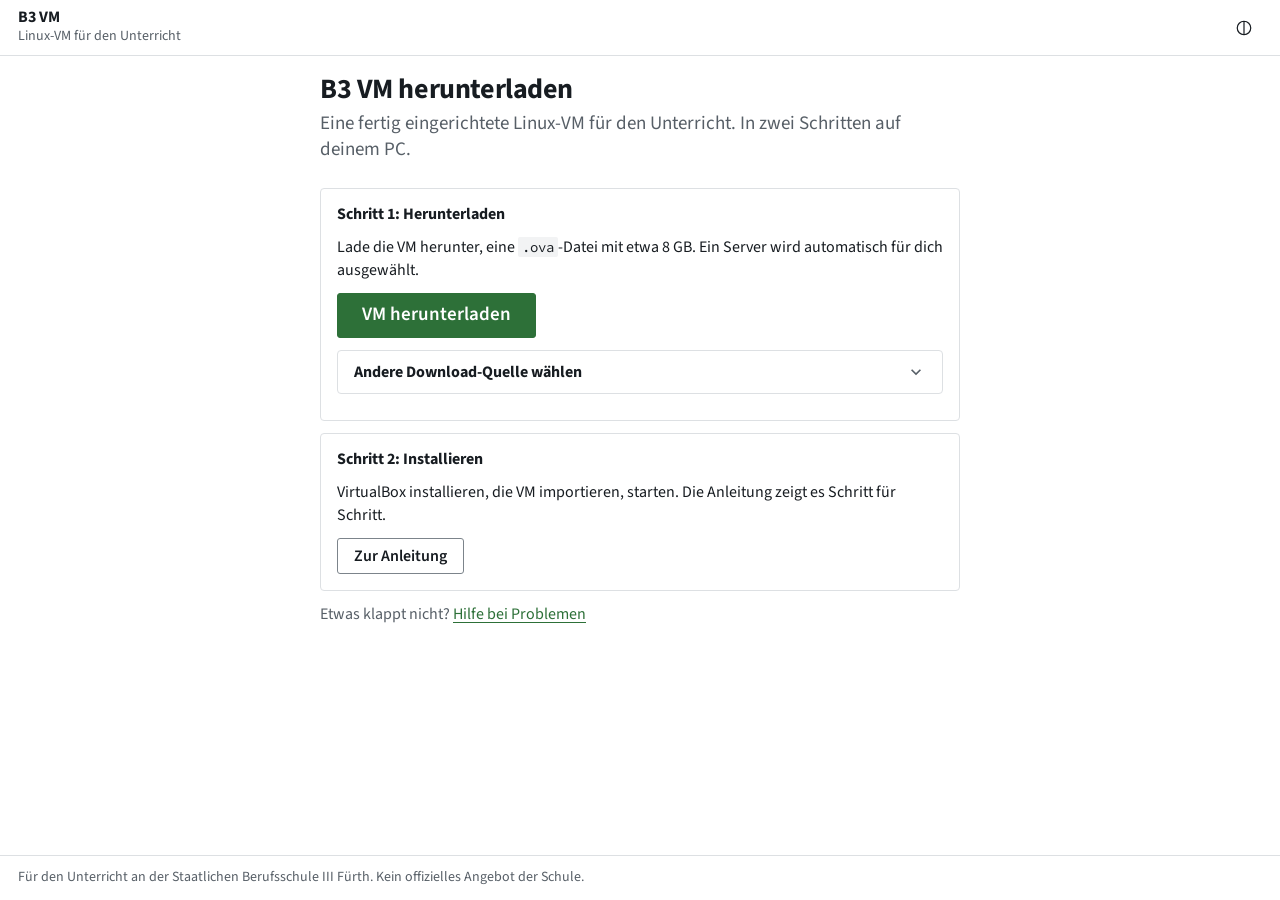
==== commit b27cec66: "Mark the page as made for the B3, not by the school - No school wordmark, no Impressum and Datenschu" ====
--- a/index.html
+++ b/index.html
@@ -3,8 +3,8 @@
 <head>
   <meta charset="UTF-8">
   <meta name="viewport" content="width=device-width, initial-scale=1.0">
-  <title>B3 VM herunterladen – IT-Abteilung B3 Fürth</title>
-  <meta name="description" content="Die fertig eingerichtete Linux-VM der IT-Abteilung der Berufsschule III Fürth herunterladen und installieren.">
+  <title>B3 VM herunterladen</title>
+  <meta name="description" content="Eine fertig eingerichtete Linux-VM für den Unterricht an der Berufsschule III Fürth herunterladen und installieren. Kein offizielles Angebot der Schule.">
   <script>try{var t=localStorage.getItem('b3-theme');document.documentElement.dataset.theme=t==='light'||t==='dark'?t:matchMedia('(prefers-color-scheme: dark)').matches?'dark':'light'}catch(e){}</script>
   <link rel="stylesheet" href="fonts/fonts.css">
   <link rel="stylesheet" href="style.css">
@@ -17,10 +17,9 @@
 
   <header class="app-header">
     <a class="app-brand" href="./">
-      <span class="brand-mark" aria-hidden="true">B3</span>
       <span class="app-brand-text">
         <span class="app-title">B3 VM</span>
-        <span class="app-subtitle">IT-Abteilung, Berufsschule III Fürth</span>
+        <span class="app-subtitle">Linux-VM für den Unterricht</span>
       </span>
     </a>
     <div class="header-actions">
@@ -83,13 +82,7 @@
   </div>
 
   <footer class="app-footer">
-    <span>IT-Abteilung, Staatliche Berufsschule III Fürth</span>
-    <nav aria-label="Rechtliches">
-      <ul>
-        <li><a href="https://www.b3-fuerth.de/impressum">Impressum</a></li>
-        <li><a href="https://www.b3-fuerth.de/datenschutz">Datenschutz</a></li>
-      </ul>
-    </nav>
+    <span>Für den Unterricht an der Staatlichen Berufsschule III Fürth. Kein offizielles Angebot der Schule.</span>
   </footer>
 
   <dialog class="modal" id="download-dialog" aria-labelledby="download-title">
